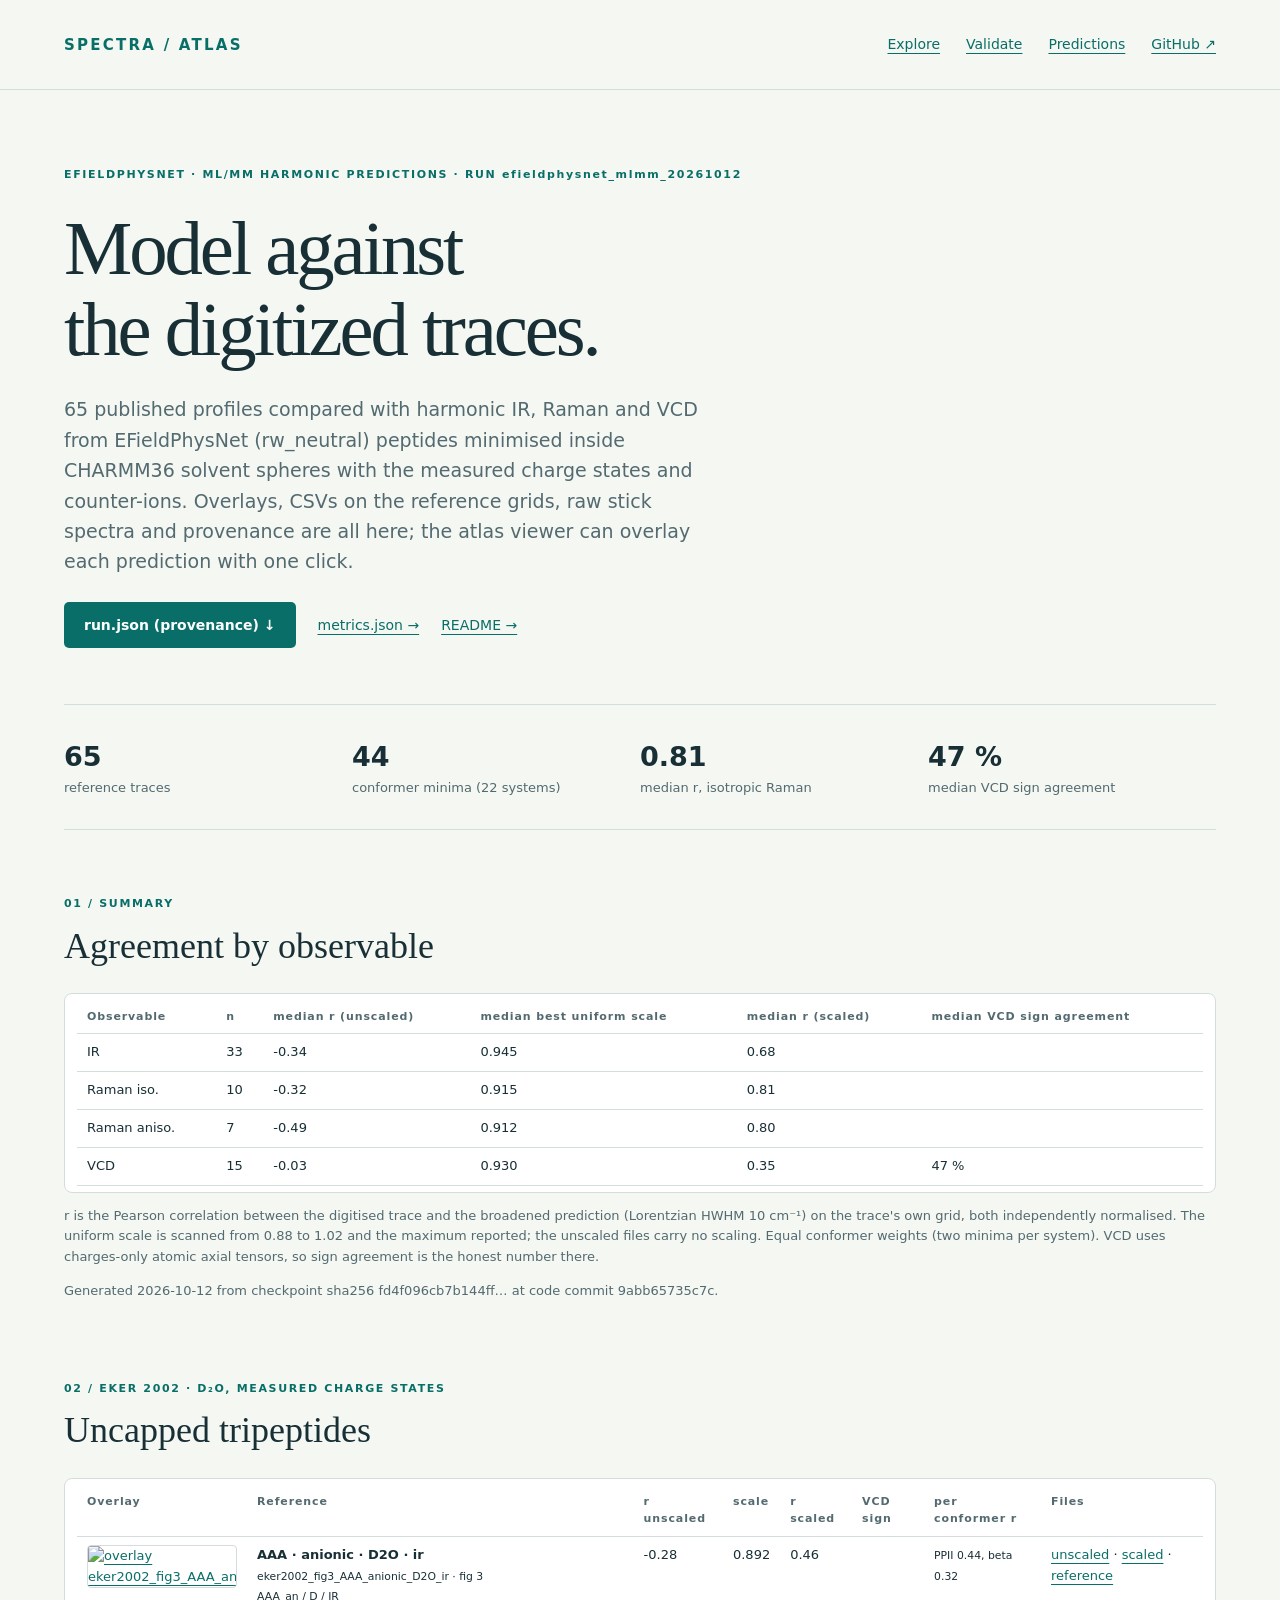
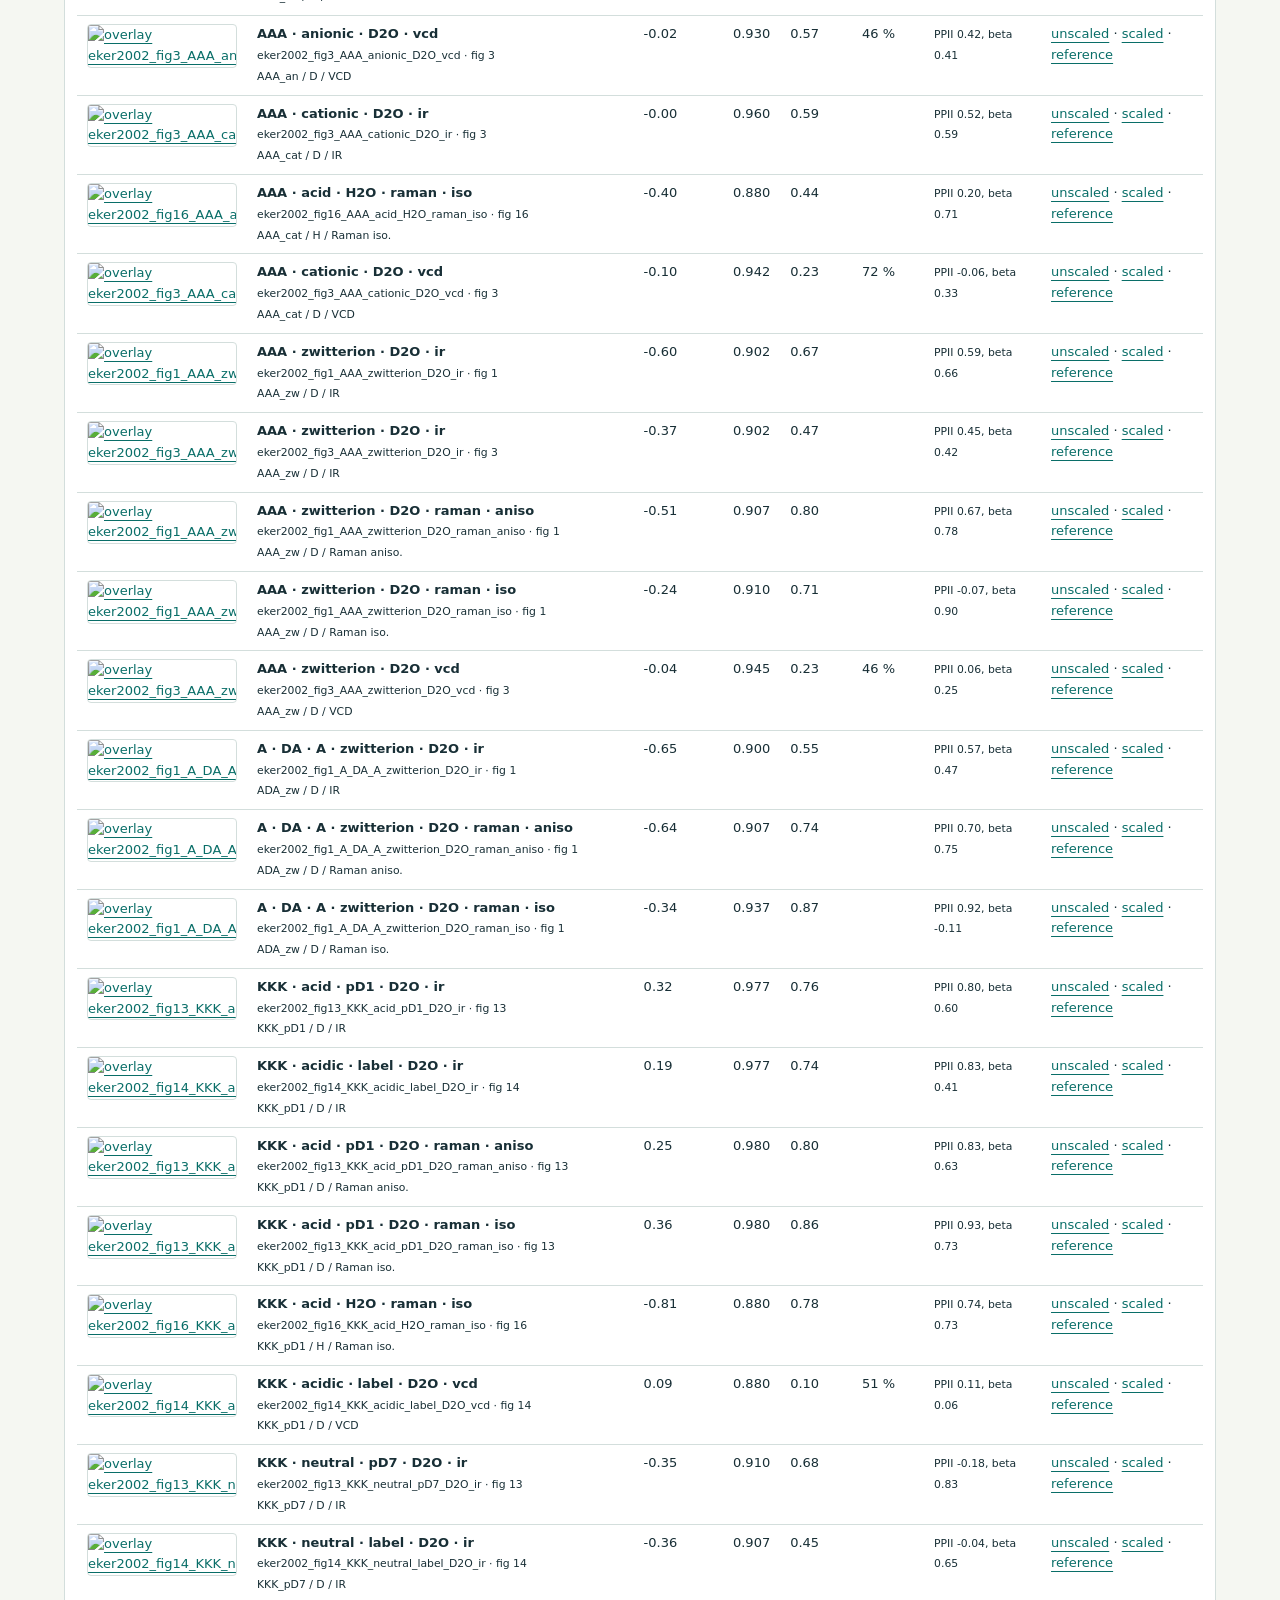
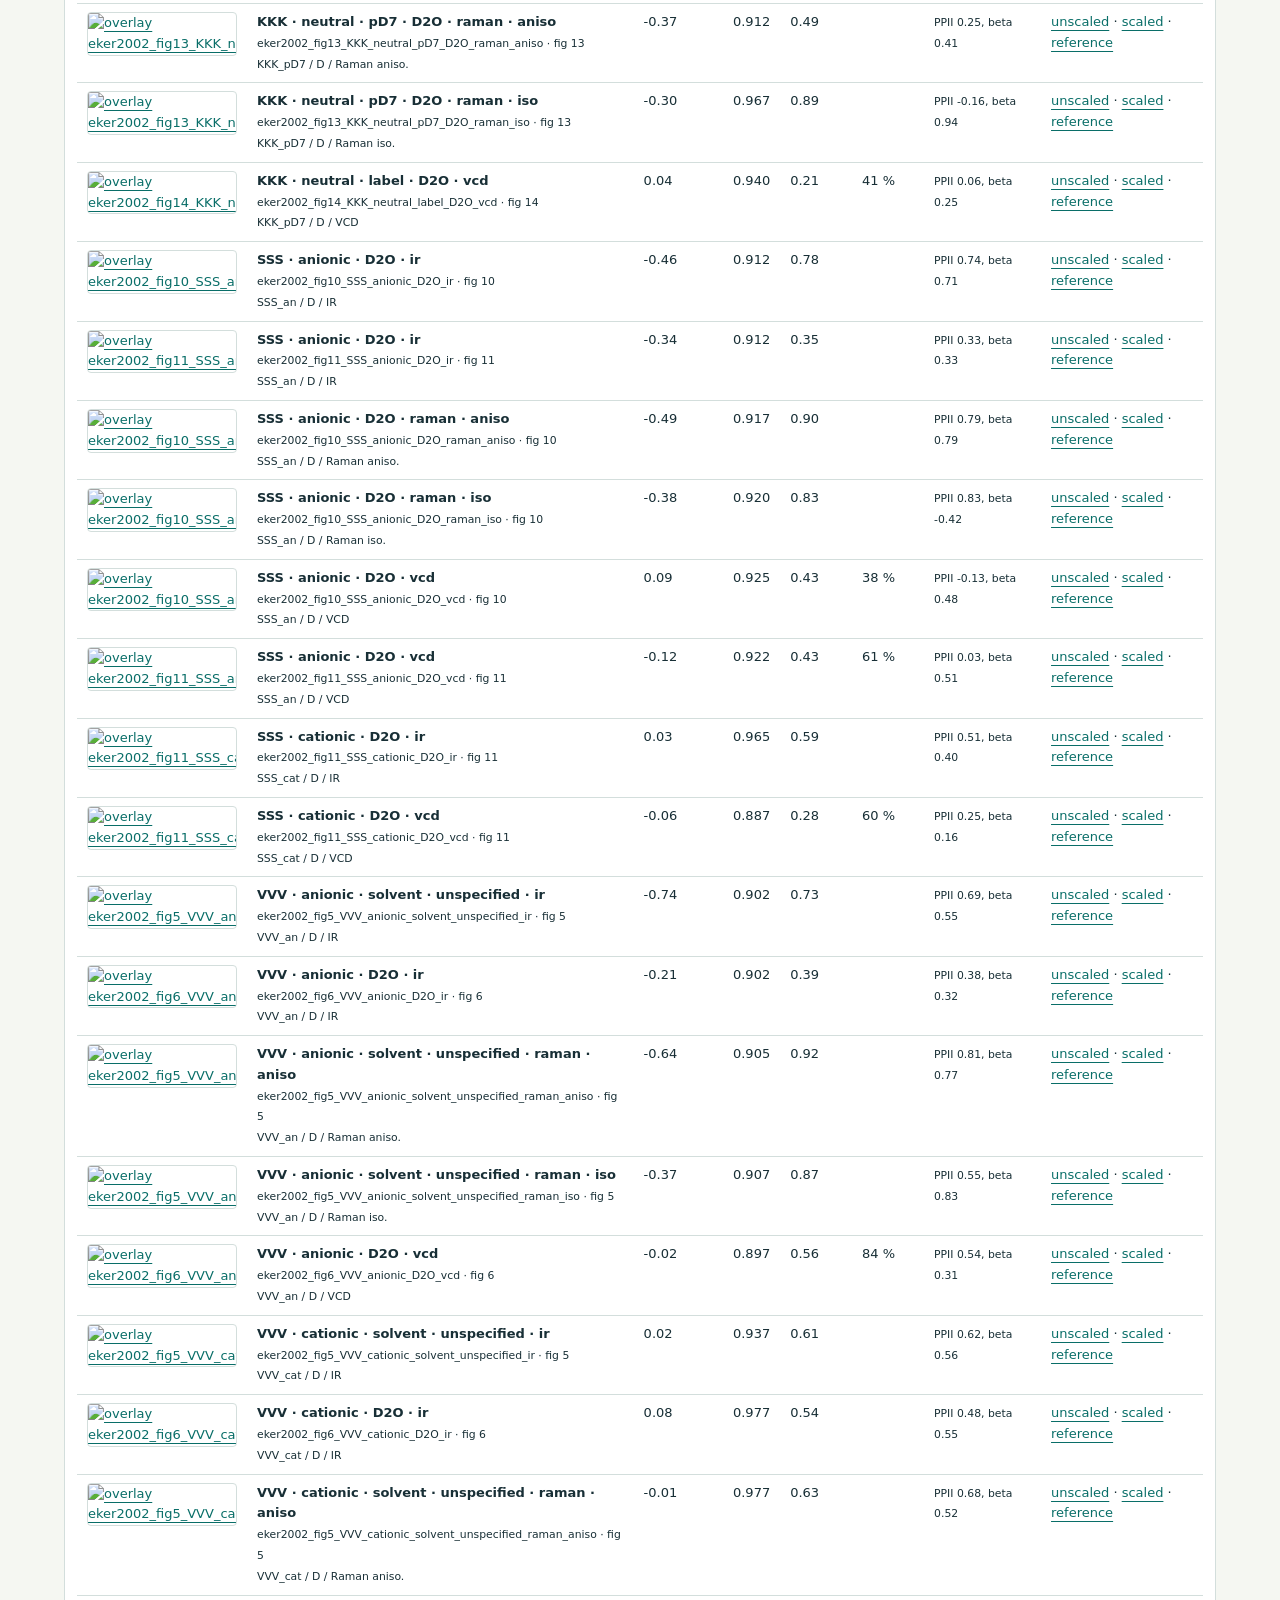
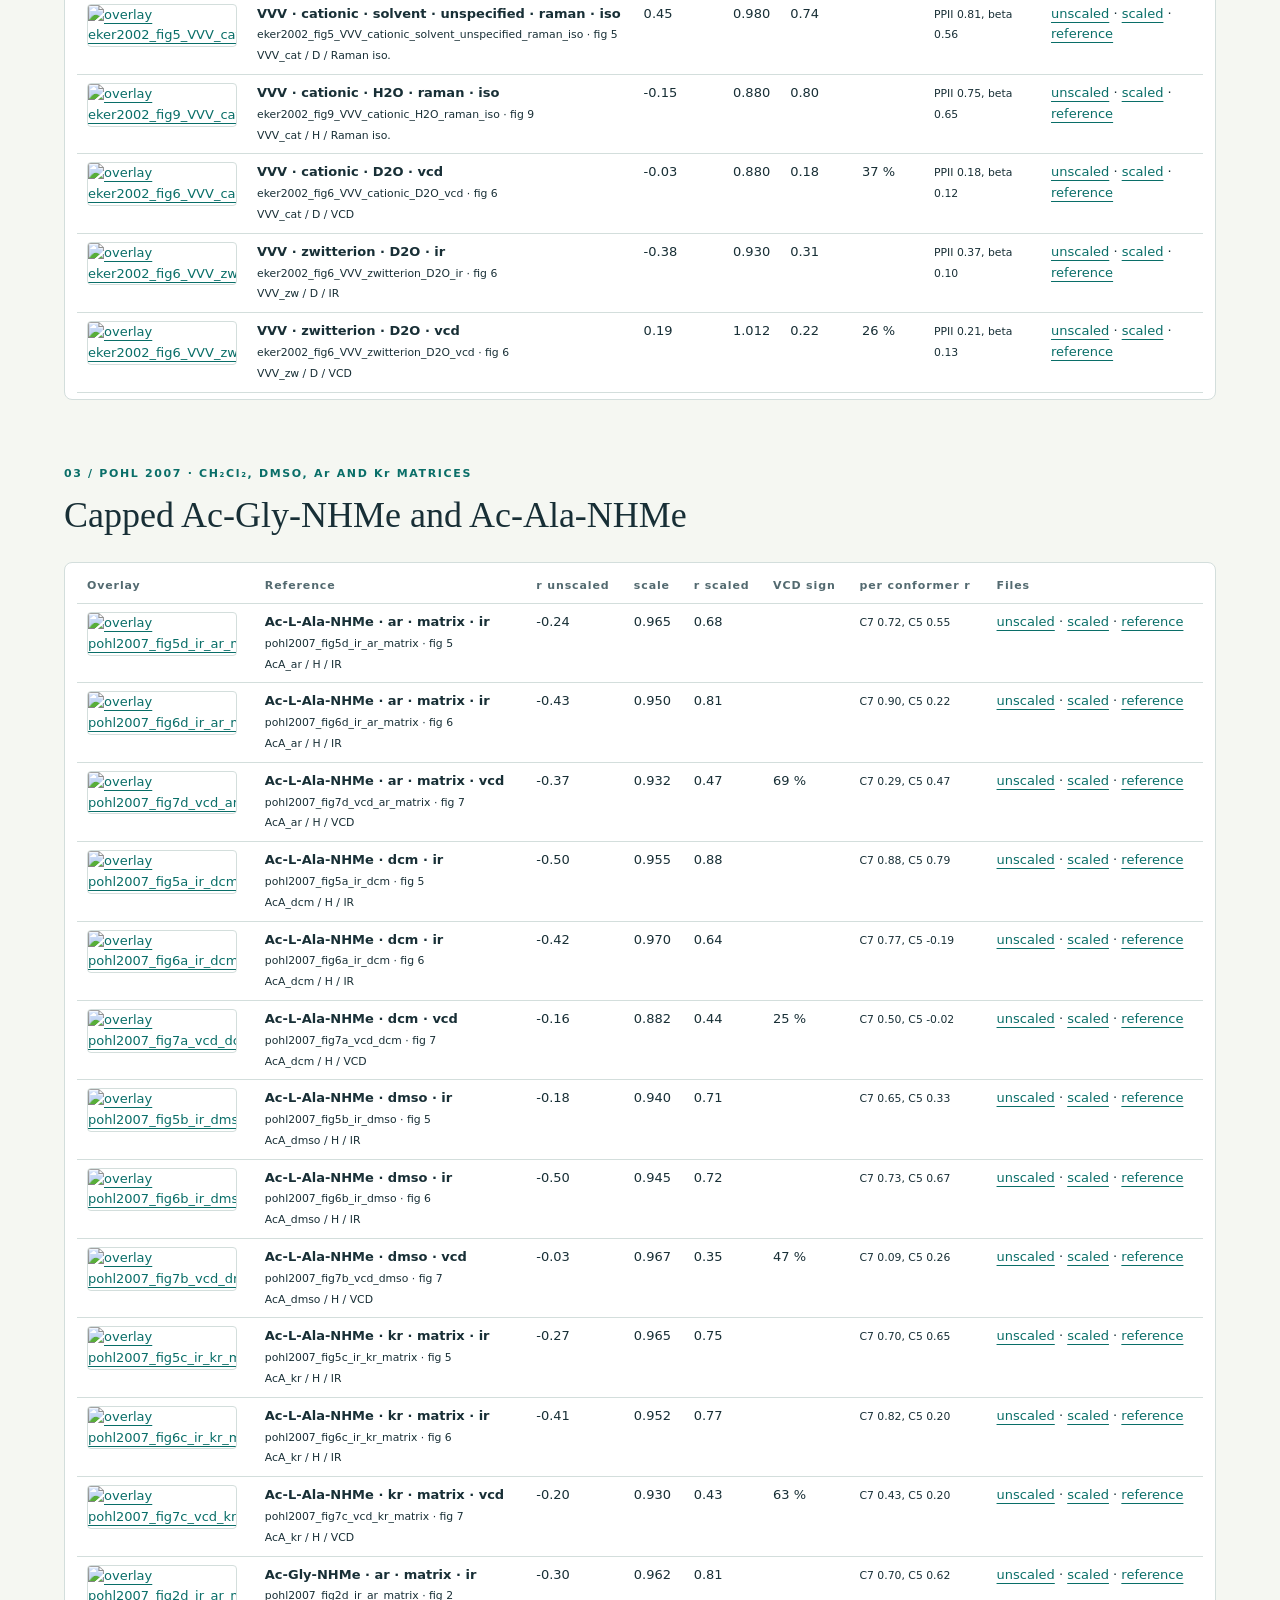
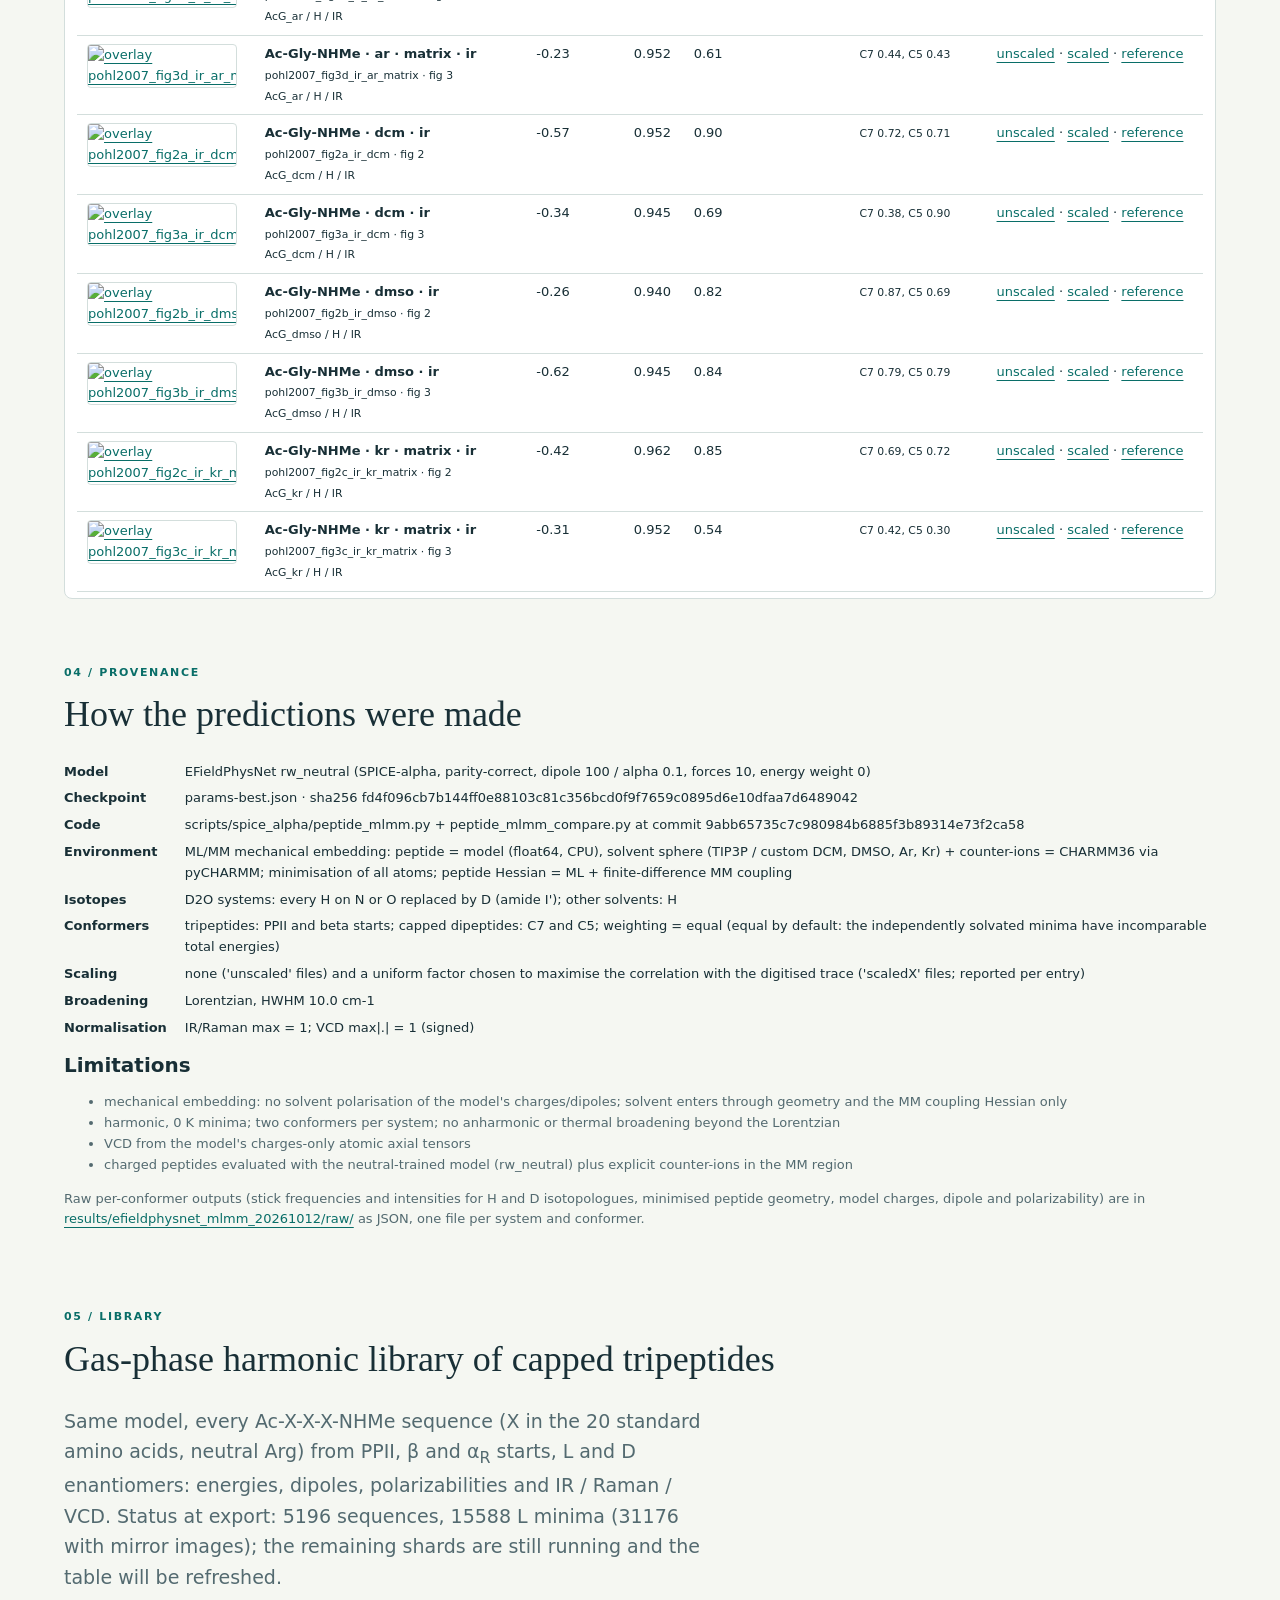
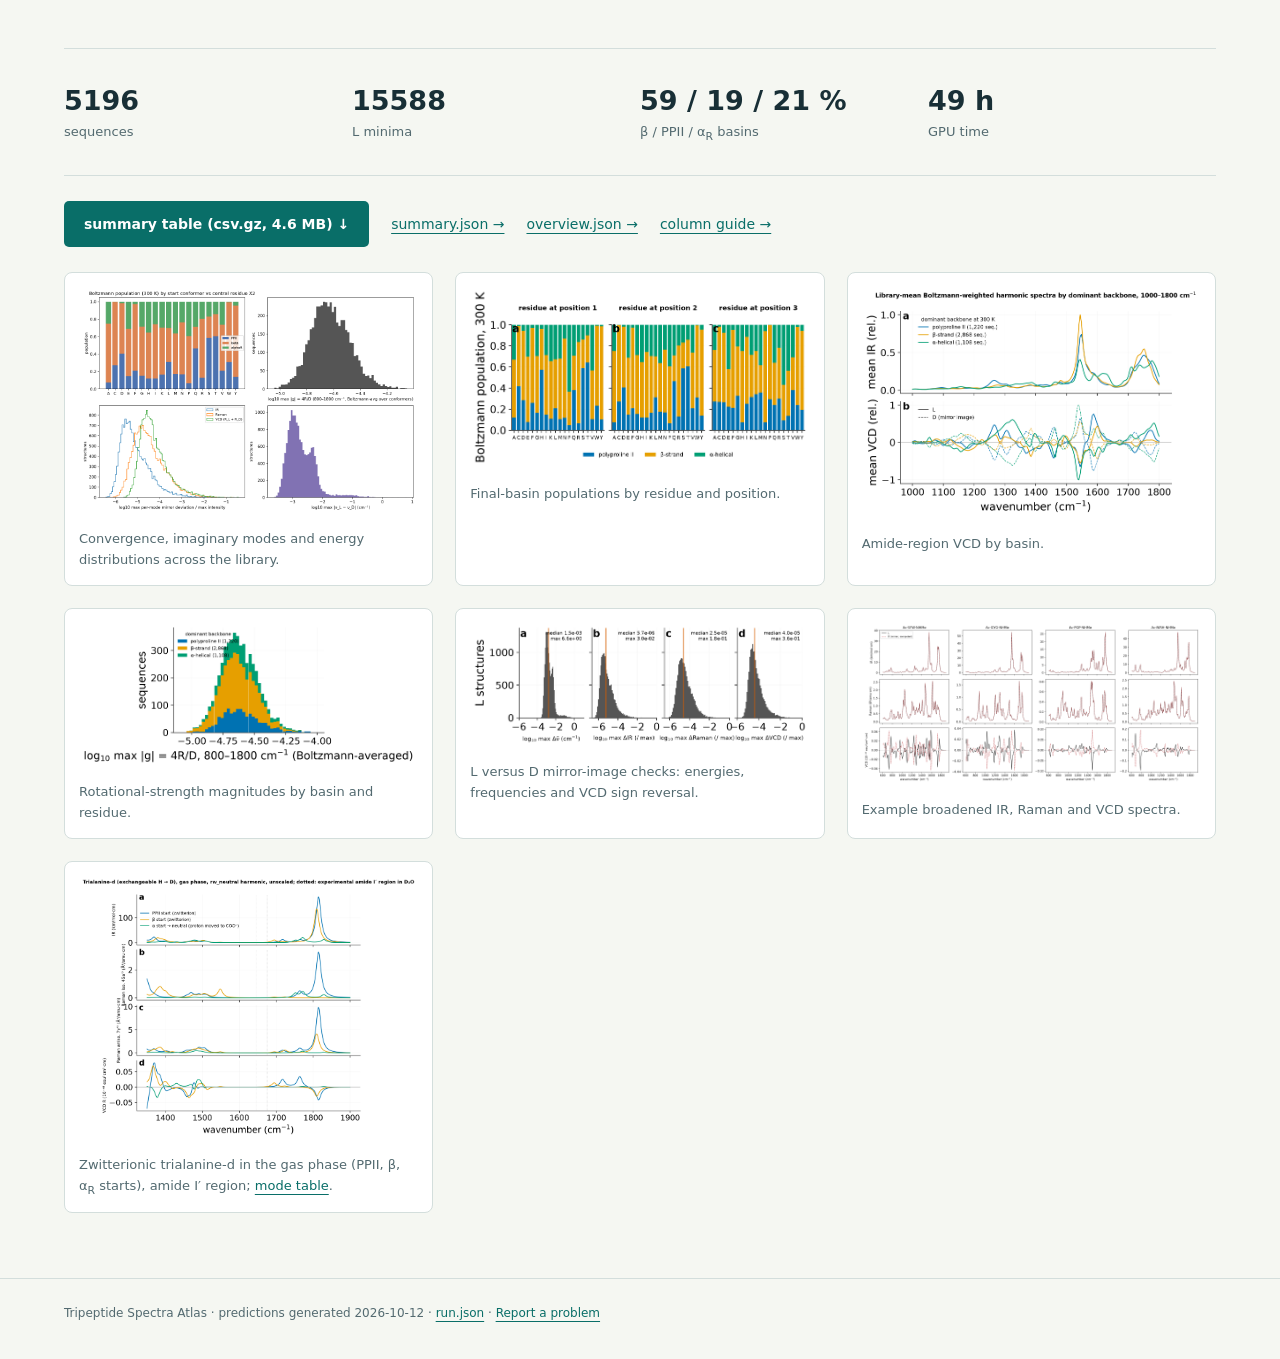
==== docs/results.html @ 660aade0 "Add EFieldPhysNet ML/MM predictions, overlays and library snapshot results/efieldphysnet_mlmm_202610" ====
<!doctype html><html lang="en"><head><meta charset="utf-8"><meta name="viewport" content="width=device-width,initial-scale=1"><title>EFieldPhysNet predictions · Tripeptide Spectra Atlas</title><link rel="stylesheet" href="style.css">
<style>table{border-collapse:collapse;width:100%;font-size:13px}th,td{padding:8px 10px;border-bottom:1px solid var(--line);text-align:left;vertical-align:top}th{font-size:11px;letter-spacing:.08em;color:var(--muted)}td img{width:150px;height:auto;display:block;border:1px solid var(--line);border-radius:4px}.tablewrap{overflow-x:auto;background:white;border:1px solid var(--line);border-radius:8px;padding:6px 12px}td:nth-child(n+3):nth-child(-n+6){font-variant-numeric:tabular-nums;white-space:nowrap}.gallery{display:grid;grid-template-columns:repeat(auto-fit,minmax(300px,1fr));gap:22px}.gallery figure{margin:0;background:white;border:1px solid var(--line);border-radius:8px;padding:14px}.gallery img{width:100%;height:auto}figcaption{font-size:13px;color:var(--muted);margin-top:8px}.small{font-size:13px;color:var(--muted)}dl{display:grid;grid-template-columns:max-content 1fr;gap:6px 18px;font-size:13px}dt{font-weight:650}dd{margin:0;overflow-wrap:anywhere}@media(max-width:700px){dl{grid-template-columns:1fr}}</style></head>
<body><header><a class="brand" href="./">SPECTRA / ATLAS</a><nav><a href="./#explore">Explore</a><a href="./#review">Validate</a><a href="results.html">Predictions</a><a href="https://github.com/EricBoittier/tripeptide-spectra-atlas">GitHub ↗</a></nav></header>
<main>
<section class="hero"><div class="eyebrow">EFIELDPHYSNET · ML/MM HARMONIC PREDICTIONS · RUN efieldphysnet_mlmm_20261012</div><h1>Model against<br>the digitized traces.</h1>
<p class="intro">65 published profiles compared with harmonic IR, Raman and VCD from EFieldPhysNet (rw_neutral) peptides minimised inside CHARMM36 solvent spheres with the measured charge states and counter-ions. Overlays, CSVs on the reference grids, raw stick spectra and provenance are all here; the atlas viewer can overlay each prediction with one click.</p>
<div class="actions"><a class="button" href="results/efieldphysnet_mlmm_20261012/run.json">run.json (provenance) ↓</a><a class="secondary" href="results/efieldphysnet_mlmm_20261012/metrics.json">metrics.json →</a><a class="secondary" href="results/efieldphysnet_mlmm_20261012/README.md">README →</a></div>
<div class="stats"><div><strong>65</strong>reference traces</div><div><strong>44</strong>conformer minima (22 systems)</div><div><strong>0.81</strong>median r, isotropic Raman</div><div><strong>47 %</strong>median VCD sign agreement</div></div></section>

<section><div class="eyebrow">01 / SUMMARY</div><h2>Agreement by observable</h2>
<div class="tablewrap"><table><thead><tr><th>Observable</th><th>n</th><th>median r (unscaled)</th><th>median best uniform scale</th><th>median r (scaled)</th><th>median VCD sign agreement</th></tr></thead><tbody><tr><td>IR</td><td>33</td><td>-0.34</td><td>0.945</td><td>0.68</td><td></td></tr>
<tr><td>Raman iso.</td><td>10</td><td>-0.32</td><td>0.915</td><td>0.81</td><td></td></tr>
<tr><td>Raman aniso.</td><td>7</td><td>-0.49</td><td>0.912</td><td>0.80</td><td></td></tr>
<tr><td>VCD</td><td>15</td><td>-0.03</td><td>0.930</td><td>0.35</td><td>47 %</td></tr></tbody></table></div>
<p class="small">r is the Pearson correlation between the digitised trace and the broadened prediction (Lorentzian HWHM 10 cm⁻¹) on the trace's own grid, both independently normalised. The uniform scale is scanned from 0.88 to 1.02 and the maximum reported; the unscaled files carry no scaling. Equal conformer weights (two minima per system). VCD uses charges-only atomic axial tensors, so sign agreement is the honest number there.</p>
<p class="small">Generated 2026-10-12 from checkpoint sha256 fd4f096cb7b144ff… at code commit 9abb65735c7c.</p></section>

<section><div class="eyebrow">02 / EKER 2002 · D₂O, MEASURED CHARGE STATES</div><h2>Uncapped tripeptides</h2>
<div class="tablewrap"><table><thead><tr><th>Overlay</th><th>Reference</th><th>r unscaled</th><th>scale</th><th>r scaled</th><th>VCD sign</th><th>per conformer r</th><th>Files</th></tr></thead><tbody><tr><td><a href="overlays/eker2002_fig3_AAA_anionic_D2O_ir.png"><img loading="lazy" src="overlays/eker2002_fig3_AAA_anionic_D2O_ir.png" alt="overlay eker2002_fig3_AAA_anionic_D2O_ir"></a></td>
<td><strong>AAA · anionic · D2O · ir</strong><br><small>eker2002_fig3_AAA_anionic_D2O_ir · fig 3</small><br><small>AAA_an / D / IR</small></td>
<td>-0.28</td><td>0.892</td><td>0.46</td><td></td><td><small>PPII 0.44, beta 0.32</small></td>
<td><a href="predictions/eker2002_fig3_AAA_anionic_D2O_ir__efieldphysnet_unscaled.csv">unscaled</a> · <a href="predictions/eker2002_fig3_AAA_anionic_D2O_ir__efieldphysnet_scaled0.8950.csv">scaled</a> · <a href="data/eker2002/csv/eker2002_fig3_AAA_anionic_D2O_ir.csv">reference</a></td></tr>
<tr><td><a href="overlays/eker2002_fig3_AAA_anionic_D2O_vcd.png"><img loading="lazy" src="overlays/eker2002_fig3_AAA_anionic_D2O_vcd.png" alt="overlay eker2002_fig3_AAA_anionic_D2O_vcd"></a></td>
<td><strong>AAA · anionic · D2O · vcd</strong><br><small>eker2002_fig3_AAA_anionic_D2O_vcd · fig 3</small><br><small>AAA_an / D / VCD</small></td>
<td>-0.02</td><td>0.930</td><td>0.57</td><td>46 %</td><td><small>PPII 0.42, beta 0.41</small></td>
<td><a href="predictions/eker2002_fig3_AAA_anionic_D2O_vcd__efieldphysnet_unscaled.csv">unscaled</a> · <a href="predictions/eker2002_fig3_AAA_anionic_D2O_vcd__efieldphysnet_scaled0.9325.csv">scaled</a> · <a href="data/eker2002/csv/eker2002_fig3_AAA_anionic_D2O_vcd.csv">reference</a></td></tr>
<tr><td><a href="overlays/eker2002_fig3_AAA_cationic_D2O_ir.png"><img loading="lazy" src="overlays/eker2002_fig3_AAA_cationic_D2O_ir.png" alt="overlay eker2002_fig3_AAA_cationic_D2O_ir"></a></td>
<td><strong>AAA · cationic · D2O · ir</strong><br><small>eker2002_fig3_AAA_cationic_D2O_ir · fig 3</small><br><small>AAA_cat / D / IR</small></td>
<td>-0.00</td><td>0.960</td><td>0.59</td><td></td><td><small>PPII 0.52, beta 0.59</small></td>
<td><a href="predictions/eker2002_fig3_AAA_cationic_D2O_ir__efieldphysnet_unscaled.csv">unscaled</a> · <a href="predictions/eker2002_fig3_AAA_cationic_D2O_ir__efieldphysnet_scaled0.9600.csv">scaled</a> · <a href="data/eker2002/csv/eker2002_fig3_AAA_cationic_D2O_ir.csv">reference</a></td></tr>
<tr><td><a href="overlays/eker2002_fig16_AAA_acid_H2O_raman_iso.png"><img loading="lazy" src="overlays/eker2002_fig16_AAA_acid_H2O_raman_iso.png" alt="overlay eker2002_fig16_AAA_acid_H2O_raman_iso"></a></td>
<td><strong>AAA · acid · H2O · raman · iso</strong><br><small>eker2002_fig16_AAA_acid_H2O_raman_iso · fig 16</small><br><small>AAA_cat / H / Raman iso.</small></td>
<td>-0.40</td><td>0.880</td><td>0.44</td><td></td><td><small>PPII 0.20, beta 0.71</small></td>
<td><a href="predictions/eker2002_fig16_AAA_acid_H2O_raman_iso__efieldphysnet_unscaled.csv">unscaled</a> · <a href="predictions/eker2002_fig16_AAA_acid_H2O_raman_iso__efieldphysnet_scaled0.9150.csv">scaled</a> · <a href="data/eker2002/csv/eker2002_fig16_AAA_acid_H2O_raman_iso.csv">reference</a></td></tr>
<tr><td><a href="overlays/eker2002_fig3_AAA_cationic_D2O_vcd.png"><img loading="lazy" src="overlays/eker2002_fig3_AAA_cationic_D2O_vcd.png" alt="overlay eker2002_fig3_AAA_cationic_D2O_vcd"></a></td>
<td><strong>AAA · cationic · D2O · vcd</strong><br><small>eker2002_fig3_AAA_cationic_D2O_vcd · fig 3</small><br><small>AAA_cat / D / VCD</small></td>
<td>-0.10</td><td>0.942</td><td>0.23</td><td>72 %</td><td><small>PPII -0.06, beta 0.33</small></td>
<td><a href="predictions/eker2002_fig3_AAA_cationic_D2O_vcd__efieldphysnet_unscaled.csv">unscaled</a> · <a href="predictions/eker2002_fig3_AAA_cationic_D2O_vcd__efieldphysnet_scaled0.9425.csv">scaled</a> · <a href="data/eker2002/csv/eker2002_fig3_AAA_cationic_D2O_vcd.csv">reference</a></td></tr>
<tr><td><a href="overlays/eker2002_fig1_AAA_zwitterion_D2O_ir.png"><img loading="lazy" src="overlays/eker2002_fig1_AAA_zwitterion_D2O_ir.png" alt="overlay eker2002_fig1_AAA_zwitterion_D2O_ir"></a></td>
<td><strong>AAA · zwitterion · D2O · ir</strong><br><small>eker2002_fig1_AAA_zwitterion_D2O_ir · fig 1</small><br><small>AAA_zw / D / IR</small></td>
<td>-0.60</td><td>0.902</td><td>0.67</td><td></td><td><small>PPII 0.59, beta 0.66</small></td>
<td><a href="predictions/eker2002_fig1_AAA_zwitterion_D2O_ir__efieldphysnet_unscaled.csv">unscaled</a> · <a href="predictions/eker2002_fig1_AAA_zwitterion_D2O_ir__efieldphysnet_scaled0.9300.csv">scaled</a> · <a href="data/eker2002/csv/eker2002_fig1_AAA_zwitterion_D2O_ir.csv">reference</a></td></tr>
<tr><td><a href="overlays/eker2002_fig3_AAA_zwitterion_D2O_ir.png"><img loading="lazy" src="overlays/eker2002_fig3_AAA_zwitterion_D2O_ir.png" alt="overlay eker2002_fig3_AAA_zwitterion_D2O_ir"></a></td>
<td><strong>AAA · zwitterion · D2O · ir</strong><br><small>eker2002_fig3_AAA_zwitterion_D2O_ir · fig 3</small><br><small>AAA_zw / D / IR</small></td>
<td>-0.37</td><td>0.902</td><td>0.47</td><td></td><td><small>PPII 0.45, beta 0.42</small></td>
<td><a href="predictions/eker2002_fig3_AAA_zwitterion_D2O_ir__efieldphysnet_unscaled.csv">unscaled</a> · <a href="predictions/eker2002_fig3_AAA_zwitterion_D2O_ir__efieldphysnet_scaled0.9300.csv">scaled</a> · <a href="data/eker2002/csv/eker2002_fig3_AAA_zwitterion_D2O_ir.csv">reference</a></td></tr>
<tr><td><a href="overlays/eker2002_fig1_AAA_zwitterion_D2O_raman_aniso.png"><img loading="lazy" src="overlays/eker2002_fig1_AAA_zwitterion_D2O_raman_aniso.png" alt="overlay eker2002_fig1_AAA_zwitterion_D2O_raman_aniso"></a></td>
<td><strong>AAA · zwitterion · D2O · raman · aniso</strong><br><small>eker2002_fig1_AAA_zwitterion_D2O_raman_aniso · fig 1</small><br><small>AAA_zw / D / Raman aniso.</small></td>
<td>-0.51</td><td>0.907</td><td>0.80</td><td></td><td><small>PPII 0.67, beta 0.78</small></td>
<td><a href="predictions/eker2002_fig1_AAA_zwitterion_D2O_raman_aniso__efieldphysnet_unscaled.csv">unscaled</a> · <a href="predictions/eker2002_fig1_AAA_zwitterion_D2O_raman_aniso__efieldphysnet_scaled0.9725.csv">scaled</a> · <a href="data/eker2002/csv/eker2002_fig1_AAA_zwitterion_D2O_raman_aniso.csv">reference</a></td></tr>
<tr><td><a href="overlays/eker2002_fig1_AAA_zwitterion_D2O_raman_iso.png"><img loading="lazy" src="overlays/eker2002_fig1_AAA_zwitterion_D2O_raman_iso.png" alt="overlay eker2002_fig1_AAA_zwitterion_D2O_raman_iso"></a></td>
<td><strong>AAA · zwitterion · D2O · raman · iso</strong><br><small>eker2002_fig1_AAA_zwitterion_D2O_raman_iso · fig 1</small><br><small>AAA_zw / D / Raman iso.</small></td>
<td>-0.24</td><td>0.910</td><td>0.71</td><td></td><td><small>PPII -0.07, beta 0.90</small></td>
<td><a href="predictions/eker2002_fig1_AAA_zwitterion_D2O_raman_iso__efieldphysnet_unscaled.csv">unscaled</a> · <a href="predictions/eker2002_fig1_AAA_zwitterion_D2O_raman_iso__efieldphysnet_scaled0.9350.csv">scaled</a> · <a href="data/eker2002/csv/eker2002_fig1_AAA_zwitterion_D2O_raman_iso.csv">reference</a></td></tr>
<tr><td><a href="overlays/eker2002_fig3_AAA_zwitterion_D2O_vcd.png"><img loading="lazy" src="overlays/eker2002_fig3_AAA_zwitterion_D2O_vcd.png" alt="overlay eker2002_fig3_AAA_zwitterion_D2O_vcd"></a></td>
<td><strong>AAA · zwitterion · D2O · vcd</strong><br><small>eker2002_fig3_AAA_zwitterion_D2O_vcd · fig 3</small><br><small>AAA_zw / D / VCD</small></td>
<td>-0.04</td><td>0.945</td><td>0.23</td><td>46 %</td><td><small>PPII 0.06, beta 0.25</small></td>
<td><a href="predictions/eker2002_fig3_AAA_zwitterion_D2O_vcd__efieldphysnet_unscaled.csv">unscaled</a> · <a href="predictions/eker2002_fig3_AAA_zwitterion_D2O_vcd__efieldphysnet_scaled0.9475.csv">scaled</a> · <a href="data/eker2002/csv/eker2002_fig3_AAA_zwitterion_D2O_vcd.csv">reference</a></td></tr>
<tr><td><a href="overlays/eker2002_fig1_A_DA_A_zwitterion_D2O_ir.png"><img loading="lazy" src="overlays/eker2002_fig1_A_DA_A_zwitterion_D2O_ir.png" alt="overlay eker2002_fig1_A_DA_A_zwitterion_D2O_ir"></a></td>
<td><strong>A · DA · A · zwitterion · D2O · ir</strong><br><small>eker2002_fig1_A_DA_A_zwitterion_D2O_ir · fig 1</small><br><small>ADA_zw / D / IR</small></td>
<td>-0.65</td><td>0.900</td><td>0.55</td><td></td><td><small>PPII 0.57, beta 0.47</small></td>
<td><a href="predictions/eker2002_fig1_A_DA_A_zwitterion_D2O_ir__efieldphysnet_unscaled.csv">unscaled</a> · <a href="predictions/eker2002_fig1_A_DA_A_zwitterion_D2O_ir__efieldphysnet_scaled0.9000.csv">scaled</a> · <a href="data/eker2002/csv/eker2002_fig1_A_DA_A_zwitterion_D2O_ir.csv">reference</a></td></tr>
<tr><td><a href="overlays/eker2002_fig1_A_DA_A_zwitterion_D2O_raman_aniso.png"><img loading="lazy" src="overlays/eker2002_fig1_A_DA_A_zwitterion_D2O_raman_aniso.png" alt="overlay eker2002_fig1_A_DA_A_zwitterion_D2O_raman_aniso"></a></td>
<td><strong>A · DA · A · zwitterion · D2O · raman · aniso</strong><br><small>eker2002_fig1_A_DA_A_zwitterion_D2O_raman_aniso · fig 1</small><br><small>ADA_zw / D / Raman aniso.</small></td>
<td>-0.64</td><td>0.907</td><td>0.74</td><td></td><td><small>PPII 0.70, beta 0.75</small></td>
<td><a href="predictions/eker2002_fig1_A_DA_A_zwitterion_D2O_raman_aniso__efieldphysnet_unscaled.csv">unscaled</a> · <a href="predictions/eker2002_fig1_A_DA_A_zwitterion_D2O_raman_aniso__efieldphysnet_scaled0.9075.csv">scaled</a> · <a href="data/eker2002/csv/eker2002_fig1_A_DA_A_zwitterion_D2O_raman_aniso.csv">reference</a></td></tr>
<tr><td><a href="overlays/eker2002_fig1_A_DA_A_zwitterion_D2O_raman_iso.png"><img loading="lazy" src="overlays/eker2002_fig1_A_DA_A_zwitterion_D2O_raman_iso.png" alt="overlay eker2002_fig1_A_DA_A_zwitterion_D2O_raman_iso"></a></td>
<td><strong>A · DA · A · zwitterion · D2O · raman · iso</strong><br><small>eker2002_fig1_A_DA_A_zwitterion_D2O_raman_iso · fig 1</small><br><small>ADA_zw / D / Raman iso.</small></td>
<td>-0.34</td><td>0.937</td><td>0.87</td><td></td><td><small>PPII 0.92, beta -0.11</small></td>
<td><a href="predictions/eker2002_fig1_A_DA_A_zwitterion_D2O_raman_iso__efieldphysnet_unscaled.csv">unscaled</a> · <a href="predictions/eker2002_fig1_A_DA_A_zwitterion_D2O_raman_iso__efieldphysnet_scaled0.9375.csv">scaled</a> · <a href="data/eker2002/csv/eker2002_fig1_A_DA_A_zwitterion_D2O_raman_iso.csv">reference</a></td></tr>
<tr><td><a href="overlays/eker2002_fig13_KKK_acid_pD1_D2O_ir.png"><img loading="lazy" src="overlays/eker2002_fig13_KKK_acid_pD1_D2O_ir.png" alt="overlay eker2002_fig13_KKK_acid_pD1_D2O_ir"></a></td>
<td><strong>KKK · acid · pD1 · D2O · ir</strong><br><small>eker2002_fig13_KKK_acid_pD1_D2O_ir · fig 13</small><br><small>KKK_pD1 / D / IR</small></td>
<td>0.32</td><td>0.977</td><td>0.76</td><td></td><td><small>PPII 0.80, beta 0.60</small></td>
<td><a href="predictions/eker2002_fig13_KKK_acid_pD1_D2O_ir__efieldphysnet_unscaled.csv">unscaled</a> · <a href="predictions/eker2002_fig13_KKK_acid_pD1_D2O_ir__efieldphysnet_scaled0.9775.csv">scaled</a> · <a href="data/eker2002/csv/eker2002_fig13_KKK_acid_pD1_D2O_ir.csv">reference</a></td></tr>
<tr><td><a href="overlays/eker2002_fig14_KKK_acidic_label_D2O_ir.png"><img loading="lazy" src="overlays/eker2002_fig14_KKK_acidic_label_D2O_ir.png" alt="overlay eker2002_fig14_KKK_acidic_label_D2O_ir"></a></td>
<td><strong>KKK · acidic · label · D2O · ir</strong><br><small>eker2002_fig14_KKK_acidic_label_D2O_ir · fig 14</small><br><small>KKK_pD1 / D / IR</small></td>
<td>0.19</td><td>0.977</td><td>0.74</td><td></td><td><small>PPII 0.83, beta 0.41</small></td>
<td><a href="predictions/eker2002_fig14_KKK_acidic_label_D2O_ir__efieldphysnet_unscaled.csv">unscaled</a> · <a href="predictions/eker2002_fig14_KKK_acidic_label_D2O_ir__efieldphysnet_scaled0.9775.csv">scaled</a> · <a href="data/eker2002/csv/eker2002_fig14_KKK_acidic_label_D2O_ir.csv">reference</a></td></tr>
<tr><td><a href="overlays/eker2002_fig13_KKK_acid_pD1_D2O_raman_aniso.png"><img loading="lazy" src="overlays/eker2002_fig13_KKK_acid_pD1_D2O_raman_aniso.png" alt="overlay eker2002_fig13_KKK_acid_pD1_D2O_raman_aniso"></a></td>
<td><strong>KKK · acid · pD1 · D2O · raman · aniso</strong><br><small>eker2002_fig13_KKK_acid_pD1_D2O_raman_aniso · fig 13</small><br><small>KKK_pD1 / D / Raman aniso.</small></td>
<td>0.25</td><td>0.980</td><td>0.80</td><td></td><td><small>PPII 0.83, beta 0.63</small></td>
<td><a href="predictions/eker2002_fig13_KKK_acid_pD1_D2O_raman_aniso__efieldphysnet_unscaled.csv">unscaled</a> · <a href="predictions/eker2002_fig13_KKK_acid_pD1_D2O_raman_aniso__efieldphysnet_scaled0.9800.csv">scaled</a> · <a href="data/eker2002/csv/eker2002_fig13_KKK_acid_pD1_D2O_raman_aniso.csv">reference</a></td></tr>
<tr><td><a href="overlays/eker2002_fig13_KKK_acid_pD1_D2O_raman_iso.png"><img loading="lazy" src="overlays/eker2002_fig13_KKK_acid_pD1_D2O_raman_iso.png" alt="overlay eker2002_fig13_KKK_acid_pD1_D2O_raman_iso"></a></td>
<td><strong>KKK · acid · pD1 · D2O · raman · iso</strong><br><small>eker2002_fig13_KKK_acid_pD1_D2O_raman_iso · fig 13</small><br><small>KKK_pD1 / D / Raman iso.</small></td>
<td>0.36</td><td>0.980</td><td>0.86</td><td></td><td><small>PPII 0.93, beta 0.73</small></td>
<td><a href="predictions/eker2002_fig13_KKK_acid_pD1_D2O_raman_iso__efieldphysnet_unscaled.csv">unscaled</a> · <a href="predictions/eker2002_fig13_KKK_acid_pD1_D2O_raman_iso__efieldphysnet_scaled0.9800.csv">scaled</a> · <a href="data/eker2002/csv/eker2002_fig13_KKK_acid_pD1_D2O_raman_iso.csv">reference</a></td></tr>
<tr><td><a href="overlays/eker2002_fig16_KKK_acid_H2O_raman_iso.png"><img loading="lazy" src="overlays/eker2002_fig16_KKK_acid_H2O_raman_iso.png" alt="overlay eker2002_fig16_KKK_acid_H2O_raman_iso"></a></td>
<td><strong>KKK · acid · H2O · raman · iso</strong><br><small>eker2002_fig16_KKK_acid_H2O_raman_iso · fig 16</small><br><small>KKK_pD1 / H / Raman iso.</small></td>
<td>-0.81</td><td>0.880</td><td>0.78</td><td></td><td><small>PPII 0.74, beta 0.73</small></td>
<td><a href="predictions/eker2002_fig16_KKK_acid_H2O_raman_iso__efieldphysnet_unscaled.csv">unscaled</a> · <a href="predictions/eker2002_fig16_KKK_acid_H2O_raman_iso__efieldphysnet_scaled0.8800.csv">scaled</a> · <a href="data/eker2002/csv/eker2002_fig16_KKK_acid_H2O_raman_iso.csv">reference</a></td></tr>
<tr><td><a href="overlays/eker2002_fig14_KKK_acidic_label_D2O_vcd.png"><img loading="lazy" src="overlays/eker2002_fig14_KKK_acidic_label_D2O_vcd.png" alt="overlay eker2002_fig14_KKK_acidic_label_D2O_vcd"></a></td>
<td><strong>KKK · acidic · label · D2O · vcd</strong><br><small>eker2002_fig14_KKK_acidic_label_D2O_vcd · fig 14</small><br><small>KKK_pD1 / D / VCD</small></td>
<td>0.09</td><td>0.880</td><td>0.10</td><td>51 %</td><td><small>PPII 0.11, beta 0.06</small></td>
<td><a href="predictions/eker2002_fig14_KKK_acidic_label_D2O_vcd__efieldphysnet_unscaled.csv">unscaled</a> · <a href="predictions/eker2002_fig14_KKK_acidic_label_D2O_vcd__efieldphysnet_scaled0.8800.csv">scaled</a> · <a href="data/eker2002/csv/eker2002_fig14_KKK_acidic_label_D2O_vcd.csv">reference</a></td></tr>
<tr><td><a href="overlays/eker2002_fig13_KKK_neutral_pD7_D2O_ir.png"><img loading="lazy" src="overlays/eker2002_fig13_KKK_neutral_pD7_D2O_ir.png" alt="overlay eker2002_fig13_KKK_neutral_pD7_D2O_ir"></a></td>
<td><strong>KKK · neutral · pD7 · D2O · ir</strong><br><small>eker2002_fig13_KKK_neutral_pD7_D2O_ir · fig 13</small><br><small>KKK_pD7 / D / IR</small></td>
<td>-0.35</td><td>0.910</td><td>0.68</td><td></td><td><small>PPII -0.18, beta 0.83</small></td>
<td><a href="predictions/eker2002_fig13_KKK_neutral_pD7_D2O_ir__efieldphysnet_unscaled.csv">unscaled</a> · <a href="predictions/eker2002_fig13_KKK_neutral_pD7_D2O_ir__efieldphysnet_scaled0.9100.csv">scaled</a> · <a href="data/eker2002/csv/eker2002_fig13_KKK_neutral_pD7_D2O_ir.csv">reference</a></td></tr>
<tr><td><a href="overlays/eker2002_fig14_KKK_neutral_label_D2O_ir.png"><img loading="lazy" src="overlays/eker2002_fig14_KKK_neutral_label_D2O_ir.png" alt="overlay eker2002_fig14_KKK_neutral_label_D2O_ir"></a></td>
<td><strong>KKK · neutral · label · D2O · ir</strong><br><small>eker2002_fig14_KKK_neutral_label_D2O_ir · fig 14</small><br><small>KKK_pD7 / D / IR</small></td>
<td>-0.36</td><td>0.907</td><td>0.45</td><td></td><td><small>PPII -0.04, beta 0.65</small></td>
<td><a href="predictions/eker2002_fig14_KKK_neutral_label_D2O_ir__efieldphysnet_unscaled.csv">unscaled</a> · <a href="predictions/eker2002_fig14_KKK_neutral_label_D2O_ir__efieldphysnet_scaled0.9075.csv">scaled</a> · <a href="data/eker2002/csv/eker2002_fig14_KKK_neutral_label_D2O_ir.csv">reference</a></td></tr>
<tr><td><a href="overlays/eker2002_fig13_KKK_neutral_pD7_D2O_raman_aniso.png"><img loading="lazy" src="overlays/eker2002_fig13_KKK_neutral_pD7_D2O_raman_aniso.png" alt="overlay eker2002_fig13_KKK_neutral_pD7_D2O_raman_aniso"></a></td>
<td><strong>KKK · neutral · pD7 · D2O · raman · aniso</strong><br><small>eker2002_fig13_KKK_neutral_pD7_D2O_raman_aniso · fig 13</small><br><small>KKK_pD7 / D / Raman aniso.</small></td>
<td>-0.37</td><td>0.912</td><td>0.49</td><td></td><td><small>PPII 0.25, beta 0.41</small></td>
<td><a href="predictions/eker2002_fig13_KKK_neutral_pD7_D2O_raman_aniso__efieldphysnet_unscaled.csv">unscaled</a> · <a href="predictions/eker2002_fig13_KKK_neutral_pD7_D2O_raman_aniso__efieldphysnet_scaled0.9125.csv">scaled</a> · <a href="data/eker2002/csv/eker2002_fig13_KKK_neutral_pD7_D2O_raman_aniso.csv">reference</a></td></tr>
<tr><td><a href="overlays/eker2002_fig13_KKK_neutral_pD7_D2O_raman_iso.png"><img loading="lazy" src="overlays/eker2002_fig13_KKK_neutral_pD7_D2O_raman_iso.png" alt="overlay eker2002_fig13_KKK_neutral_pD7_D2O_raman_iso"></a></td>
<td><strong>KKK · neutral · pD7 · D2O · raman · iso</strong><br><small>eker2002_fig13_KKK_neutral_pD7_D2O_raman_iso · fig 13</small><br><small>KKK_pD7 / D / Raman iso.</small></td>
<td>-0.30</td><td>0.967</td><td>0.89</td><td></td><td><small>PPII -0.16, beta 0.94</small></td>
<td><a href="predictions/eker2002_fig13_KKK_neutral_pD7_D2O_raman_iso__efieldphysnet_unscaled.csv">unscaled</a> · <a href="predictions/eker2002_fig13_KKK_neutral_pD7_D2O_raman_iso__efieldphysnet_scaled0.9675.csv">scaled</a> · <a href="data/eker2002/csv/eker2002_fig13_KKK_neutral_pD7_D2O_raman_iso.csv">reference</a></td></tr>
<tr><td><a href="overlays/eker2002_fig14_KKK_neutral_label_D2O_vcd.png"><img loading="lazy" src="overlays/eker2002_fig14_KKK_neutral_label_D2O_vcd.png" alt="overlay eker2002_fig14_KKK_neutral_label_D2O_vcd"></a></td>
<td><strong>KKK · neutral · label · D2O · vcd</strong><br><small>eker2002_fig14_KKK_neutral_label_D2O_vcd · fig 14</small><br><small>KKK_pD7 / D / VCD</small></td>
<td>0.04</td><td>0.940</td><td>0.21</td><td>41 %</td><td><small>PPII 0.06, beta 0.25</small></td>
<td><a href="predictions/eker2002_fig14_KKK_neutral_label_D2O_vcd__efieldphysnet_unscaled.csv">unscaled</a> · <a href="predictions/eker2002_fig14_KKK_neutral_label_D2O_vcd__efieldphysnet_scaled0.9400.csv">scaled</a> · <a href="data/eker2002/csv/eker2002_fig14_KKK_neutral_label_D2O_vcd.csv">reference</a></td></tr>
<tr><td><a href="overlays/eker2002_fig10_SSS_anionic_D2O_ir.png"><img loading="lazy" src="overlays/eker2002_fig10_SSS_anionic_D2O_ir.png" alt="overlay eker2002_fig10_SSS_anionic_D2O_ir"></a></td>
<td><strong>SSS · anionic · D2O · ir</strong><br><small>eker2002_fig10_SSS_anionic_D2O_ir · fig 10</small><br><small>SSS_an / D / IR</small></td>
<td>-0.46</td><td>0.912</td><td>0.78</td><td></td><td><small>PPII 0.74, beta 0.71</small></td>
<td><a href="predictions/eker2002_fig10_SSS_anionic_D2O_ir__efieldphysnet_unscaled.csv">unscaled</a> · <a href="predictions/eker2002_fig10_SSS_anionic_D2O_ir__efieldphysnet_scaled0.9125.csv">scaled</a> · <a href="data/eker2002/csv/eker2002_fig10_SSS_anionic_D2O_ir.csv">reference</a></td></tr>
<tr><td><a href="overlays/eker2002_fig11_SSS_anionic_D2O_ir.png"><img loading="lazy" src="overlays/eker2002_fig11_SSS_anionic_D2O_ir.png" alt="overlay eker2002_fig11_SSS_anionic_D2O_ir"></a></td>
<td><strong>SSS · anionic · D2O · ir</strong><br><small>eker2002_fig11_SSS_anionic_D2O_ir · fig 11</small><br><small>SSS_an / D / IR</small></td>
<td>-0.34</td><td>0.912</td><td>0.35</td><td></td><td><small>PPII 0.33, beta 0.33</small></td>
<td><a href="predictions/eker2002_fig11_SSS_anionic_D2O_ir__efieldphysnet_unscaled.csv">unscaled</a> · <a href="predictions/eker2002_fig11_SSS_anionic_D2O_ir__efieldphysnet_scaled0.9125.csv">scaled</a> · <a href="data/eker2002/csv/eker2002_fig11_SSS_anionic_D2O_ir.csv">reference</a></td></tr>
<tr><td><a href="overlays/eker2002_fig10_SSS_anionic_D2O_raman_aniso.png"><img loading="lazy" src="overlays/eker2002_fig10_SSS_anionic_D2O_raman_aniso.png" alt="overlay eker2002_fig10_SSS_anionic_D2O_raman_aniso"></a></td>
<td><strong>SSS · anionic · D2O · raman · aniso</strong><br><small>eker2002_fig10_SSS_anionic_D2O_raman_aniso · fig 10</small><br><small>SSS_an / D / Raman aniso.</small></td>
<td>-0.49</td><td>0.917</td><td>0.90</td><td></td><td><small>PPII 0.79, beta 0.79</small></td>
<td><a href="predictions/eker2002_fig10_SSS_anionic_D2O_raman_aniso__efieldphysnet_unscaled.csv">unscaled</a> · <a href="predictions/eker2002_fig10_SSS_anionic_D2O_raman_aniso__efieldphysnet_scaled0.9175.csv">scaled</a> · <a href="data/eker2002/csv/eker2002_fig10_SSS_anionic_D2O_raman_aniso.csv">reference</a></td></tr>
<tr><td><a href="overlays/eker2002_fig10_SSS_anionic_D2O_raman_iso.png"><img loading="lazy" src="overlays/eker2002_fig10_SSS_anionic_D2O_raman_iso.png" alt="overlay eker2002_fig10_SSS_anionic_D2O_raman_iso"></a></td>
<td><strong>SSS · anionic · D2O · raman · iso</strong><br><small>eker2002_fig10_SSS_anionic_D2O_raman_iso · fig 10</small><br><small>SSS_an / D / Raman iso.</small></td>
<td>-0.38</td><td>0.920</td><td>0.83</td><td></td><td><small>PPII 0.83, beta -0.42</small></td>
<td><a href="predictions/eker2002_fig10_SSS_anionic_D2O_raman_iso__efieldphysnet_unscaled.csv">unscaled</a> · <a href="predictions/eker2002_fig10_SSS_anionic_D2O_raman_iso__efieldphysnet_scaled0.9200.csv">scaled</a> · <a href="data/eker2002/csv/eker2002_fig10_SSS_anionic_D2O_raman_iso.csv">reference</a></td></tr>
<tr><td><a href="overlays/eker2002_fig10_SSS_anionic_D2O_vcd.png"><img loading="lazy" src="overlays/eker2002_fig10_SSS_anionic_D2O_vcd.png" alt="overlay eker2002_fig10_SSS_anionic_D2O_vcd"></a></td>
<td><strong>SSS · anionic · D2O · vcd</strong><br><small>eker2002_fig10_SSS_anionic_D2O_vcd · fig 10</small><br><small>SSS_an / D / VCD</small></td>
<td>0.09</td><td>0.925</td><td>0.43</td><td>38 %</td><td><small>PPII -0.13, beta 0.48</small></td>
<td><a href="predictions/eker2002_fig10_SSS_anionic_D2O_vcd__efieldphysnet_unscaled.csv">unscaled</a> · <a href="predictions/eker2002_fig10_SSS_anionic_D2O_vcd__efieldphysnet_scaled0.9250.csv">scaled</a> · <a href="data/eker2002/csv/eker2002_fig10_SSS_anionic_D2O_vcd.csv">reference</a></td></tr>
<tr><td><a href="overlays/eker2002_fig11_SSS_anionic_D2O_vcd.png"><img loading="lazy" src="overlays/eker2002_fig11_SSS_anionic_D2O_vcd.png" alt="overlay eker2002_fig11_SSS_anionic_D2O_vcd"></a></td>
<td><strong>SSS · anionic · D2O · vcd</strong><br><small>eker2002_fig11_SSS_anionic_D2O_vcd · fig 11</small><br><small>SSS_an / D / VCD</small></td>
<td>-0.12</td><td>0.922</td><td>0.43</td><td>61 %</td><td><small>PPII 0.03, beta 0.51</small></td>
<td><a href="predictions/eker2002_fig11_SSS_anionic_D2O_vcd__efieldphysnet_unscaled.csv">unscaled</a> · <a href="predictions/eker2002_fig11_SSS_anionic_D2O_vcd__efieldphysnet_scaled0.9750.csv">scaled</a> · <a href="data/eker2002/csv/eker2002_fig11_SSS_anionic_D2O_vcd.csv">reference</a></td></tr>
<tr><td><a href="overlays/eker2002_fig11_SSS_cationic_D2O_ir.png"><img loading="lazy" src="overlays/eker2002_fig11_SSS_cationic_D2O_ir.png" alt="overlay eker2002_fig11_SSS_cationic_D2O_ir"></a></td>
<td><strong>SSS · cationic · D2O · ir</strong><br><small>eker2002_fig11_SSS_cationic_D2O_ir · fig 11</small><br><small>SSS_cat / D / IR</small></td>
<td>0.03</td><td>0.965</td><td>0.59</td><td></td><td><small>PPII 0.51, beta 0.40</small></td>
<td><a href="predictions/eker2002_fig11_SSS_cationic_D2O_ir__efieldphysnet_unscaled.csv">unscaled</a> · <a href="predictions/eker2002_fig11_SSS_cationic_D2O_ir__efieldphysnet_scaled0.9650.csv">scaled</a> · <a href="data/eker2002/csv/eker2002_fig11_SSS_cationic_D2O_ir.csv">reference</a></td></tr>
<tr><td><a href="overlays/eker2002_fig11_SSS_cationic_D2O_vcd.png"><img loading="lazy" src="overlays/eker2002_fig11_SSS_cationic_D2O_vcd.png" alt="overlay eker2002_fig11_SSS_cationic_D2O_vcd"></a></td>
<td><strong>SSS · cationic · D2O · vcd</strong><br><small>eker2002_fig11_SSS_cationic_D2O_vcd · fig 11</small><br><small>SSS_cat / D / VCD</small></td>
<td>-0.06</td><td>0.887</td><td>0.28</td><td>60 %</td><td><small>PPII 0.25, beta 0.16</small></td>
<td><a href="predictions/eker2002_fig11_SSS_cationic_D2O_vcd__efieldphysnet_unscaled.csv">unscaled</a> · <a href="predictions/eker2002_fig11_SSS_cationic_D2O_vcd__efieldphysnet_scaled0.9075.csv">scaled</a> · <a href="data/eker2002/csv/eker2002_fig11_SSS_cationic_D2O_vcd.csv">reference</a></td></tr>
<tr><td><a href="overlays/eker2002_fig5_VVV_anionic_solvent_unspecified_ir.png"><img loading="lazy" src="overlays/eker2002_fig5_VVV_anionic_solvent_unspecified_ir.png" alt="overlay eker2002_fig5_VVV_anionic_solvent_unspecified_ir"></a></td>
<td><strong>VVV · anionic · solvent · unspecified · ir</strong><br><small>eker2002_fig5_VVV_anionic_solvent_unspecified_ir · fig 5</small><br><small>VVV_an / D / IR</small></td>
<td>-0.74</td><td>0.902</td><td>0.73</td><td></td><td><small>PPII 0.69, beta 0.55</small></td>
<td><a href="predictions/eker2002_fig5_VVV_anionic_solvent_unspecified_ir__efieldphysnet_unscaled.csv">unscaled</a> · <a href="predictions/eker2002_fig5_VVV_anionic_solvent_unspecified_ir__efieldphysnet_scaled0.9025.csv">scaled</a> · <a href="data/eker2002/csv/eker2002_fig5_VVV_anionic_solvent_unspecified_ir.csv">reference</a></td></tr>
<tr><td><a href="overlays/eker2002_fig6_VVV_anionic_D2O_ir.png"><img loading="lazy" src="overlays/eker2002_fig6_VVV_anionic_D2O_ir.png" alt="overlay eker2002_fig6_VVV_anionic_D2O_ir"></a></td>
<td><strong>VVV · anionic · D2O · ir</strong><br><small>eker2002_fig6_VVV_anionic_D2O_ir · fig 6</small><br><small>VVV_an / D / IR</small></td>
<td>-0.21</td><td>0.902</td><td>0.39</td><td></td><td><small>PPII 0.38, beta 0.32</small></td>
<td><a href="predictions/eker2002_fig6_VVV_anionic_D2O_ir__efieldphysnet_unscaled.csv">unscaled</a> · <a href="predictions/eker2002_fig6_VVV_anionic_D2O_ir__efieldphysnet_scaled0.9025.csv">scaled</a> · <a href="data/eker2002/csv/eker2002_fig6_VVV_anionic_D2O_ir.csv">reference</a></td></tr>
<tr><td><a href="overlays/eker2002_fig5_VVV_anionic_solvent_unspecified_raman_aniso.png"><img loading="lazy" src="overlays/eker2002_fig5_VVV_anionic_solvent_unspecified_raman_aniso.png" alt="overlay eker2002_fig5_VVV_anionic_solvent_unspecified_raman_aniso"></a></td>
<td><strong>VVV · anionic · solvent · unspecified · raman · aniso</strong><br><small>eker2002_fig5_VVV_anionic_solvent_unspecified_raman_aniso · fig 5</small><br><small>VVV_an / D / Raman aniso.</small></td>
<td>-0.64</td><td>0.905</td><td>0.92</td><td></td><td><small>PPII 0.81, beta 0.77</small></td>
<td><a href="predictions/eker2002_fig5_VVV_anionic_solvent_unspecified_raman_aniso__efieldphysnet_unscaled.csv">unscaled</a> · <a href="predictions/eker2002_fig5_VVV_anionic_solvent_unspecified_raman_aniso__efieldphysnet_scaled0.9050.csv">scaled</a> · <a href="data/eker2002/csv/eker2002_fig5_VVV_anionic_solvent_unspecified_raman_aniso.csv">reference</a></td></tr>
<tr><td><a href="overlays/eker2002_fig5_VVV_anionic_solvent_unspecified_raman_iso.png"><img loading="lazy" src="overlays/eker2002_fig5_VVV_anionic_solvent_unspecified_raman_iso.png" alt="overlay eker2002_fig5_VVV_anionic_solvent_unspecified_raman_iso"></a></td>
<td><strong>VVV · anionic · solvent · unspecified · raman · iso</strong><br><small>eker2002_fig5_VVV_anionic_solvent_unspecified_raman_iso · fig 5</small><br><small>VVV_an / D / Raman iso.</small></td>
<td>-0.37</td><td>0.907</td><td>0.87</td><td></td><td><small>PPII 0.55, beta 0.83</small></td>
<td><a href="predictions/eker2002_fig5_VVV_anionic_solvent_unspecified_raman_iso__efieldphysnet_unscaled.csv">unscaled</a> · <a href="predictions/eker2002_fig5_VVV_anionic_solvent_unspecified_raman_iso__efieldphysnet_scaled0.9075.csv">scaled</a> · <a href="data/eker2002/csv/eker2002_fig5_VVV_anionic_solvent_unspecified_raman_iso.csv">reference</a></td></tr>
<tr><td><a href="overlays/eker2002_fig6_VVV_anionic_D2O_vcd.png"><img loading="lazy" src="overlays/eker2002_fig6_VVV_anionic_D2O_vcd.png" alt="overlay eker2002_fig6_VVV_anionic_D2O_vcd"></a></td>
<td><strong>VVV · anionic · D2O · vcd</strong><br><small>eker2002_fig6_VVV_anionic_D2O_vcd · fig 6</small><br><small>VVV_an / D / VCD</small></td>
<td>-0.02</td><td>0.897</td><td>0.56</td><td>84 %</td><td><small>PPII 0.54, beta 0.31</small></td>
<td><a href="predictions/eker2002_fig6_VVV_anionic_D2O_vcd__efieldphysnet_unscaled.csv">unscaled</a> · <a href="predictions/eker2002_fig6_VVV_anionic_D2O_vcd__efieldphysnet_scaled0.8975.csv">scaled</a> · <a href="data/eker2002/csv/eker2002_fig6_VVV_anionic_D2O_vcd.csv">reference</a></td></tr>
<tr><td><a href="overlays/eker2002_fig5_VVV_cationic_solvent_unspecified_ir.png"><img loading="lazy" src="overlays/eker2002_fig5_VVV_cationic_solvent_unspecified_ir.png" alt="overlay eker2002_fig5_VVV_cationic_solvent_unspecified_ir"></a></td>
<td><strong>VVV · cationic · solvent · unspecified · ir</strong><br><small>eker2002_fig5_VVV_cationic_solvent_unspecified_ir · fig 5</small><br><small>VVV_cat / D / IR</small></td>
<td>0.02</td><td>0.937</td><td>0.61</td><td></td><td><small>PPII 0.62, beta 0.56</small></td>
<td><a href="predictions/eker2002_fig5_VVV_cationic_solvent_unspecified_ir__efieldphysnet_unscaled.csv">unscaled</a> · <a href="predictions/eker2002_fig5_VVV_cationic_solvent_unspecified_ir__efieldphysnet_scaled0.9375.csv">scaled</a> · <a href="data/eker2002/csv/eker2002_fig5_VVV_cationic_solvent_unspecified_ir.csv">reference</a></td></tr>
<tr><td><a href="overlays/eker2002_fig6_VVV_cationic_D2O_ir.png"><img loading="lazy" src="overlays/eker2002_fig6_VVV_cationic_D2O_ir.png" alt="overlay eker2002_fig6_VVV_cationic_D2O_ir"></a></td>
<td><strong>VVV · cationic · D2O · ir</strong><br><small>eker2002_fig6_VVV_cationic_D2O_ir · fig 6</small><br><small>VVV_cat / D / IR</small></td>
<td>0.08</td><td>0.977</td><td>0.54</td><td></td><td><small>PPII 0.48, beta 0.55</small></td>
<td><a href="predictions/eker2002_fig6_VVV_cationic_D2O_ir__efieldphysnet_unscaled.csv">unscaled</a> · <a href="predictions/eker2002_fig6_VVV_cationic_D2O_ir__efieldphysnet_scaled0.9775.csv">scaled</a> · <a href="data/eker2002/csv/eker2002_fig6_VVV_cationic_D2O_ir.csv">reference</a></td></tr>
<tr><td><a href="overlays/eker2002_fig5_VVV_cationic_solvent_unspecified_raman_aniso.png"><img loading="lazy" src="overlays/eker2002_fig5_VVV_cationic_solvent_unspecified_raman_aniso.png" alt="overlay eker2002_fig5_VVV_cationic_solvent_unspecified_raman_aniso"></a></td>
<td><strong>VVV · cationic · solvent · unspecified · raman · aniso</strong><br><small>eker2002_fig5_VVV_cationic_solvent_unspecified_raman_aniso · fig 5</small><br><small>VVV_cat / D / Raman aniso.</small></td>
<td>-0.01</td><td>0.977</td><td>0.63</td><td></td><td><small>PPII 0.68, beta 0.52</small></td>
<td><a href="predictions/eker2002_fig5_VVV_cationic_solvent_unspecified_raman_aniso__efieldphysnet_unscaled.csv">unscaled</a> · <a href="predictions/eker2002_fig5_VVV_cationic_solvent_unspecified_raman_aniso__efieldphysnet_scaled0.9775.csv">scaled</a> · <a href="data/eker2002/csv/eker2002_fig5_VVV_cationic_solvent_unspecified_raman_aniso.csv">reference</a></td></tr>
<tr><td><a href="overlays/eker2002_fig5_VVV_cationic_solvent_unspecified_raman_iso.png"><img loading="lazy" src="overlays/eker2002_fig5_VVV_cationic_solvent_unspecified_raman_iso.png" alt="overlay eker2002_fig5_VVV_cationic_solvent_unspecified_raman_iso"></a></td>
<td><strong>VVV · cationic · solvent · unspecified · raman · iso</strong><br><small>eker2002_fig5_VVV_cationic_solvent_unspecified_raman_iso · fig 5</small><br><small>VVV_cat / D / Raman iso.</small></td>
<td>0.45</td><td>0.980</td><td>0.74</td><td></td><td><small>PPII 0.81, beta 0.56</small></td>
<td><a href="predictions/eker2002_fig5_VVV_cationic_solvent_unspecified_raman_iso__efieldphysnet_unscaled.csv">unscaled</a> · <a href="predictions/eker2002_fig5_VVV_cationic_solvent_unspecified_raman_iso__efieldphysnet_scaled0.9800.csv">scaled</a> · <a href="data/eker2002/csv/eker2002_fig5_VVV_cationic_solvent_unspecified_raman_iso.csv">reference</a></td></tr>
<tr><td><a href="overlays/eker2002_fig9_VVV_cationic_H2O_raman_iso.png"><img loading="lazy" src="overlays/eker2002_fig9_VVV_cationic_H2O_raman_iso.png" alt="overlay eker2002_fig9_VVV_cationic_H2O_raman_iso"></a></td>
<td><strong>VVV · cationic · H2O · raman · iso</strong><br><small>eker2002_fig9_VVV_cationic_H2O_raman_iso · fig 9</small><br><small>VVV_cat / H / Raman iso.</small></td>
<td>-0.15</td><td>0.880</td><td>0.80</td><td></td><td><small>PPII 0.75, beta 0.65</small></td>
<td><a href="predictions/eker2002_fig9_VVV_cationic_H2O_raman_iso__efieldphysnet_unscaled.csv">unscaled</a> · <a href="predictions/eker2002_fig9_VVV_cationic_H2O_raman_iso__efieldphysnet_scaled0.8800.csv">scaled</a> · <a href="data/eker2002/csv/eker2002_fig9_VVV_cationic_H2O_raman_iso.csv">reference</a></td></tr>
<tr><td><a href="overlays/eker2002_fig6_VVV_cationic_D2O_vcd.png"><img loading="lazy" src="overlays/eker2002_fig6_VVV_cationic_D2O_vcd.png" alt="overlay eker2002_fig6_VVV_cationic_D2O_vcd"></a></td>
<td><strong>VVV · cationic · D2O · vcd</strong><br><small>eker2002_fig6_VVV_cationic_D2O_vcd · fig 6</small><br><small>VVV_cat / D / VCD</small></td>
<td>-0.03</td><td>0.880</td><td>0.18</td><td>37 %</td><td><small>PPII 0.18, beta 0.12</small></td>
<td><a href="predictions/eker2002_fig6_VVV_cationic_D2O_vcd__efieldphysnet_unscaled.csv">unscaled</a> · <a href="predictions/eker2002_fig6_VVV_cationic_D2O_vcd__efieldphysnet_scaled0.8850.csv">scaled</a> · <a href="data/eker2002/csv/eker2002_fig6_VVV_cationic_D2O_vcd.csv">reference</a></td></tr>
<tr><td><a href="overlays/eker2002_fig6_VVV_zwitterion_D2O_ir.png"><img loading="lazy" src="overlays/eker2002_fig6_VVV_zwitterion_D2O_ir.png" alt="overlay eker2002_fig6_VVV_zwitterion_D2O_ir"></a></td>
<td><strong>VVV · zwitterion · D2O · ir</strong><br><small>eker2002_fig6_VVV_zwitterion_D2O_ir · fig 6</small><br><small>VVV_zw / D / IR</small></td>
<td>-0.38</td><td>0.930</td><td>0.31</td><td></td><td><small>PPII 0.37, beta 0.10</small></td>
<td><a href="predictions/eker2002_fig6_VVV_zwitterion_D2O_ir__efieldphysnet_unscaled.csv">unscaled</a> · <a href="predictions/eker2002_fig6_VVV_zwitterion_D2O_ir__efieldphysnet_scaled0.9325.csv">scaled</a> · <a href="data/eker2002/csv/eker2002_fig6_VVV_zwitterion_D2O_ir.csv">reference</a></td></tr>
<tr><td><a href="overlays/eker2002_fig6_VVV_zwitterion_D2O_vcd.png"><img loading="lazy" src="overlays/eker2002_fig6_VVV_zwitterion_D2O_vcd.png" alt="overlay eker2002_fig6_VVV_zwitterion_D2O_vcd"></a></td>
<td><strong>VVV · zwitterion · D2O · vcd</strong><br><small>eker2002_fig6_VVV_zwitterion_D2O_vcd · fig 6</small><br><small>VVV_zw / D / VCD</small></td>
<td>0.19</td><td>1.012</td><td>0.22</td><td>26 %</td><td><small>PPII 0.21, beta 0.13</small></td>
<td><a href="predictions/eker2002_fig6_VVV_zwitterion_D2O_vcd__efieldphysnet_unscaled.csv">unscaled</a> · <a href="predictions/eker2002_fig6_VVV_zwitterion_D2O_vcd__efieldphysnet_scaled1.0125.csv">scaled</a> · <a href="data/eker2002/csv/eker2002_fig6_VVV_zwitterion_D2O_vcd.csv">reference</a></td></tr></tbody></table></div></section>

<section><div class="eyebrow">03 / POHL 2007 · CH₂Cl₂, DMSO, Ar AND Kr MATRICES</div><h2>Capped Ac-Gly-NHMe and Ac-Ala-NHMe</h2>
<div class="tablewrap"><table><thead><tr><th>Overlay</th><th>Reference</th><th>r unscaled</th><th>scale</th><th>r scaled</th><th>VCD sign</th><th>per conformer r</th><th>Files</th></tr></thead><tbody><tr><td><a href="overlays/pohl2007_fig5d_ir_ar_matrix.png"><img loading="lazy" src="overlays/pohl2007_fig5d_ir_ar_matrix.png" alt="overlay pohl2007_fig5d_ir_ar_matrix"></a></td>
<td><strong>Ac-L-Ala-NHMe · ar · matrix · ir</strong><br><small>pohl2007_fig5d_ir_ar_matrix · fig 5</small><br><small>AcA_ar / H / IR</small></td>
<td>-0.24</td><td>0.965</td><td>0.68</td><td></td><td><small>C7 0.72, C5 0.55</small></td>
<td><a href="predictions/pohl2007_fig5d_ir_ar_matrix__efieldphysnet_unscaled.csv">unscaled</a> · <a href="predictions/pohl2007_fig5d_ir_ar_matrix__efieldphysnet_scaled0.9650.csv">scaled</a> · <a href="data/pohl2007/csv/pohl2007_fig5d_ir_ar_matrix.csv">reference</a></td></tr>
<tr><td><a href="overlays/pohl2007_fig6d_ir_ar_matrix.png"><img loading="lazy" src="overlays/pohl2007_fig6d_ir_ar_matrix.png" alt="overlay pohl2007_fig6d_ir_ar_matrix"></a></td>
<td><strong>Ac-L-Ala-NHMe · ar · matrix · ir</strong><br><small>pohl2007_fig6d_ir_ar_matrix · fig 6</small><br><small>AcA_ar / H / IR</small></td>
<td>-0.43</td><td>0.950</td><td>0.81</td><td></td><td><small>C7 0.90, C5 0.22</small></td>
<td><a href="predictions/pohl2007_fig6d_ir_ar_matrix__efieldphysnet_unscaled.csv">unscaled</a> · <a href="predictions/pohl2007_fig6d_ir_ar_matrix__efieldphysnet_scaled0.9500.csv">scaled</a> · <a href="data/pohl2007/csv/pohl2007_fig6d_ir_ar_matrix.csv">reference</a></td></tr>
<tr><td><a href="overlays/pohl2007_fig7d_vcd_ar_matrix.png"><img loading="lazy" src="overlays/pohl2007_fig7d_vcd_ar_matrix.png" alt="overlay pohl2007_fig7d_vcd_ar_matrix"></a></td>
<td><strong>Ac-L-Ala-NHMe · ar · matrix · vcd</strong><br><small>pohl2007_fig7d_vcd_ar_matrix · fig 7</small><br><small>AcA_ar / H / VCD</small></td>
<td>-0.37</td><td>0.932</td><td>0.47</td><td>69 %</td><td><small>C7 0.29, C5 0.47</small></td>
<td><a href="predictions/pohl2007_fig7d_vcd_ar_matrix__efieldphysnet_unscaled.csv">unscaled</a> · <a href="predictions/pohl2007_fig7d_vcd_ar_matrix__efieldphysnet_scaled0.9325.csv">scaled</a> · <a href="data/pohl2007/csv/pohl2007_fig7d_vcd_ar_matrix.csv">reference</a></td></tr>
<tr><td><a href="overlays/pohl2007_fig5a_ir_dcm.png"><img loading="lazy" src="overlays/pohl2007_fig5a_ir_dcm.png" alt="overlay pohl2007_fig5a_ir_dcm"></a></td>
<td><strong>Ac-L-Ala-NHMe · dcm · ir</strong><br><small>pohl2007_fig5a_ir_dcm · fig 5</small><br><small>AcA_dcm / H / IR</small></td>
<td>-0.50</td><td>0.955</td><td>0.88</td><td></td><td><small>C7 0.88, C5 0.79</small></td>
<td><a href="predictions/pohl2007_fig5a_ir_dcm__efieldphysnet_unscaled.csv">unscaled</a> · <a href="predictions/pohl2007_fig5a_ir_dcm__efieldphysnet_scaled0.9550.csv">scaled</a> · <a href="data/pohl2007/csv/pohl2007_fig5a_ir_dcm.csv">reference</a></td></tr>
<tr><td><a href="overlays/pohl2007_fig6a_ir_dcm.png"><img loading="lazy" src="overlays/pohl2007_fig6a_ir_dcm.png" alt="overlay pohl2007_fig6a_ir_dcm"></a></td>
<td><strong>Ac-L-Ala-NHMe · dcm · ir</strong><br><small>pohl2007_fig6a_ir_dcm · fig 6</small><br><small>AcA_dcm / H / IR</small></td>
<td>-0.42</td><td>0.970</td><td>0.64</td><td></td><td><small>C7 0.77, C5 -0.19</small></td>
<td><a href="predictions/pohl2007_fig6a_ir_dcm__efieldphysnet_unscaled.csv">unscaled</a> · <a href="predictions/pohl2007_fig6a_ir_dcm__efieldphysnet_scaled0.9700.csv">scaled</a> · <a href="data/pohl2007/csv/pohl2007_fig6a_ir_dcm.csv">reference</a></td></tr>
<tr><td><a href="overlays/pohl2007_fig7a_vcd_dcm.png"><img loading="lazy" src="overlays/pohl2007_fig7a_vcd_dcm.png" alt="overlay pohl2007_fig7a_vcd_dcm"></a></td>
<td><strong>Ac-L-Ala-NHMe · dcm · vcd</strong><br><small>pohl2007_fig7a_vcd_dcm · fig 7</small><br><small>AcA_dcm / H / VCD</small></td>
<td>-0.16</td><td>0.882</td><td>0.44</td><td>25 %</td><td><small>C7 0.50, C5 -0.02</small></td>
<td><a href="predictions/pohl2007_fig7a_vcd_dcm__efieldphysnet_unscaled.csv">unscaled</a> · <a href="predictions/pohl2007_fig7a_vcd_dcm__efieldphysnet_scaled0.8825.csv">scaled</a> · <a href="data/pohl2007/csv/pohl2007_fig7a_vcd_dcm.csv">reference</a></td></tr>
<tr><td><a href="overlays/pohl2007_fig5b_ir_dmso.png"><img loading="lazy" src="overlays/pohl2007_fig5b_ir_dmso.png" alt="overlay pohl2007_fig5b_ir_dmso"></a></td>
<td><strong>Ac-L-Ala-NHMe · dmso · ir</strong><br><small>pohl2007_fig5b_ir_dmso · fig 5</small><br><small>AcA_dmso / H / IR</small></td>
<td>-0.18</td><td>0.940</td><td>0.71</td><td></td><td><small>C7 0.65, C5 0.33</small></td>
<td><a href="predictions/pohl2007_fig5b_ir_dmso__efieldphysnet_unscaled.csv">unscaled</a> · <a href="predictions/pohl2007_fig5b_ir_dmso__efieldphysnet_scaled0.9450.csv">scaled</a> · <a href="data/pohl2007/csv/pohl2007_fig5b_ir_dmso.csv">reference</a></td></tr>
<tr><td><a href="overlays/pohl2007_fig6b_ir_dmso.png"><img loading="lazy" src="overlays/pohl2007_fig6b_ir_dmso.png" alt="overlay pohl2007_fig6b_ir_dmso"></a></td>
<td><strong>Ac-L-Ala-NHMe · dmso · ir</strong><br><small>pohl2007_fig6b_ir_dmso · fig 6</small><br><small>AcA_dmso / H / IR</small></td>
<td>-0.50</td><td>0.945</td><td>0.72</td><td></td><td><small>C7 0.73, C5 0.67</small></td>
<td><a href="predictions/pohl2007_fig6b_ir_dmso__efieldphysnet_unscaled.csv">unscaled</a> · <a href="predictions/pohl2007_fig6b_ir_dmso__efieldphysnet_scaled0.9450.csv">scaled</a> · <a href="data/pohl2007/csv/pohl2007_fig6b_ir_dmso.csv">reference</a></td></tr>
<tr><td><a href="overlays/pohl2007_fig7b_vcd_dmso.png"><img loading="lazy" src="overlays/pohl2007_fig7b_vcd_dmso.png" alt="overlay pohl2007_fig7b_vcd_dmso"></a></td>
<td><strong>Ac-L-Ala-NHMe · dmso · vcd</strong><br><small>pohl2007_fig7b_vcd_dmso · fig 7</small><br><small>AcA_dmso / H / VCD</small></td>
<td>-0.03</td><td>0.967</td><td>0.35</td><td>47 %</td><td><small>C7 0.09, C5 0.26</small></td>
<td><a href="predictions/pohl2007_fig7b_vcd_dmso__efieldphysnet_unscaled.csv">unscaled</a> · <a href="predictions/pohl2007_fig7b_vcd_dmso__efieldphysnet_scaled0.9675.csv">scaled</a> · <a href="data/pohl2007/csv/pohl2007_fig7b_vcd_dmso.csv">reference</a></td></tr>
<tr><td><a href="overlays/pohl2007_fig5c_ir_kr_matrix.png"><img loading="lazy" src="overlays/pohl2007_fig5c_ir_kr_matrix.png" alt="overlay pohl2007_fig5c_ir_kr_matrix"></a></td>
<td><strong>Ac-L-Ala-NHMe · kr · matrix · ir</strong><br><small>pohl2007_fig5c_ir_kr_matrix · fig 5</small><br><small>AcA_kr / H / IR</small></td>
<td>-0.27</td><td>0.965</td><td>0.75</td><td></td><td><small>C7 0.70, C5 0.65</small></td>
<td><a href="predictions/pohl2007_fig5c_ir_kr_matrix__efieldphysnet_unscaled.csv">unscaled</a> · <a href="predictions/pohl2007_fig5c_ir_kr_matrix__efieldphysnet_scaled0.9650.csv">scaled</a> · <a href="data/pohl2007/csv/pohl2007_fig5c_ir_kr_matrix.csv">reference</a></td></tr>
<tr><td><a href="overlays/pohl2007_fig6c_ir_kr_matrix.png"><img loading="lazy" src="overlays/pohl2007_fig6c_ir_kr_matrix.png" alt="overlay pohl2007_fig6c_ir_kr_matrix"></a></td>
<td><strong>Ac-L-Ala-NHMe · kr · matrix · ir</strong><br><small>pohl2007_fig6c_ir_kr_matrix · fig 6</small><br><small>AcA_kr / H / IR</small></td>
<td>-0.41</td><td>0.952</td><td>0.77</td><td></td><td><small>C7 0.82, C5 0.20</small></td>
<td><a href="predictions/pohl2007_fig6c_ir_kr_matrix__efieldphysnet_unscaled.csv">unscaled</a> · <a href="predictions/pohl2007_fig6c_ir_kr_matrix__efieldphysnet_scaled0.9525.csv">scaled</a> · <a href="data/pohl2007/csv/pohl2007_fig6c_ir_kr_matrix.csv">reference</a></td></tr>
<tr><td><a href="overlays/pohl2007_fig7c_vcd_kr_matrix.png"><img loading="lazy" src="overlays/pohl2007_fig7c_vcd_kr_matrix.png" alt="overlay pohl2007_fig7c_vcd_kr_matrix"></a></td>
<td><strong>Ac-L-Ala-NHMe · kr · matrix · vcd</strong><br><small>pohl2007_fig7c_vcd_kr_matrix · fig 7</small><br><small>AcA_kr / H / VCD</small></td>
<td>-0.20</td><td>0.930</td><td>0.43</td><td>63 %</td><td><small>C7 0.43, C5 0.20</small></td>
<td><a href="predictions/pohl2007_fig7c_vcd_kr_matrix__efieldphysnet_unscaled.csv">unscaled</a> · <a href="predictions/pohl2007_fig7c_vcd_kr_matrix__efieldphysnet_scaled0.9300.csv">scaled</a> · <a href="data/pohl2007/csv/pohl2007_fig7c_vcd_kr_matrix.csv">reference</a></td></tr>
<tr><td><a href="overlays/pohl2007_fig2d_ir_ar_matrix.png"><img loading="lazy" src="overlays/pohl2007_fig2d_ir_ar_matrix.png" alt="overlay pohl2007_fig2d_ir_ar_matrix"></a></td>
<td><strong>Ac-Gly-NHMe · ar · matrix · ir</strong><br><small>pohl2007_fig2d_ir_ar_matrix · fig 2</small><br><small>AcG_ar / H / IR</small></td>
<td>-0.30</td><td>0.962</td><td>0.81</td><td></td><td><small>C7 0.70, C5 0.62</small></td>
<td><a href="predictions/pohl2007_fig2d_ir_ar_matrix__efieldphysnet_unscaled.csv">unscaled</a> · <a href="predictions/pohl2007_fig2d_ir_ar_matrix__efieldphysnet_scaled0.9625.csv">scaled</a> · <a href="data/pohl2007/csv/pohl2007_fig2d_ir_ar_matrix.csv">reference</a></td></tr>
<tr><td><a href="overlays/pohl2007_fig3d_ir_ar_matrix.png"><img loading="lazy" src="overlays/pohl2007_fig3d_ir_ar_matrix.png" alt="overlay pohl2007_fig3d_ir_ar_matrix"></a></td>
<td><strong>Ac-Gly-NHMe · ar · matrix · ir</strong><br><small>pohl2007_fig3d_ir_ar_matrix · fig 3</small><br><small>AcG_ar / H / IR</small></td>
<td>-0.23</td><td>0.952</td><td>0.61</td><td></td><td><small>C7 0.44, C5 0.43</small></td>
<td><a href="predictions/pohl2007_fig3d_ir_ar_matrix__efieldphysnet_unscaled.csv">unscaled</a> · <a href="predictions/pohl2007_fig3d_ir_ar_matrix__efieldphysnet_scaled0.9525.csv">scaled</a> · <a href="data/pohl2007/csv/pohl2007_fig3d_ir_ar_matrix.csv">reference</a></td></tr>
<tr><td><a href="overlays/pohl2007_fig2a_ir_dcm.png"><img loading="lazy" src="overlays/pohl2007_fig2a_ir_dcm.png" alt="overlay pohl2007_fig2a_ir_dcm"></a></td>
<td><strong>Ac-Gly-NHMe · dcm · ir</strong><br><small>pohl2007_fig2a_ir_dcm · fig 2</small><br><small>AcG_dcm / H / IR</small></td>
<td>-0.57</td><td>0.952</td><td>0.90</td><td></td><td><small>C7 0.72, C5 0.71</small></td>
<td><a href="predictions/pohl2007_fig2a_ir_dcm__efieldphysnet_unscaled.csv">unscaled</a> · <a href="predictions/pohl2007_fig2a_ir_dcm__efieldphysnet_scaled0.9525.csv">scaled</a> · <a href="data/pohl2007/csv/pohl2007_fig2a_ir_dcm.csv">reference</a></td></tr>
<tr><td><a href="overlays/pohl2007_fig3a_ir_dcm.png"><img loading="lazy" src="overlays/pohl2007_fig3a_ir_dcm.png" alt="overlay pohl2007_fig3a_ir_dcm"></a></td>
<td><strong>Ac-Gly-NHMe · dcm · ir</strong><br><small>pohl2007_fig3a_ir_dcm · fig 3</small><br><small>AcG_dcm / H / IR</small></td>
<td>-0.34</td><td>0.945</td><td>0.69</td><td></td><td><small>C7 0.38, C5 0.90</small></td>
<td><a href="predictions/pohl2007_fig3a_ir_dcm__efieldphysnet_unscaled.csv">unscaled</a> · <a href="predictions/pohl2007_fig3a_ir_dcm__efieldphysnet_scaled0.9600.csv">scaled</a> · <a href="data/pohl2007/csv/pohl2007_fig3a_ir_dcm.csv">reference</a></td></tr>
<tr><td><a href="overlays/pohl2007_fig2b_ir_dmso.png"><img loading="lazy" src="overlays/pohl2007_fig2b_ir_dmso.png" alt="overlay pohl2007_fig2b_ir_dmso"></a></td>
<td><strong>Ac-Gly-NHMe · dmso · ir</strong><br><small>pohl2007_fig2b_ir_dmso · fig 2</small><br><small>AcG_dmso / H / IR</small></td>
<td>-0.26</td><td>0.940</td><td>0.82</td><td></td><td><small>C7 0.87, C5 0.69</small></td>
<td><a href="predictions/pohl2007_fig2b_ir_dmso__efieldphysnet_unscaled.csv">unscaled</a> · <a href="predictions/pohl2007_fig2b_ir_dmso__efieldphysnet_scaled0.9400.csv">scaled</a> · <a href="data/pohl2007/csv/pohl2007_fig2b_ir_dmso.csv">reference</a></td></tr>
<tr><td><a href="overlays/pohl2007_fig3b_ir_dmso.png"><img loading="lazy" src="overlays/pohl2007_fig3b_ir_dmso.png" alt="overlay pohl2007_fig3b_ir_dmso"></a></td>
<td><strong>Ac-Gly-NHMe · dmso · ir</strong><br><small>pohl2007_fig3b_ir_dmso · fig 3</small><br><small>AcG_dmso / H / IR</small></td>
<td>-0.62</td><td>0.945</td><td>0.84</td><td></td><td><small>C7 0.79, C5 0.79</small></td>
<td><a href="predictions/pohl2007_fig3b_ir_dmso__efieldphysnet_unscaled.csv">unscaled</a> · <a href="predictions/pohl2007_fig3b_ir_dmso__efieldphysnet_scaled0.9450.csv">scaled</a> · <a href="data/pohl2007/csv/pohl2007_fig3b_ir_dmso.csv">reference</a></td></tr>
<tr><td><a href="overlays/pohl2007_fig2c_ir_kr_matrix.png"><img loading="lazy" src="overlays/pohl2007_fig2c_ir_kr_matrix.png" alt="overlay pohl2007_fig2c_ir_kr_matrix"></a></td>
<td><strong>Ac-Gly-NHMe · kr · matrix · ir</strong><br><small>pohl2007_fig2c_ir_kr_matrix · fig 2</small><br><small>AcG_kr / H / IR</small></td>
<td>-0.42</td><td>0.962</td><td>0.85</td><td></td><td><small>C7 0.69, C5 0.72</small></td>
<td><a href="predictions/pohl2007_fig2c_ir_kr_matrix__efieldphysnet_unscaled.csv">unscaled</a> · <a href="predictions/pohl2007_fig2c_ir_kr_matrix__efieldphysnet_scaled0.9625.csv">scaled</a> · <a href="data/pohl2007/csv/pohl2007_fig2c_ir_kr_matrix.csv">reference</a></td></tr>
<tr><td><a href="overlays/pohl2007_fig3c_ir_kr_matrix.png"><img loading="lazy" src="overlays/pohl2007_fig3c_ir_kr_matrix.png" alt="overlay pohl2007_fig3c_ir_kr_matrix"></a></td>
<td><strong>Ac-Gly-NHMe · kr · matrix · ir</strong><br><small>pohl2007_fig3c_ir_kr_matrix · fig 3</small><br><small>AcG_kr / H / IR</small></td>
<td>-0.31</td><td>0.952</td><td>0.54</td><td></td><td><small>C7 0.42, C5 0.30</small></td>
<td><a href="predictions/pohl2007_fig3c_ir_kr_matrix__efieldphysnet_unscaled.csv">unscaled</a> · <a href="predictions/pohl2007_fig3c_ir_kr_matrix__efieldphysnet_scaled0.9825.csv">scaled</a> · <a href="data/pohl2007/csv/pohl2007_fig3c_ir_kr_matrix.csv">reference</a></td></tr></tbody></table></div></section>

<section><div class="eyebrow">04 / PROVENANCE</div><h2>How the predictions were made</h2>
<dl><dt>Model</dt><dd>EFieldPhysNet rw_neutral (SPICE-alpha, parity-correct, dipole 100 / alpha 0.1, forces 10, energy weight 0)</dd><dt>Checkpoint</dt><dd>params-best.json · sha256 fd4f096cb7b144ff0e88103c81c356bcd0f9f7659c0895d6e10dfaa7d6489042</dd><dt>Code</dt><dd>scripts/spice_alpha/peptide_mlmm.py + peptide_mlmm_compare.py at commit 9abb65735c7c980984b6885f3b89314e73f2ca58</dd><dt>Environment</dt><dd>ML/MM mechanical embedding: peptide = model (float64, CPU), solvent sphere (TIP3P / custom DCM, DMSO, Ar, Kr) + counter-ions = CHARMM36 via pyCHARMM; minimisation of all atoms; peptide Hessian = ML + finite-difference MM coupling</dd><dt>Isotopes</dt><dd>D2O systems: every H on N or O replaced by D (amide I'); other solvents: H</dd><dt>Conformers</dt><dd>tripeptides: PPII and beta starts; capped dipeptides: C7 and C5; weighting = equal (equal by default: the independently solvated minima have incomparable total energies)</dd><dt>Scaling</dt><dd>none ('unscaled' files) and a uniform factor chosen to maximise the correlation with the digitised trace ('scaledX' files; reported per entry)</dd><dt>Broadening</dt><dd>Lorentzian, HWHM 10.0 cm-1</dd><dt>Normalisation</dt><dd>IR/Raman max = 1; VCD max|.| = 1 (signed)</dd></dl>
<h3>Limitations</h3><ul class="small"><li>mechanical embedding: no solvent polarisation of the model's charges/dipoles; solvent enters through geometry and the MM coupling Hessian only</li><li>harmonic, 0 K minima; two conformers per system; no anharmonic or thermal broadening beyond the Lorentzian</li><li>VCD from the model's charges-only atomic axial tensors</li><li>charged peptides evaluated with the neutral-trained model (rw_neutral) plus explicit counter-ions in the MM region</li></ul>
<p class="small">Raw per-conformer outputs (stick frequencies and intensities for H and D isotopologues, minimised peptide geometry, model charges, dipole and polarizability) are in <a href="results/efieldphysnet_mlmm_20261012/raw/">results/efieldphysnet_mlmm_20261012/raw/</a> as JSON, one file per system and conformer.</p></section>

<section><div class="eyebrow">05 / LIBRARY</div><h2>Gas-phase harmonic library of capped tripeptides</h2>
<p class="intro">Same model, every Ac-X-X-X-NHMe sequence (X in the 20 standard amino acids, neutral Arg) from PPII, β and α<sub>R</sub> starts, L and D enantiomers: energies, dipoles, polarizabilities and IR / Raman / VCD. Status at export: 5196 sequences, 15588 L minima (31176 with mirror images); the remaining shards are still running and the table will be refreshed.</p>
<div class="stats"><div><strong>5196</strong>sequences</div><div><strong>15588</strong>L minima</div><div><strong>59 / 19 / 21 %</strong>β / PPII / α<sub>R</sub> basins</div><div><strong>49 h</strong>GPU time</div></div>
<div class="actions"><a class="button" href="library/summary_20261012.csv.gz">summary table (csv.gz, 4.6 MB) ↓</a><a class="secondary" href="library/summary.json">summary.json →</a><a class="secondary" href="library/overview.json">overview.json →</a><a class="secondary" href="library/README.md">column guide →</a></div>
<div class="gallery">
<figure><img src="library/fig_library_overview_20261012.png" alt="library overview"><figcaption>Convergence, imaginary modes and energy distributions across the library.</figcaption></figure>
<figure><img src="library/fig_populations_20261012.png" alt="basin populations"><figcaption>Final-basin populations by residue and position.</figcaption></figure>
<figure><img src="library/fig_amide_vcd_20261012.png" alt="amide VCD"><figcaption>Amide-region VCD by basin.</figcaption></figure>
<figure><img src="library/fig_vcd_strength_20261012.png" alt="VCD strength"><figcaption>Rotational-strength magnitudes by basin and residue.</figcaption></figure>
<figure><img src="library/fig_mirror_cov_20261012.png" alt="mirror covariance"><figcaption>L versus D mirror-image checks: energies, frequencies and VCD sign reversal.</figcaption></figure>
<figure><img src="library/fig_example_spectra_20261012.png" alt="example spectra"><figcaption>Example broadened IR, Raman and VCD spectra.</figcaption></figure>
<figure><img src="library/trialanine_zw_amide_20261012.png" alt="trialanine zwitterion"><figcaption>Zwitterionic trialanine-d in the gas phase (PPII, β, α<sub>R</sub> starts), amide I′ region; <a href="library/trialanine_zw_20261012.json">mode table</a>.</figcaption></figure>
</div></section>
</main><footer>Tripeptide Spectra Atlas · predictions generated 2026-10-12 · <a href="results/efieldphysnet_mlmm_20261012/run.json">run.json</a> · <a href="https://github.com/EricBoittier/tripeptide-spectra-atlas/issues">Report a problem</a></footer></body></html>
---- docs/style.css ----
:root{--ink:#182f36;--muted:#536a70;--line:#d3dedc;--paper:#f5f7f2;--teal:#096e68;--orange:#c66138}*{box-sizing:border-box}html{scroll-behavior:smooth}body{margin:0;background:var(--paper);color:var(--ink);font:16px/1.6 system-ui,sans-serif}header,main,footer{max-width:1380px;margin:auto;padding:0 5%}header{display:flex;align-items:center;justify-content:space-between;min-height:90px;border-bottom:1px solid var(--line);gap:20px}a{color:var(--teal);text-underline-offset:4px}.brand{font-size:15px;letter-spacing:.15em;text-decoration:none;font-weight:800}nav{display:flex;gap:26px;font-size:14px}.hero{padding:76px 0 0}.eyebrow{font-size:11px;font-weight:750;letter-spacing:.15em;color:var(--teal)}h1{font:clamp(42px,6vw,78px)/1.06 Georgia,serif;letter-spacing:-.04em;margin:24px 0}h2{font:36px/1.2 Georgia,serif;margin:12px 0 25px}h3{font-size:20px;line-height:1.4;margin:12px 0}.intro{max-width:660px;font-size:19px;color:var(--muted)}.actions{display:flex;align-items:center;gap:22px;flex-wrap:wrap;margin:25px 0}.button{display:inline-block;padding:12px 20px;background:var(--teal);color:white;text-decoration:none;border-radius:5px;font-weight:600;font-size:14px}.secondary{font-size:14px}.stats{display:grid;grid-template-columns:repeat(4,1fr);padding:30px 0;border-block:1px solid var(--line);margin-top:56px}.stats div{font-size:13px;color:var(--muted)}.stats strong{display:block;font-size:27px;color:var(--ink);font-weight:550}section{padding-top:65px}.section-head{display:flex;justify-content:space-between;align-items:center}.filters{display:flex;gap:20px;margin:0 0 24px}.filters label:first-child{flex:1}label{font-size:13px;font-weight:650;display:block}input[type=search],select{display:block;width:100%;padding:12px;background:white;border:1px solid var(--line);border-radius:5px;font:inherit;margin-top:6px}.workspace{display:grid;grid-template-columns:300px minmax(0,1fr);border:1px solid var(--line);background:white;border-radius:8px;overflow:hidden}.results{max-height:900px;overflow:auto;border-right:1px solid var(--line)}.result{display:block;width:100%;text-align:left;padding:17px;border:0;border-bottom:1px solid var(--line);background:white;font:inherit;cursor:pointer}.result small{display:block;color:var(--muted);font-size:11px;margin-bottom:5px}.result strong{display:block;font-size:13px;overflow-wrap:anywhere}.result[aria-current=true]{background:#e4f1ea;box-shadow:inset 4px 0 var(--teal)}.viewer{padding:26px;min-width:0}#plot{width:100%;height:auto;margin-top:15px}.badge{display:inline-block;font-size:10px;letter-spacing:.06em;border:1px solid var(--line);border-radius:3px;padding:4px 8px;color:var(--muted)}.legend{display:flex;gap:25px;justify-content:center;font-size:12px;color:var(--teal)}.prediction{color:var(--orange)}#notes{font-size:13px;color:var(--muted)}pre{font-size:11px;overflow:auto;max-height:220px;white-space:pre-wrap}summary{cursor:pointer;font-size:13px}.upload{border-top:1px solid var(--line);margin-top:20px;padding-top:20px}.upload p{font-size:12px;color:var(--muted)}button{cursor:pointer}#clear{padding:7px 12px;border:1px solid var(--line);background:white;border-radius:4px}.cards{display:grid;grid-template-columns:1fr 1fr;gap:22px}.cards article{padding:28px;border:1px solid var(--line);border-radius:8px}.cards p{color:var(--muted)}.cards a{display:block;font-size:14px;margin-top:8px}aside{margin-top:26px;padding:22px;border-left:3px solid #bd9247;background:#f0eee3;font-size:14px}footer{margin-top:65px;padding-top:25px;padding-bottom:35px;border-top:1px solid var(--line);font-size:12px;color:var(--muted)}:focus-visible{outline:3px solid #d08634;outline-offset:3px}@media(max-width:800px){header{align-items:flex-start;padding-top:20px;padding-bottom:20px;flex-direction:column}nav{gap:14px;flex-wrap:wrap}.workspace,.cards{grid-template-columns:1fr}.results{max-height:240px;border-right:0;border-bottom:1px solid var(--line)}.viewer{padding:18px}.stats{grid-template-columns:1fr 1fr;gap:20px}.filters{flex-direction:column}.hero{padding-top:40px}h2{font-size:29px}input[type=file]{max-width:100%}}

.modelpred{margin-top:14px;display:flex;flex-wrap:wrap;gap:10px;align-items:center}.modelpred p{width:100%;margin:0 0 4px}.modelpred .pred{padding:7px 12px;border:1px solid var(--orange);color:var(--orange);background:white;border-radius:4px;font:inherit;font-size:13px}.modelpred a{font-size:13px}
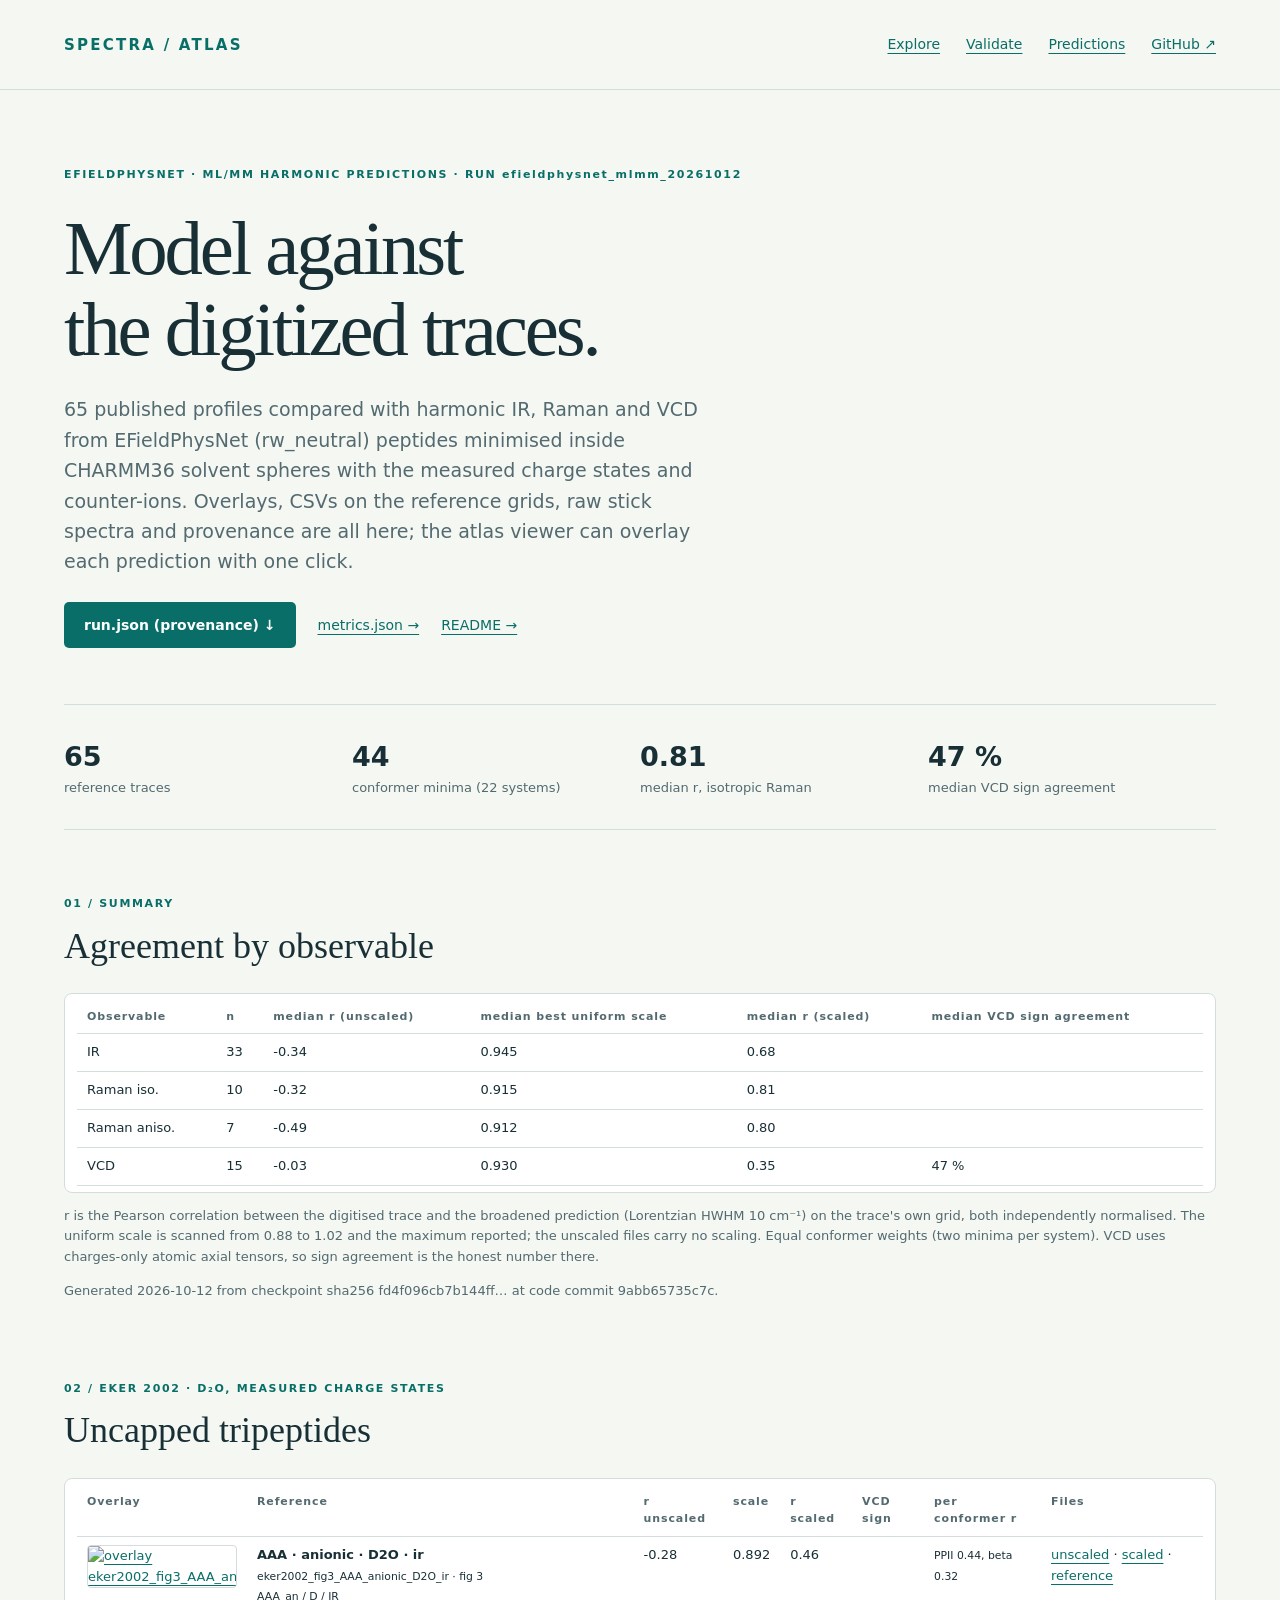
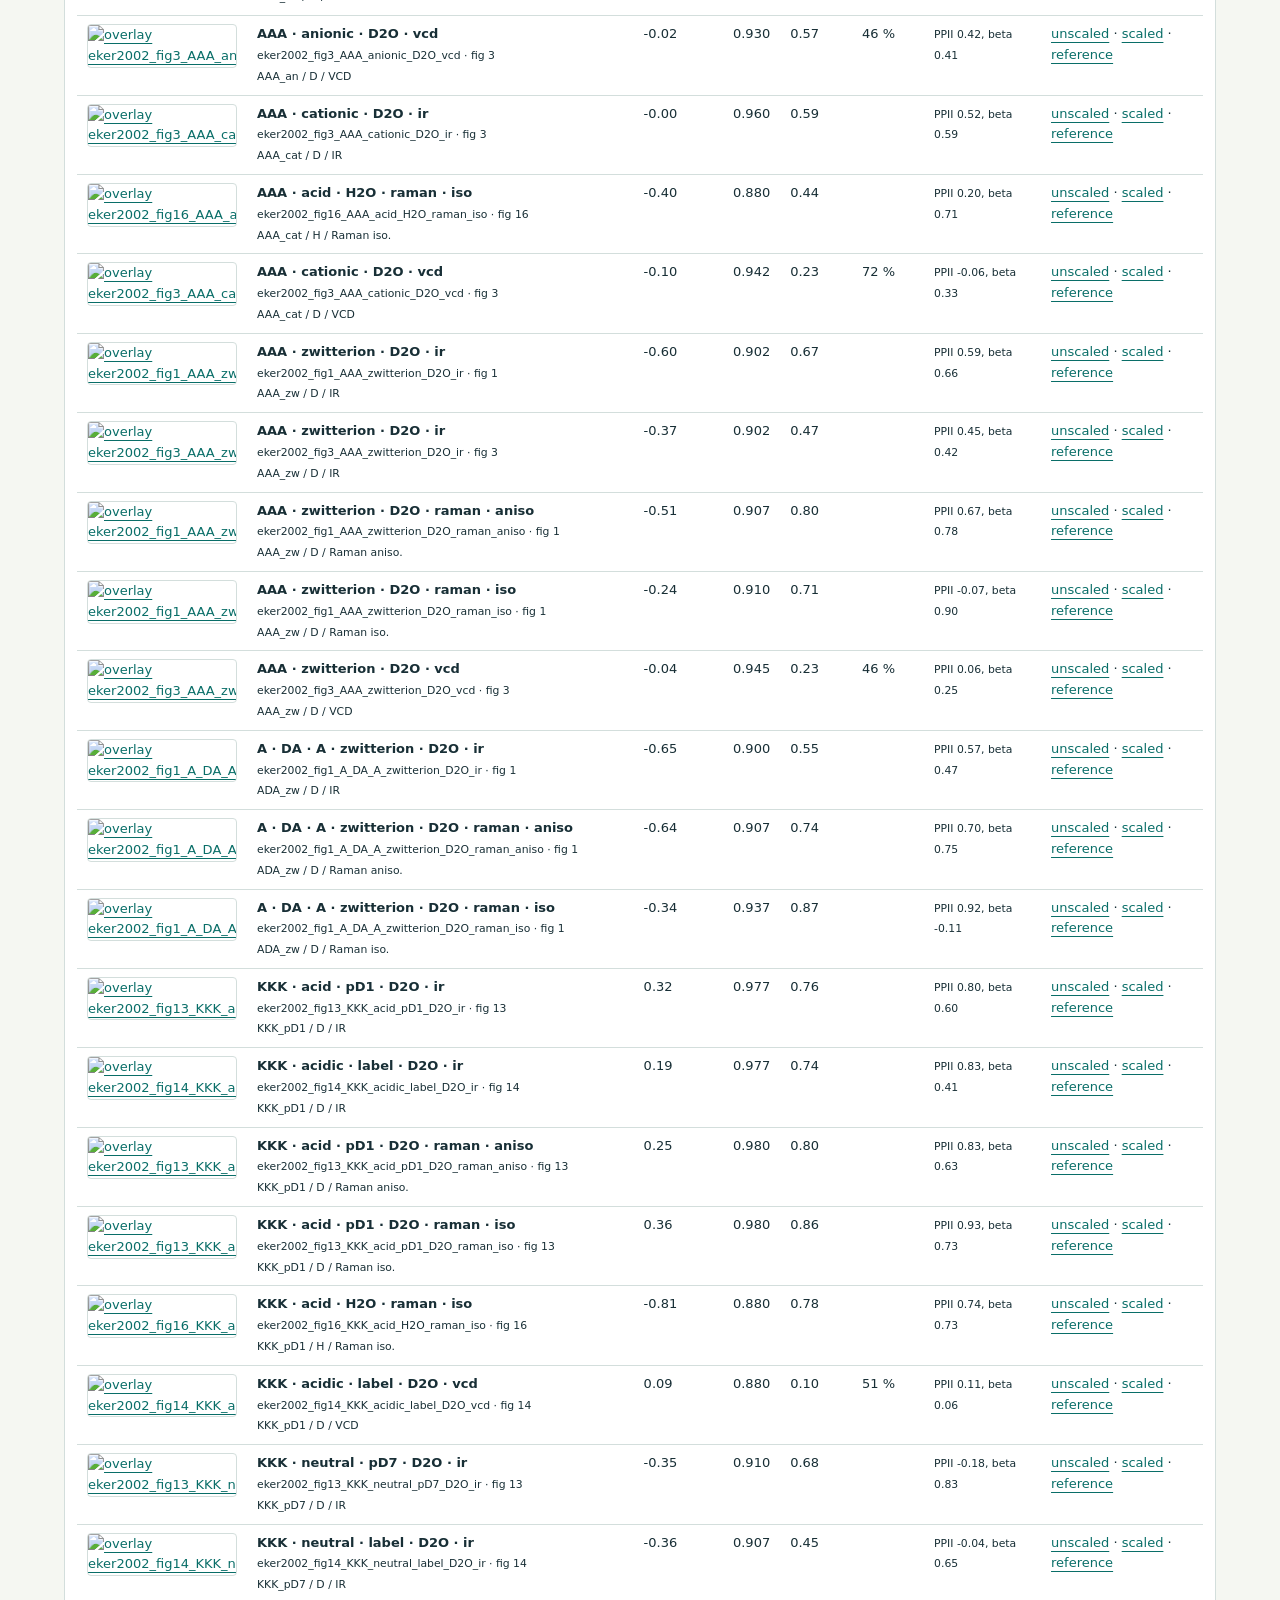
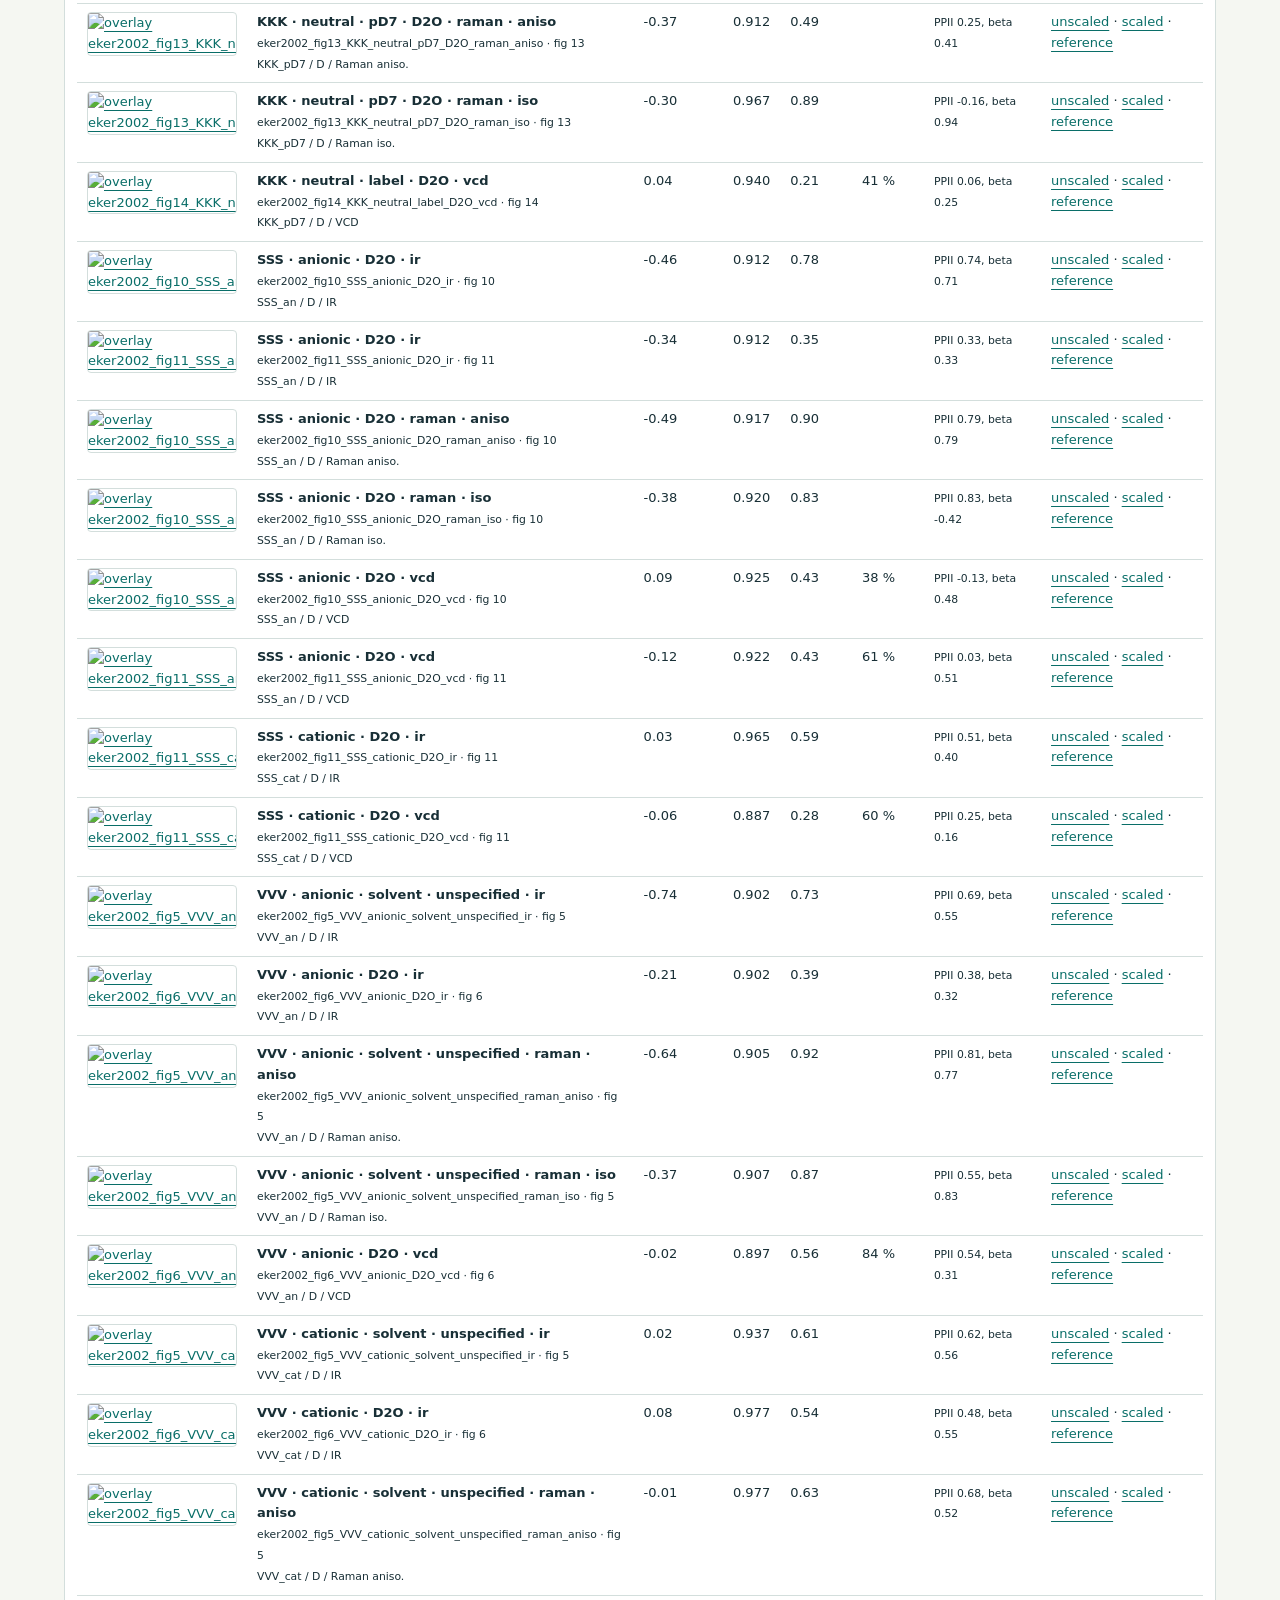
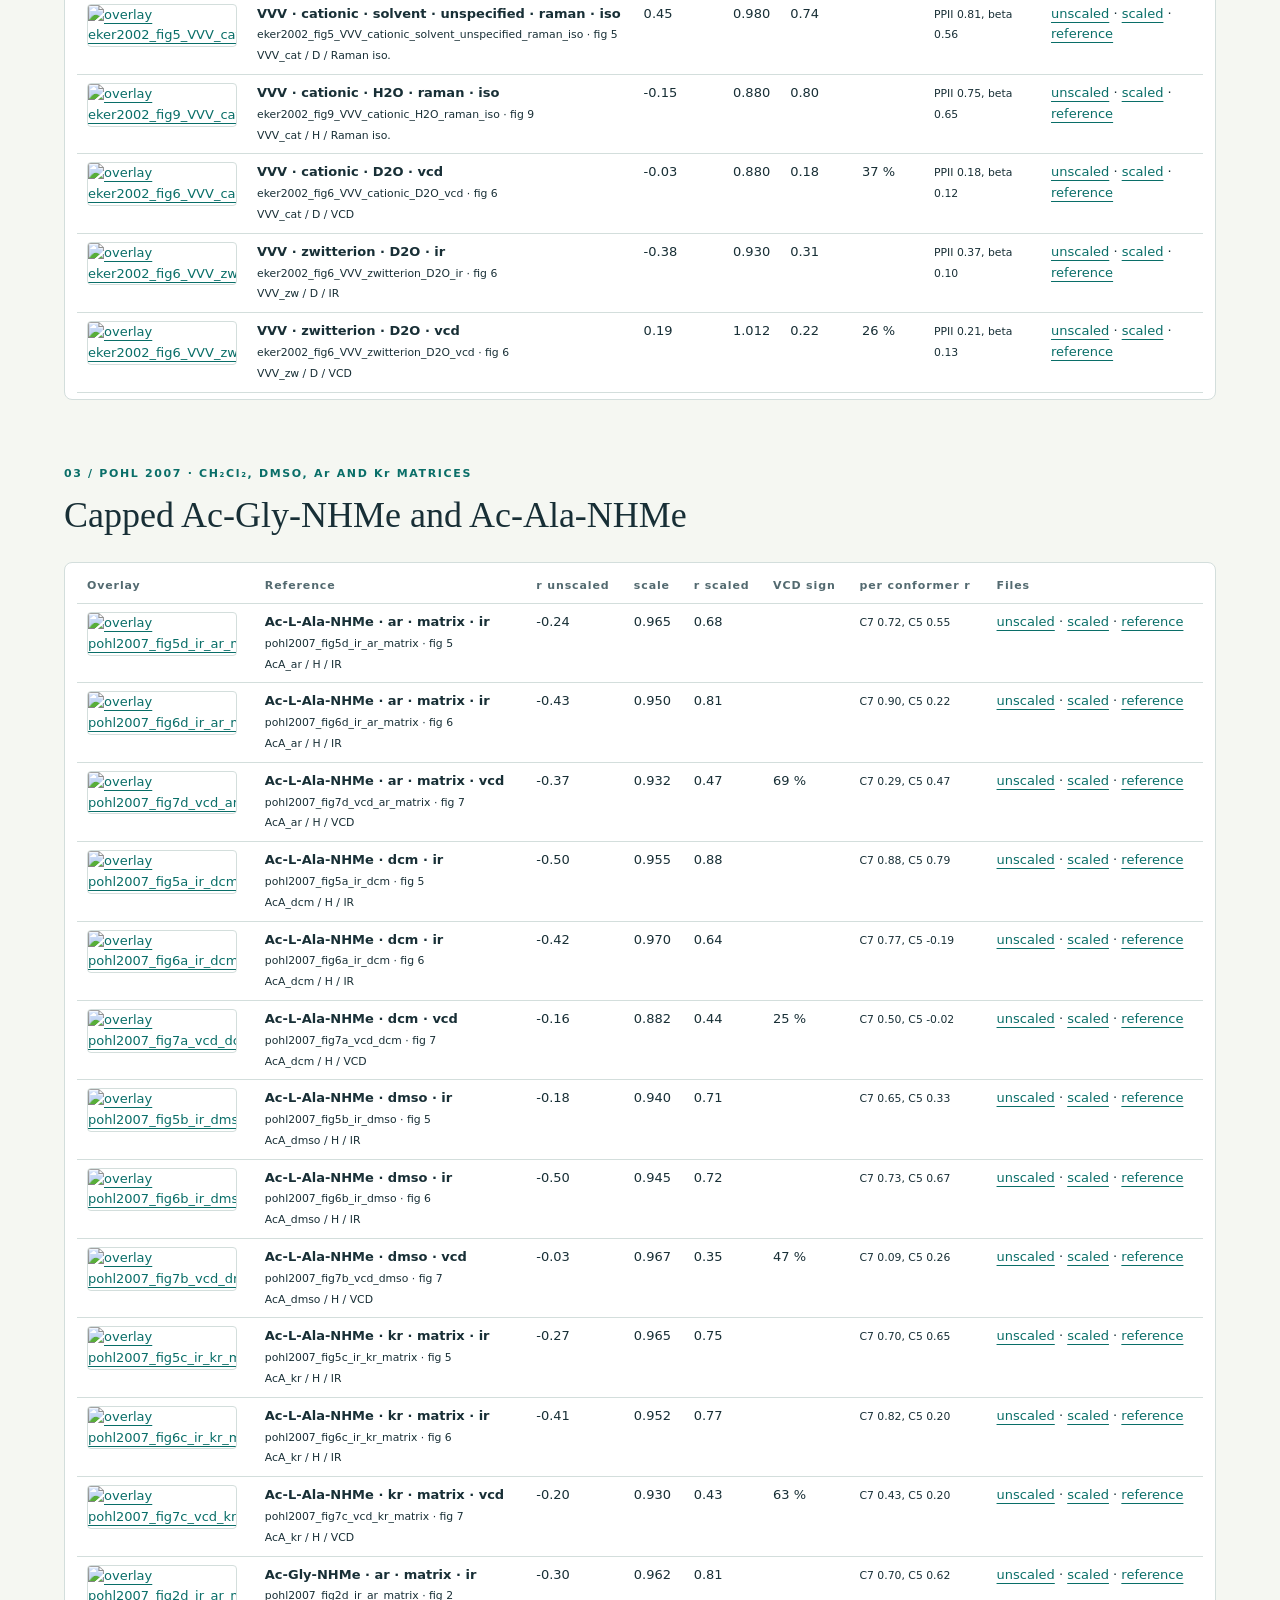
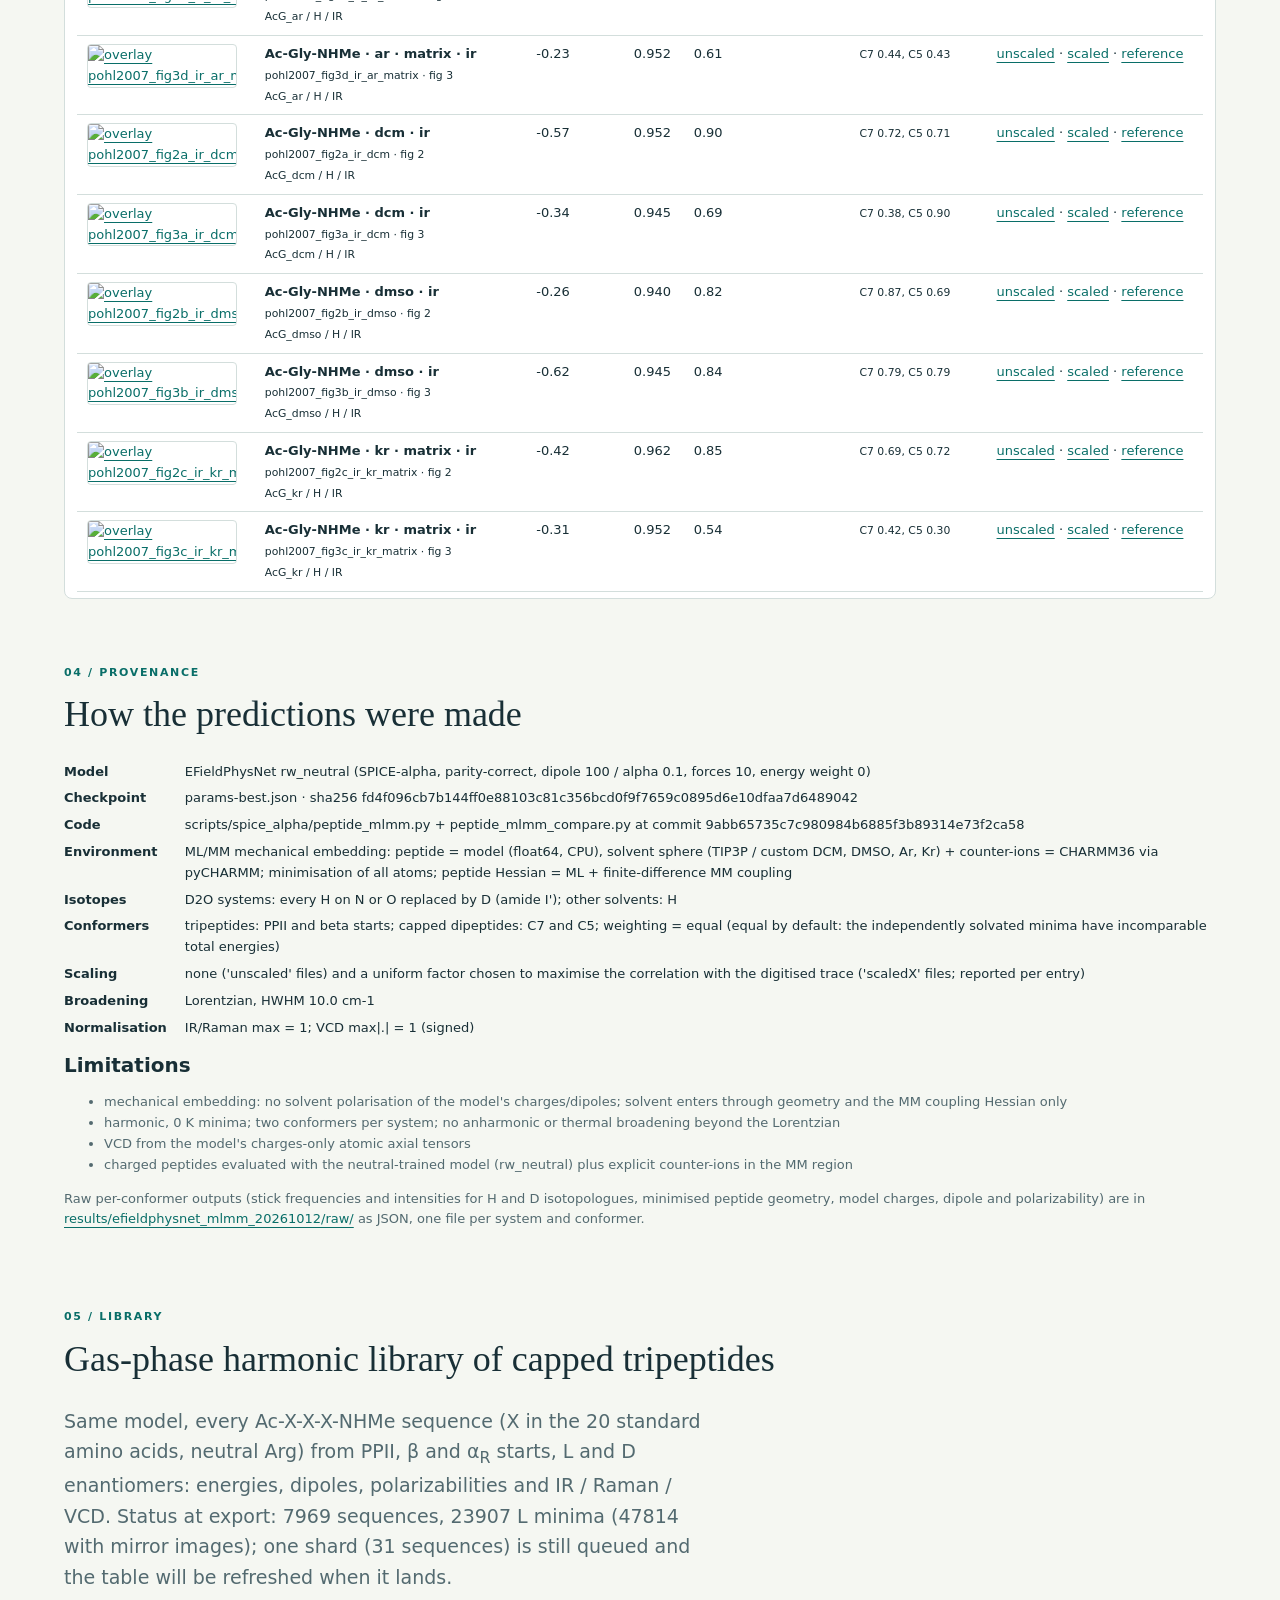
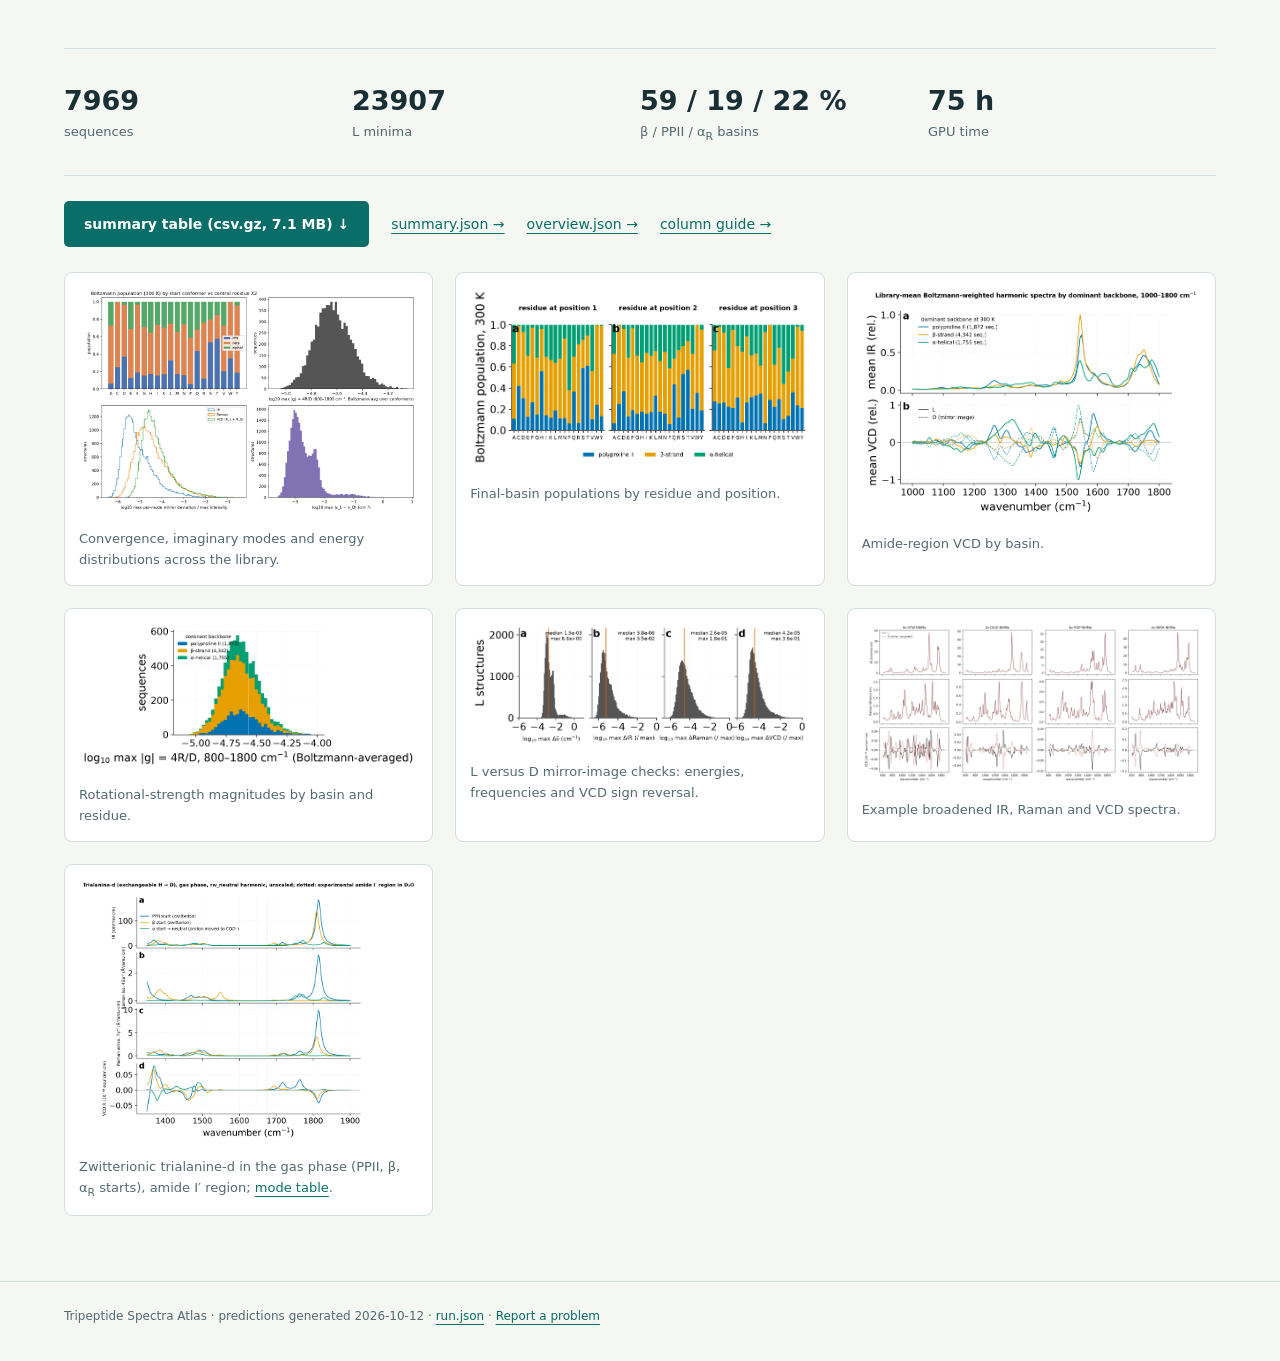
==== commit 35d4d2b0: "Refresh library snapshot: 237 shards, 7,969 sequences (20:48 pooled summary) Co-Authored-By: Claude " ====
--- a/docs/results.html
+++ b/docs/results.html
@@ -285,16 +285,16 @@
 <p class="small">Raw per-conformer outputs (stick frequencies and intensities for H and D isotopologues, minimised peptide geometry, model charges, dipole and polarizability) are in <a href="results/efieldphysnet_mlmm_20261012/raw/">results/efieldphysnet_mlmm_20261012/raw/</a> as JSON, one file per system and conformer.</p></section>
 
 <section><div class="eyebrow">05 / LIBRARY</div><h2>Gas-phase harmonic library of capped tripeptides</h2>
-<p class="intro">Same model, every Ac-X-X-X-NHMe sequence (X in the 20 standard amino acids, neutral Arg) from PPII, β and α<sub>R</sub> starts, L and D enantiomers: energies, dipoles, polarizabilities and IR / Raman / VCD. Status at export: 5196 sequences, 15588 L minima (31176 with mirror images); the remaining shards are still running and the table will be refreshed.</p>
-<div class="stats"><div><strong>5196</strong>sequences</div><div><strong>15588</strong>L minima</div><div><strong>59 / 19 / 21 %</strong>β / PPII / α<sub>R</sub> basins</div><div><strong>49 h</strong>GPU time</div></div>
-<div class="actions"><a class="button" href="library/summary_20261012.csv.gz">summary table (csv.gz, 4.6 MB) ↓</a><a class="secondary" href="library/summary.json">summary.json →</a><a class="secondary" href="library/overview.json">overview.json →</a><a class="secondary" href="library/README.md">column guide →</a></div>
+<p class="intro">Same model, every Ac-X-X-X-NHMe sequence (X in the 20 standard amino acids, neutral Arg) from PPII, β and α<sub>R</sub> starts, L and D enantiomers: energies, dipoles, polarizabilities and IR / Raman / VCD. Status at export: 7969 sequences, 23907 L minima (47814 with mirror images); one shard (31 sequences) is still queued and the table will be refreshed when it lands.</p>
+<div class="stats"><div><strong>7969</strong>sequences</div><div><strong>23907</strong>L minima</div><div><strong>59 / 19 / 22 %</strong>β / PPII / α<sub>R</sub> basins</div><div><strong>75 h</strong>GPU time</div></div>
+<div class="actions"><a class="button" href="library/summary_20261012b.csv.gz">summary table (csv.gz, 7.1 MB) ↓</a><a class="secondary" href="library/summary.json">summary.json →</a><a class="secondary" href="library/overview.json">overview.json →</a><a class="secondary" href="library/README.md">column guide →</a></div>
 <div class="gallery">
-<figure><img src="library/fig_library_overview_20261012.png" alt="library overview"><figcaption>Convergence, imaginary modes and energy distributions across the library.</figcaption></figure>
-<figure><img src="library/fig_populations_20261012.png" alt="basin populations"><figcaption>Final-basin populations by residue and position.</figcaption></figure>
-<figure><img src="library/fig_amide_vcd_20261012.png" alt="amide VCD"><figcaption>Amide-region VCD by basin.</figcaption></figure>
-<figure><img src="library/fig_vcd_strength_20261012.png" alt="VCD strength"><figcaption>Rotational-strength magnitudes by basin and residue.</figcaption></figure>
-<figure><img src="library/fig_mirror_cov_20261012.png" alt="mirror covariance"><figcaption>L versus D mirror-image checks: energies, frequencies and VCD sign reversal.</figcaption></figure>
-<figure><img src="library/fig_example_spectra_20261012.png" alt="example spectra"><figcaption>Example broadened IR, Raman and VCD spectra.</figcaption></figure>
+<figure><img src="library/fig_library_overview_20261012b.png" alt="library overview"><figcaption>Convergence, imaginary modes and energy distributions across the library.</figcaption></figure>
+<figure><img src="library/fig_populations_20261012b.png" alt="basin populations"><figcaption>Final-basin populations by residue and position.</figcaption></figure>
+<figure><img src="library/fig_amide_vcd_20261012b.png" alt="amide VCD"><figcaption>Amide-region VCD by basin.</figcaption></figure>
+<figure><img src="library/fig_vcd_strength_20261012b.png" alt="VCD strength"><figcaption>Rotational-strength magnitudes by basin and residue.</figcaption></figure>
+<figure><img src="library/fig_mirror_cov_20261012b.png" alt="mirror covariance"><figcaption>L versus D mirror-image checks: energies, frequencies and VCD sign reversal.</figcaption></figure>
+<figure><img src="library/fig_example_spectra_20261012b.png" alt="example spectra"><figcaption>Example broadened IR, Raman and VCD spectra.</figcaption></figure>
 <figure><img src="library/trialanine_zw_amide_20261012.png" alt="trialanine zwitterion"><figcaption>Zwitterionic trialanine-d in the gas phase (PPII, β, α<sub>R</sub> starts), amide I′ region; <a href="library/trialanine_zw_20261012.json">mode table</a>.</figcaption></figure>
 </div></section>
 </main><footer>Tripeptide Spectra Atlas · predictions generated 2026-10-12 · <a href="results/efieldphysnet_mlmm_20261012/run.json">run.json</a> · <a href="https://github.com/EricBoittier/tripeptide-spectra-atlas/issues">Report a problem</a></footer></body></html>
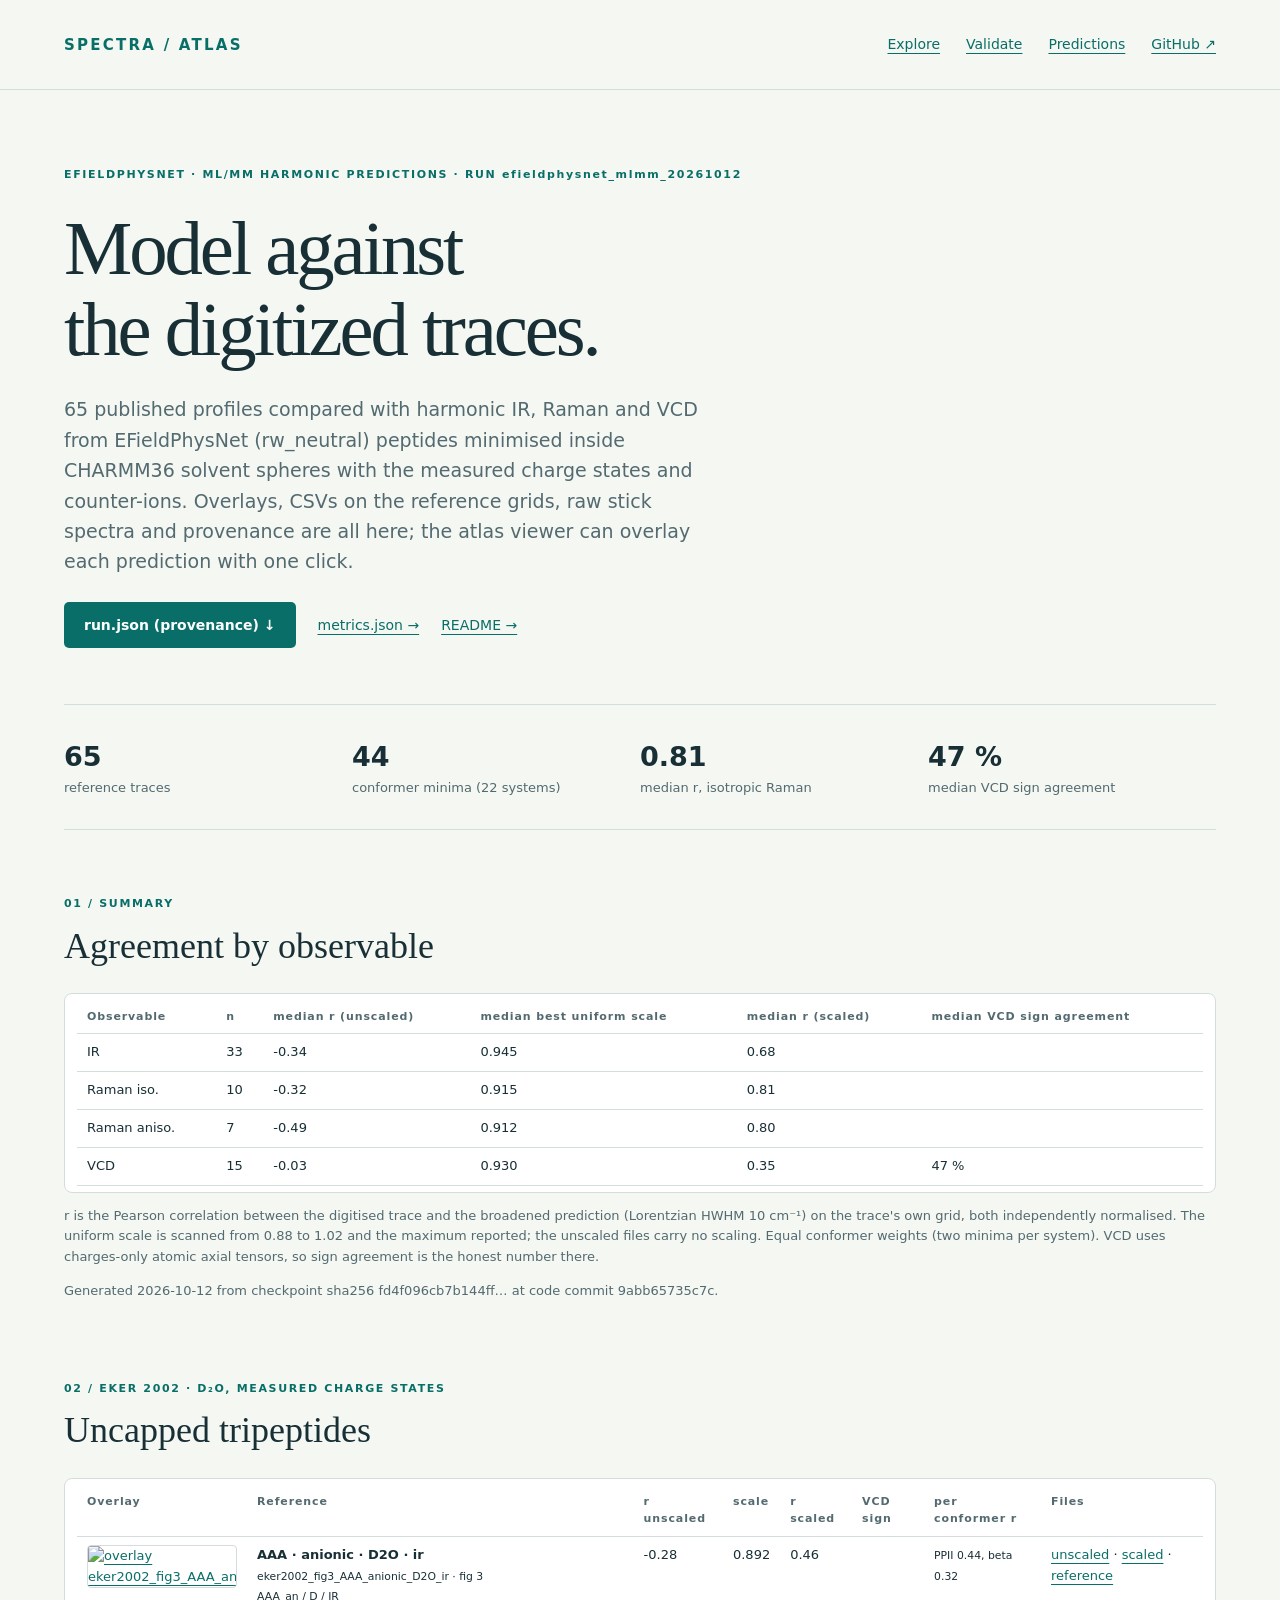
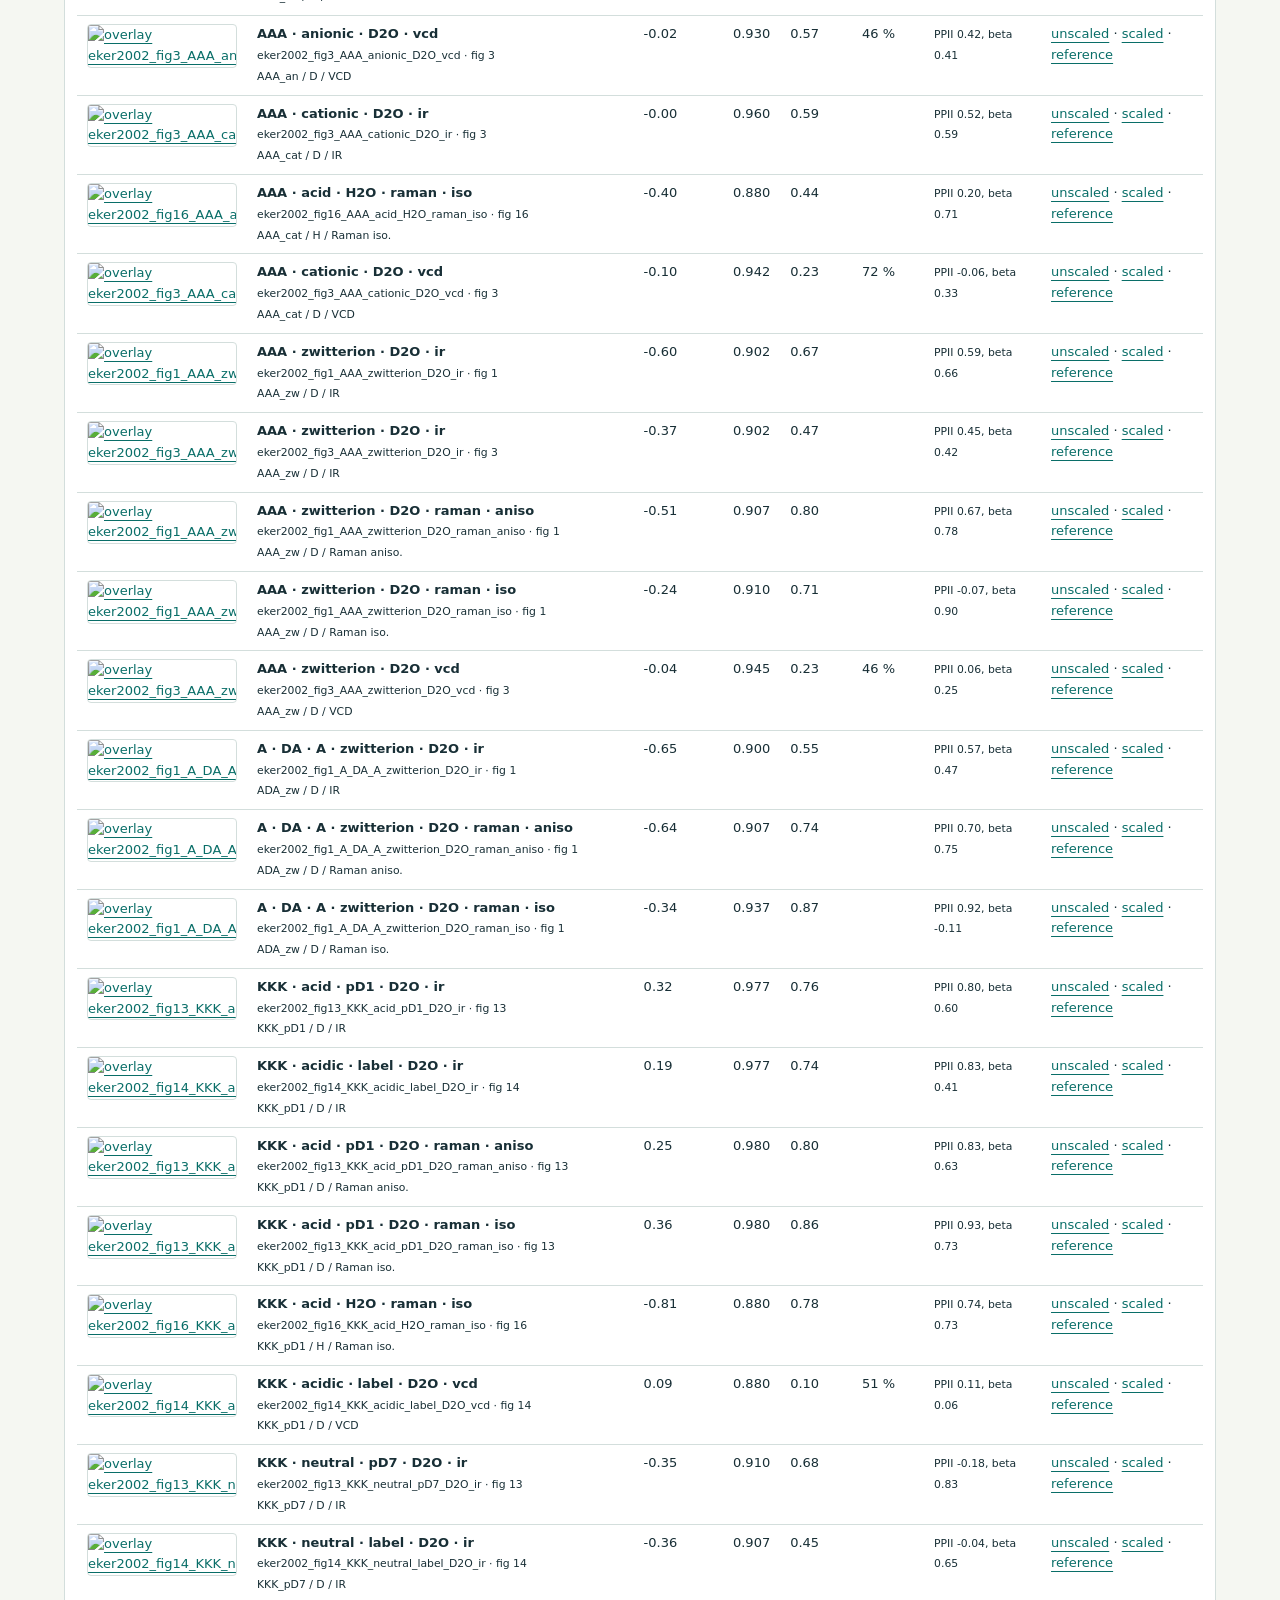
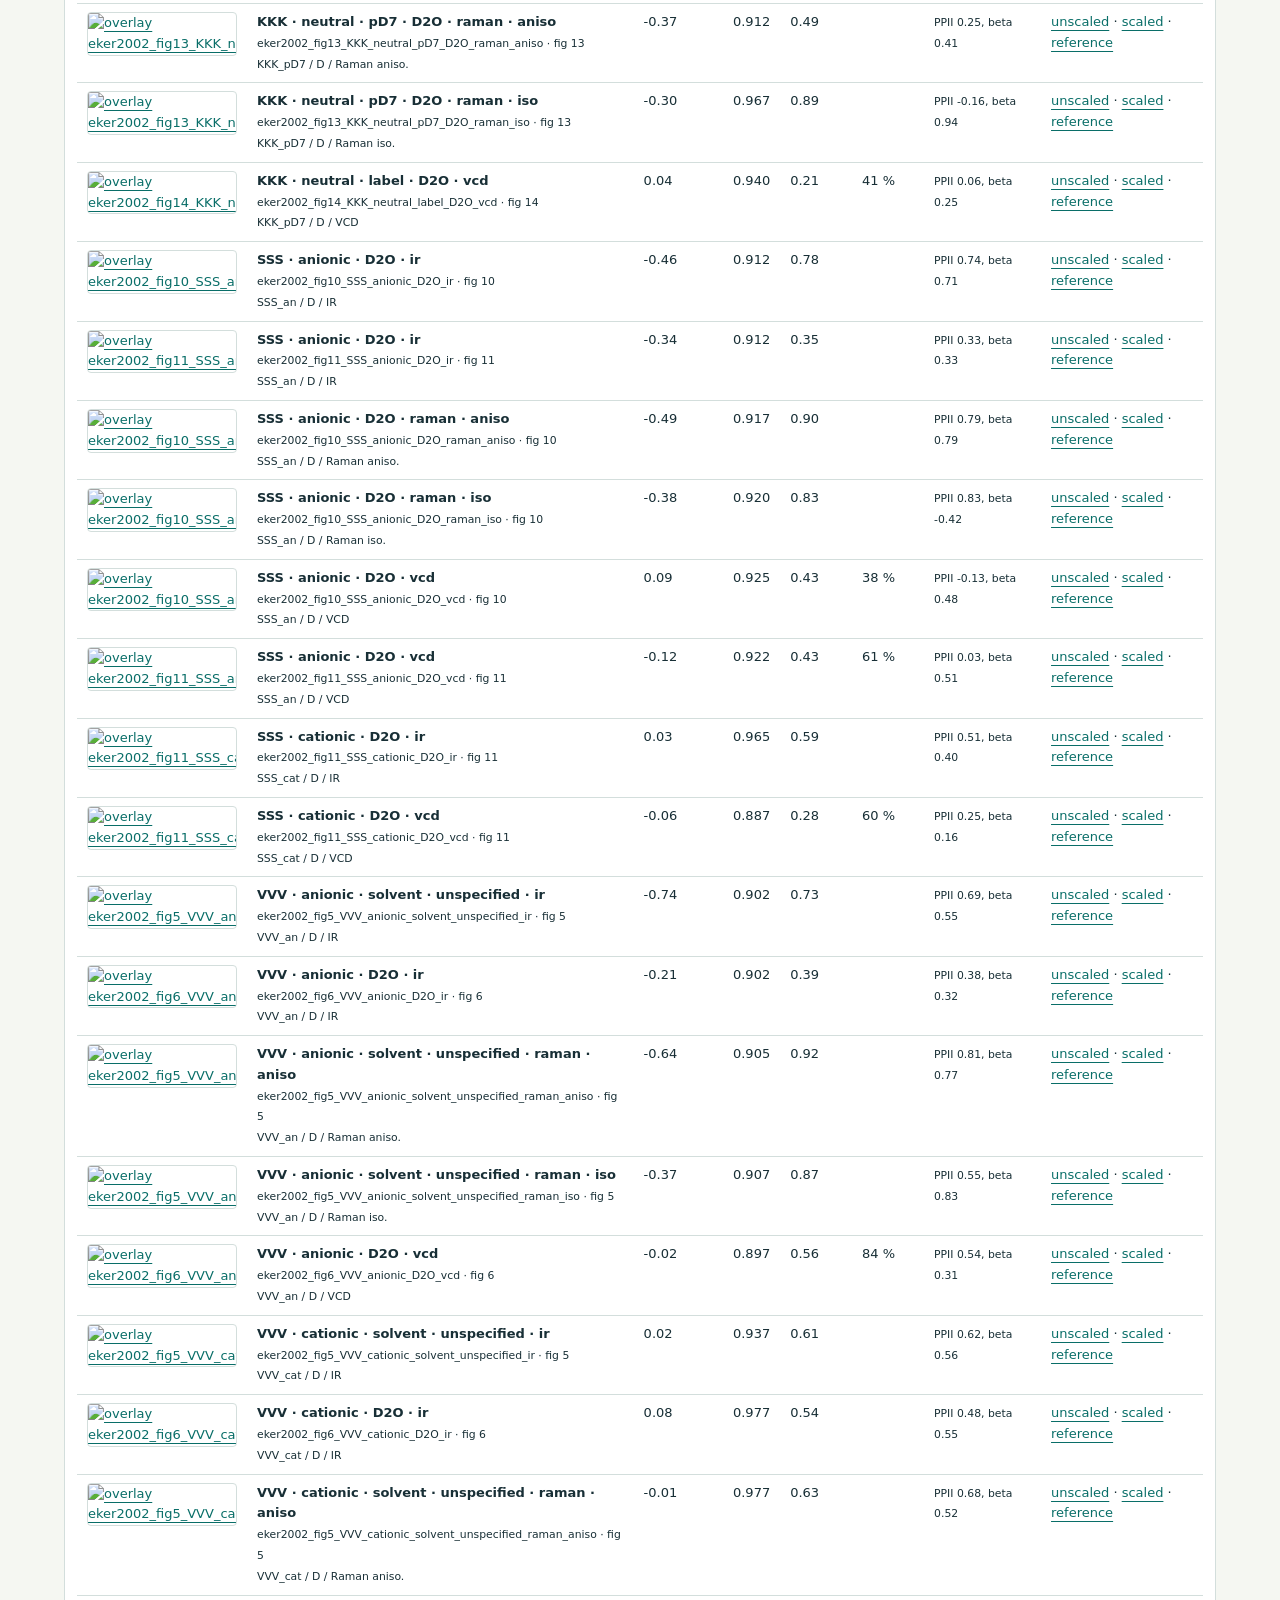
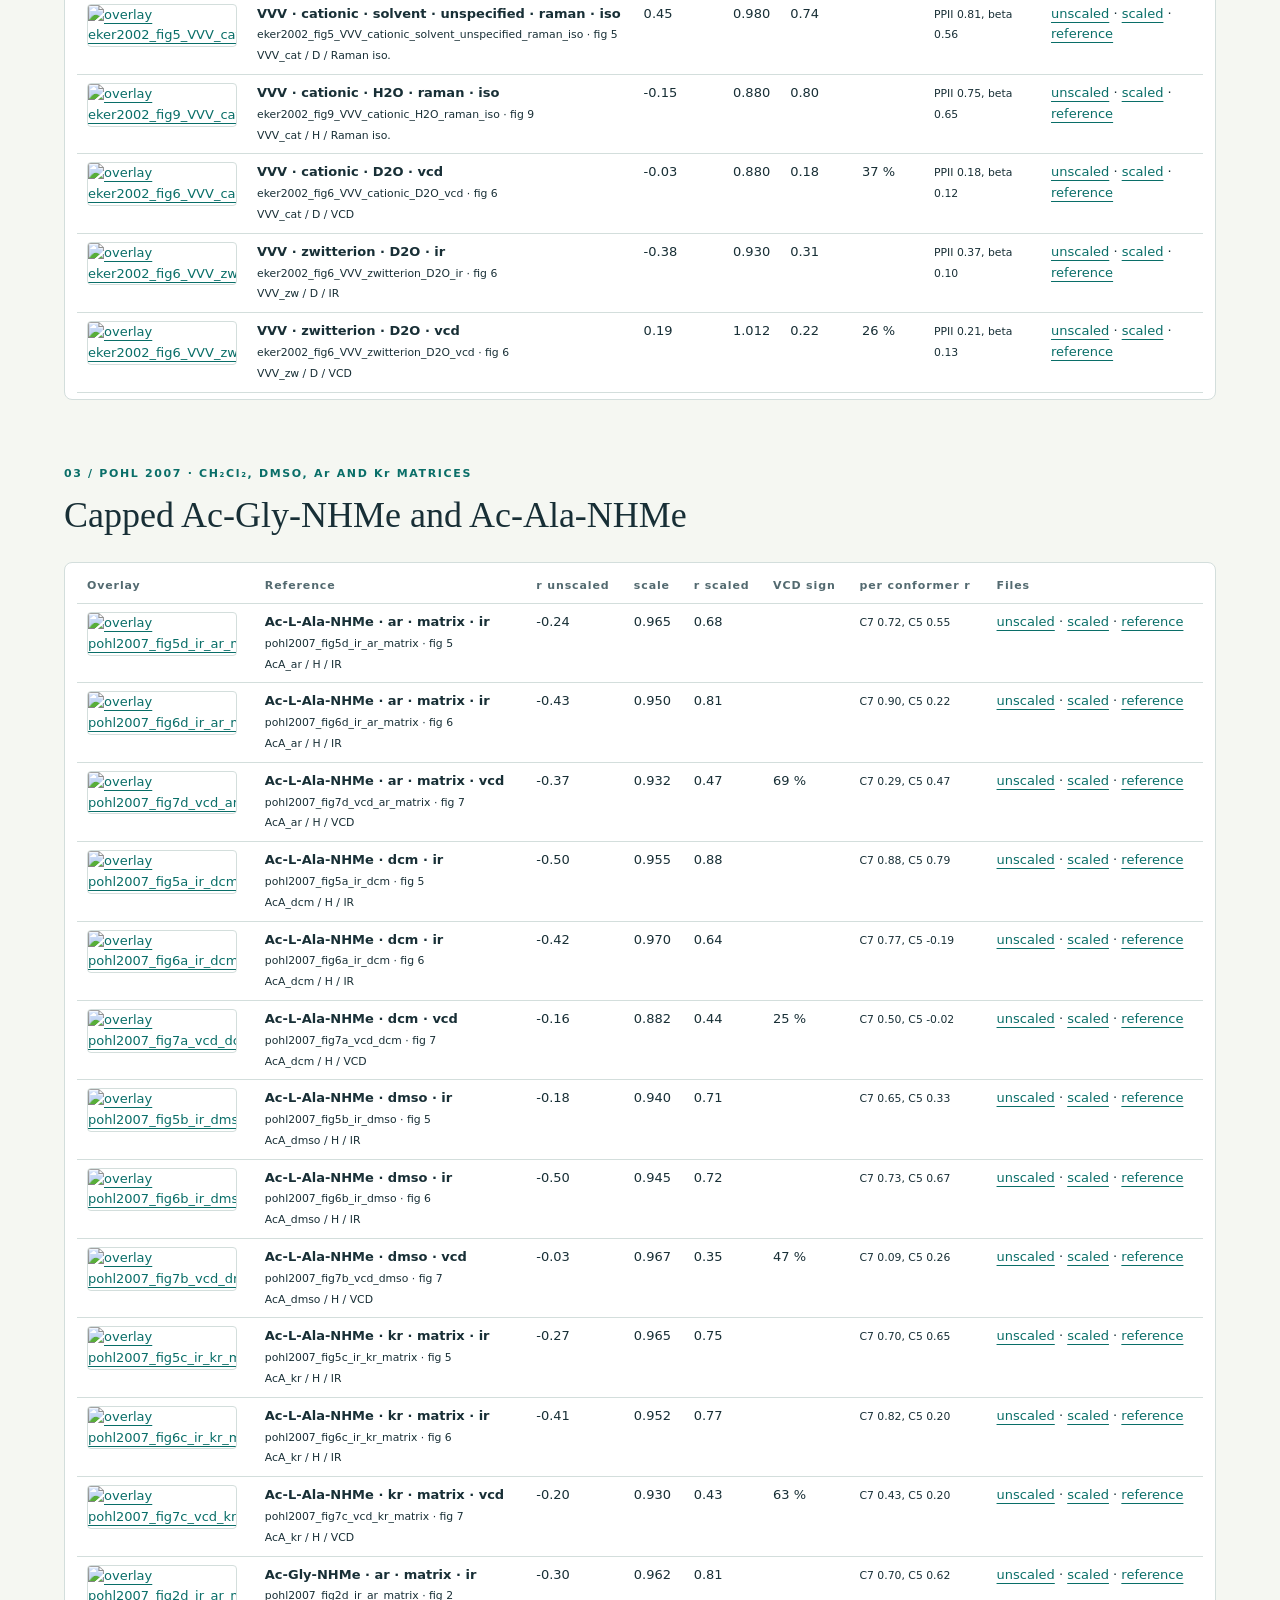
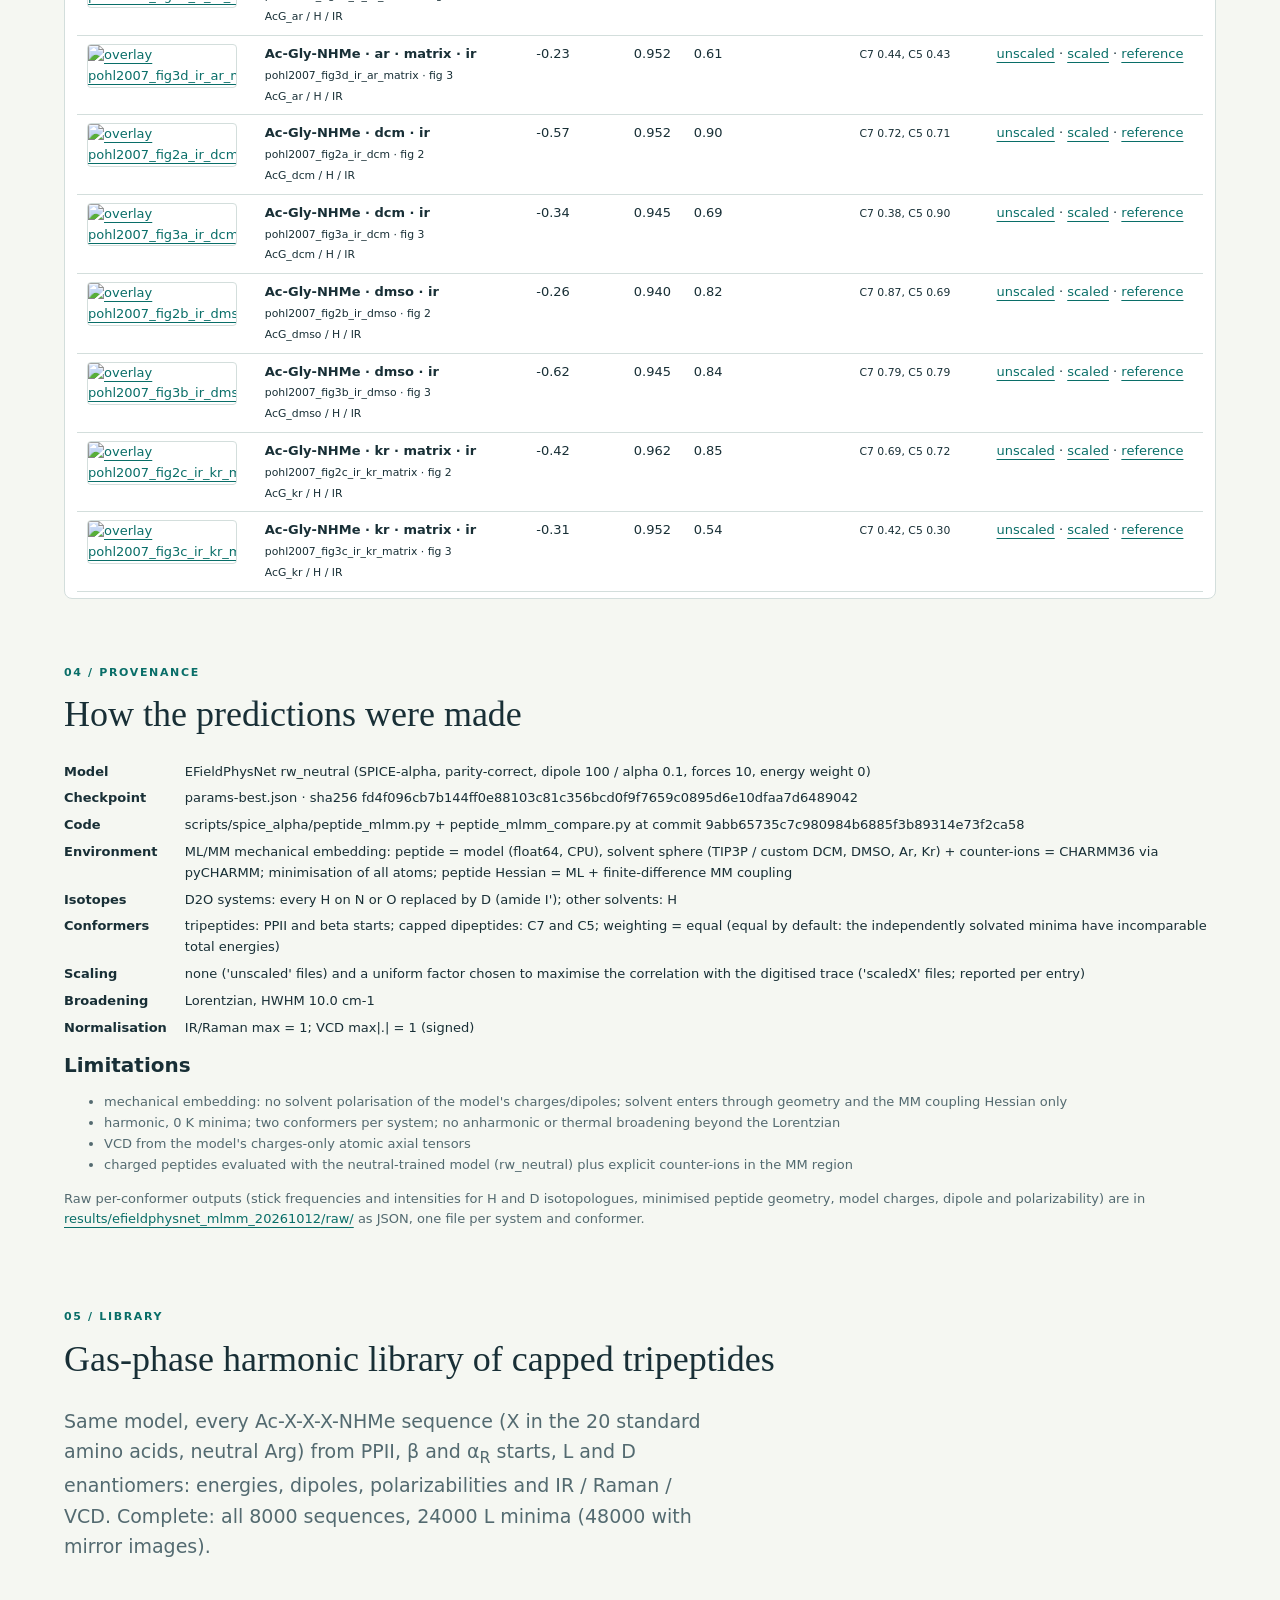
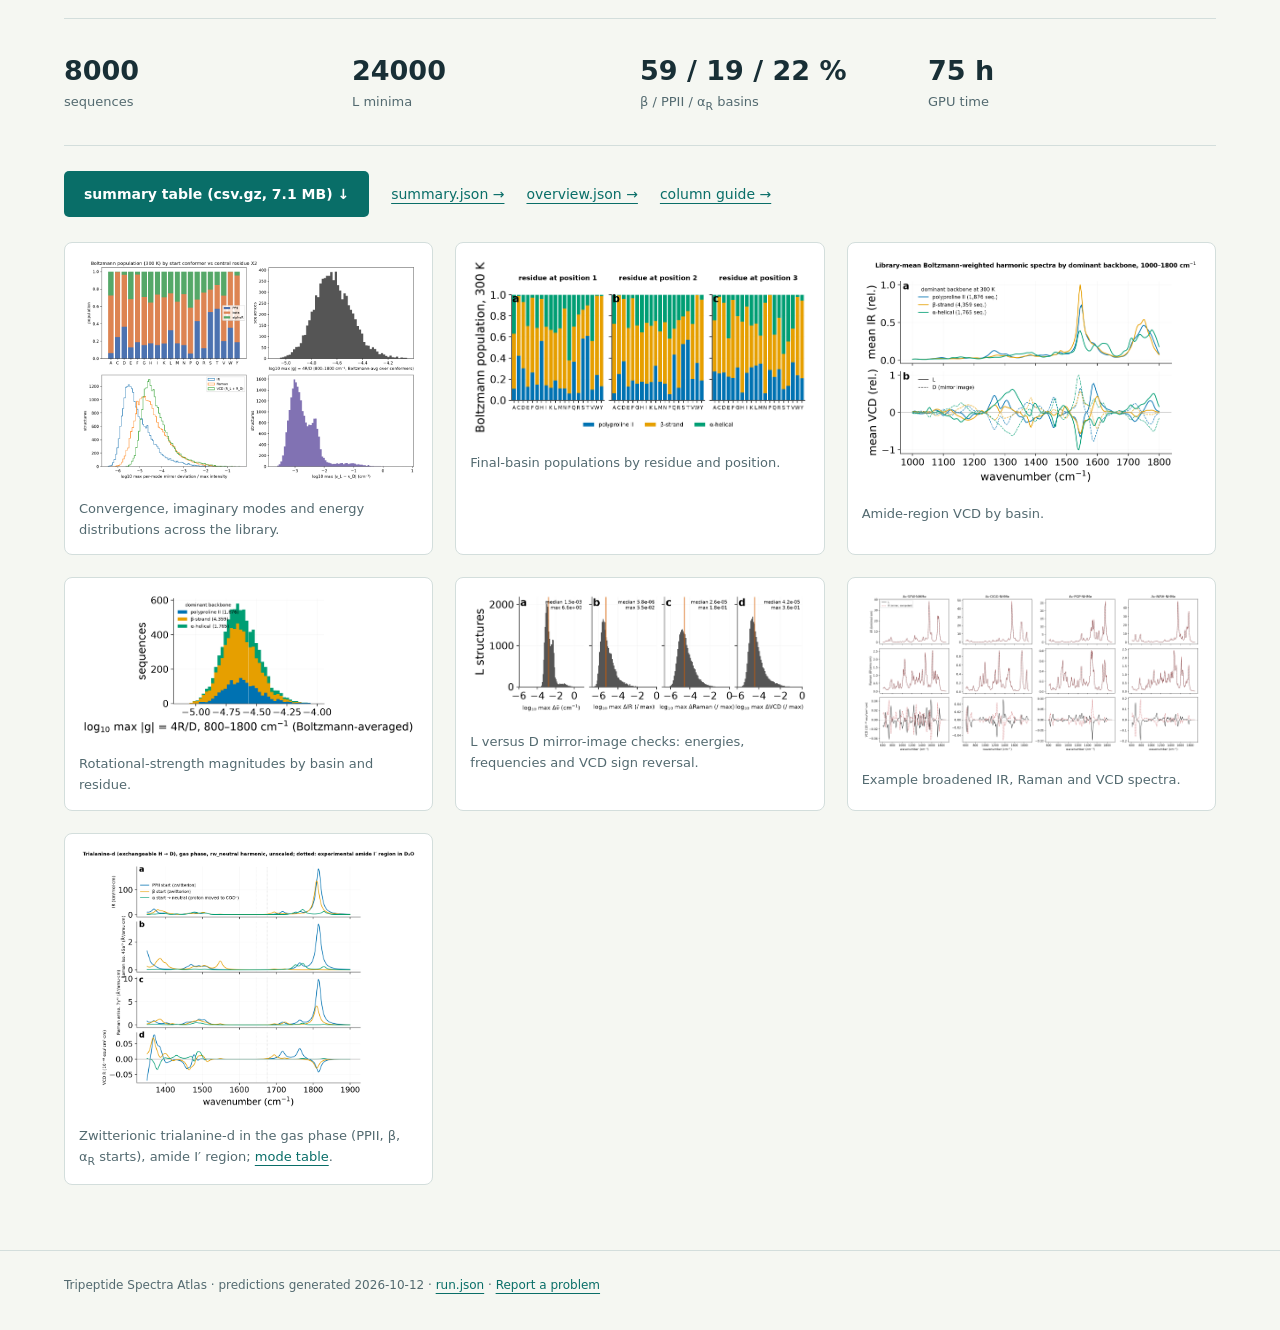
==== commit 7695259b: "Library complete: 8,000 sequences, 24,000 L minima (final pooled summary 22:24) Co-Authored-By: Clau" ====
--- a/docs/results.html
+++ b/docs/results.html
@@ -285,16 +285,16 @@
 <p class="small">Raw per-conformer outputs (stick frequencies and intensities for H and D isotopologues, minimised peptide geometry, model charges, dipole and polarizability) are in <a href="results/efieldphysnet_mlmm_20261012/raw/">results/efieldphysnet_mlmm_20261012/raw/</a> as JSON, one file per system and conformer.</p></section>
 
 <section><div class="eyebrow">05 / LIBRARY</div><h2>Gas-phase harmonic library of capped tripeptides</h2>
-<p class="intro">Same model, every Ac-X-X-X-NHMe sequence (X in the 20 standard amino acids, neutral Arg) from PPII, β and α<sub>R</sub> starts, L and D enantiomers: energies, dipoles, polarizabilities and IR / Raman / VCD. Status at export: 7969 sequences, 23907 L minima (47814 with mirror images); one shard (31 sequences) is still queued and the table will be refreshed when it lands.</p>
-<div class="stats"><div><strong>7969</strong>sequences</div><div><strong>23907</strong>L minima</div><div><strong>59 / 19 / 22 %</strong>β / PPII / α<sub>R</sub> basins</div><div><strong>75 h</strong>GPU time</div></div>
-<div class="actions"><a class="button" href="library/summary_20261012b.csv.gz">summary table (csv.gz, 7.1 MB) ↓</a><a class="secondary" href="library/summary.json">summary.json →</a><a class="secondary" href="library/overview.json">overview.json →</a><a class="secondary" href="library/README.md">column guide →</a></div>
+<p class="intro">Same model, every Ac-X-X-X-NHMe sequence (X in the 20 standard amino acids, neutral Arg) from PPII, β and α<sub>R</sub> starts, L and D enantiomers: energies, dipoles, polarizabilities and IR / Raman / VCD. Complete: all 8000 sequences, 24000 L minima (48000 with mirror images).</p>
+<div class="stats"><div><strong>8000</strong>sequences</div><div><strong>24000</strong>L minima</div><div><strong>59 / 19 / 22 %</strong>β / PPII / α<sub>R</sub> basins</div><div><strong>75 h</strong>GPU time</div></div>
+<div class="actions"><a class="button" href="library/summary_20261012c.csv.gz">summary table (csv.gz, 7.1 MB) ↓</a><a class="secondary" href="library/summary.json">summary.json →</a><a class="secondary" href="library/overview.json">overview.json →</a><a class="secondary" href="library/README.md">column guide →</a></div>
 <div class="gallery">
-<figure><img src="library/fig_library_overview_20261012b.png" alt="library overview"><figcaption>Convergence, imaginary modes and energy distributions across the library.</figcaption></figure>
-<figure><img src="library/fig_populations_20261012b.png" alt="basin populations"><figcaption>Final-basin populations by residue and position.</figcaption></figure>
-<figure><img src="library/fig_amide_vcd_20261012b.png" alt="amide VCD"><figcaption>Amide-region VCD by basin.</figcaption></figure>
-<figure><img src="library/fig_vcd_strength_20261012b.png" alt="VCD strength"><figcaption>Rotational-strength magnitudes by basin and residue.</figcaption></figure>
-<figure><img src="library/fig_mirror_cov_20261012b.png" alt="mirror covariance"><figcaption>L versus D mirror-image checks: energies, frequencies and VCD sign reversal.</figcaption></figure>
-<figure><img src="library/fig_example_spectra_20261012b.png" alt="example spectra"><figcaption>Example broadened IR, Raman and VCD spectra.</figcaption></figure>
+<figure><img src="library/fig_library_overview_20261012c.png" alt="library overview"><figcaption>Convergence, imaginary modes and energy distributions across the library.</figcaption></figure>
+<figure><img src="library/fig_populations_20261012c.png" alt="basin populations"><figcaption>Final-basin populations by residue and position.</figcaption></figure>
+<figure><img src="library/fig_amide_vcd_20261012c.png" alt="amide VCD"><figcaption>Amide-region VCD by basin.</figcaption></figure>
+<figure><img src="library/fig_vcd_strength_20261012c.png" alt="VCD strength"><figcaption>Rotational-strength magnitudes by basin and residue.</figcaption></figure>
+<figure><img src="library/fig_mirror_cov_20261012c.png" alt="mirror covariance"><figcaption>L versus D mirror-image checks: energies, frequencies and VCD sign reversal.</figcaption></figure>
+<figure><img src="library/fig_example_spectra_20261012c.png" alt="example spectra"><figcaption>Example broadened IR, Raman and VCD spectra.</figcaption></figure>
 <figure><img src="library/trialanine_zw_amide_20261012.png" alt="trialanine zwitterion"><figcaption>Zwitterionic trialanine-d in the gas phase (PPII, β, α<sub>R</sub> starts), amide I′ region; <a href="library/trialanine_zw_20261012.json">mode table</a>.</figcaption></figure>
 </div></section>
 </main><footer>Tripeptide Spectra Atlas · predictions generated 2026-10-12 · <a href="results/efieldphysnet_mlmm_20261012/run.json">run.json</a> · <a href="https://github.com/EricBoittier/tripeptide-spectra-atlas/issues">Report a problem</a></footer></body></html>
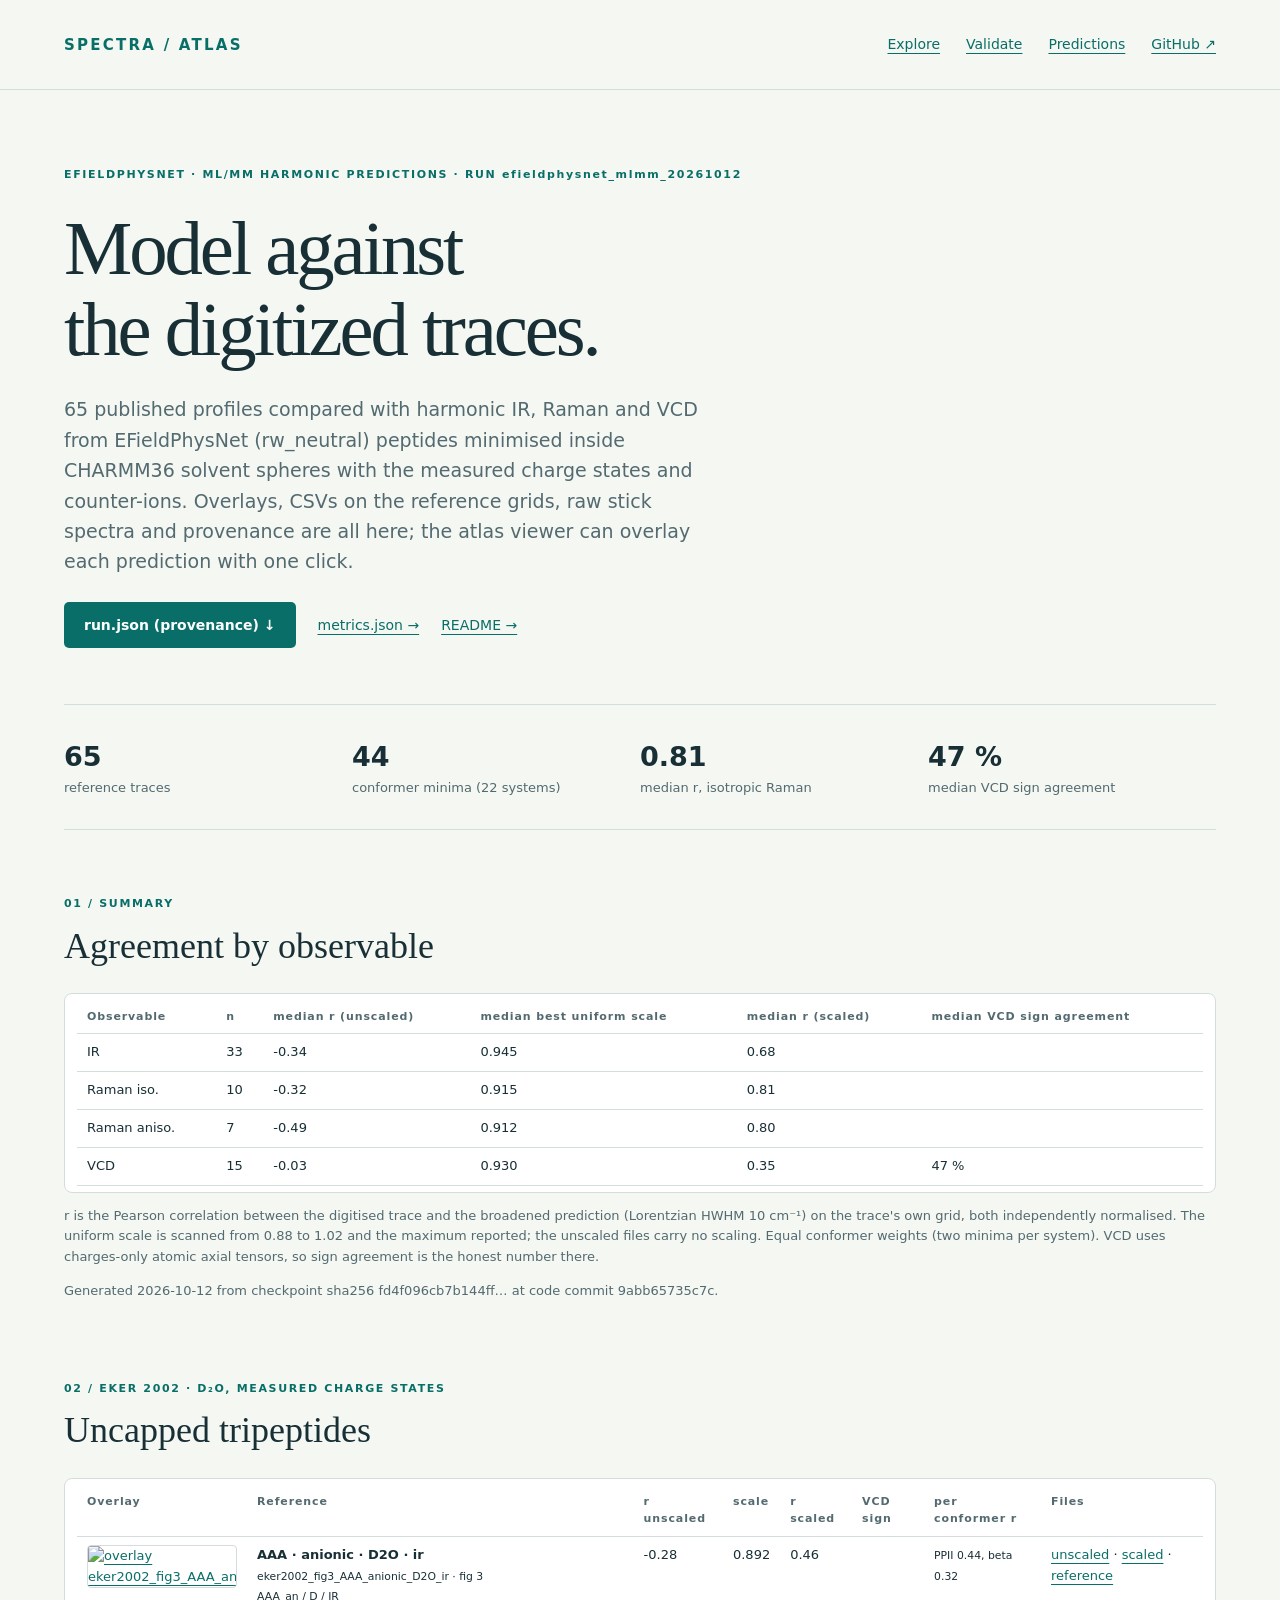
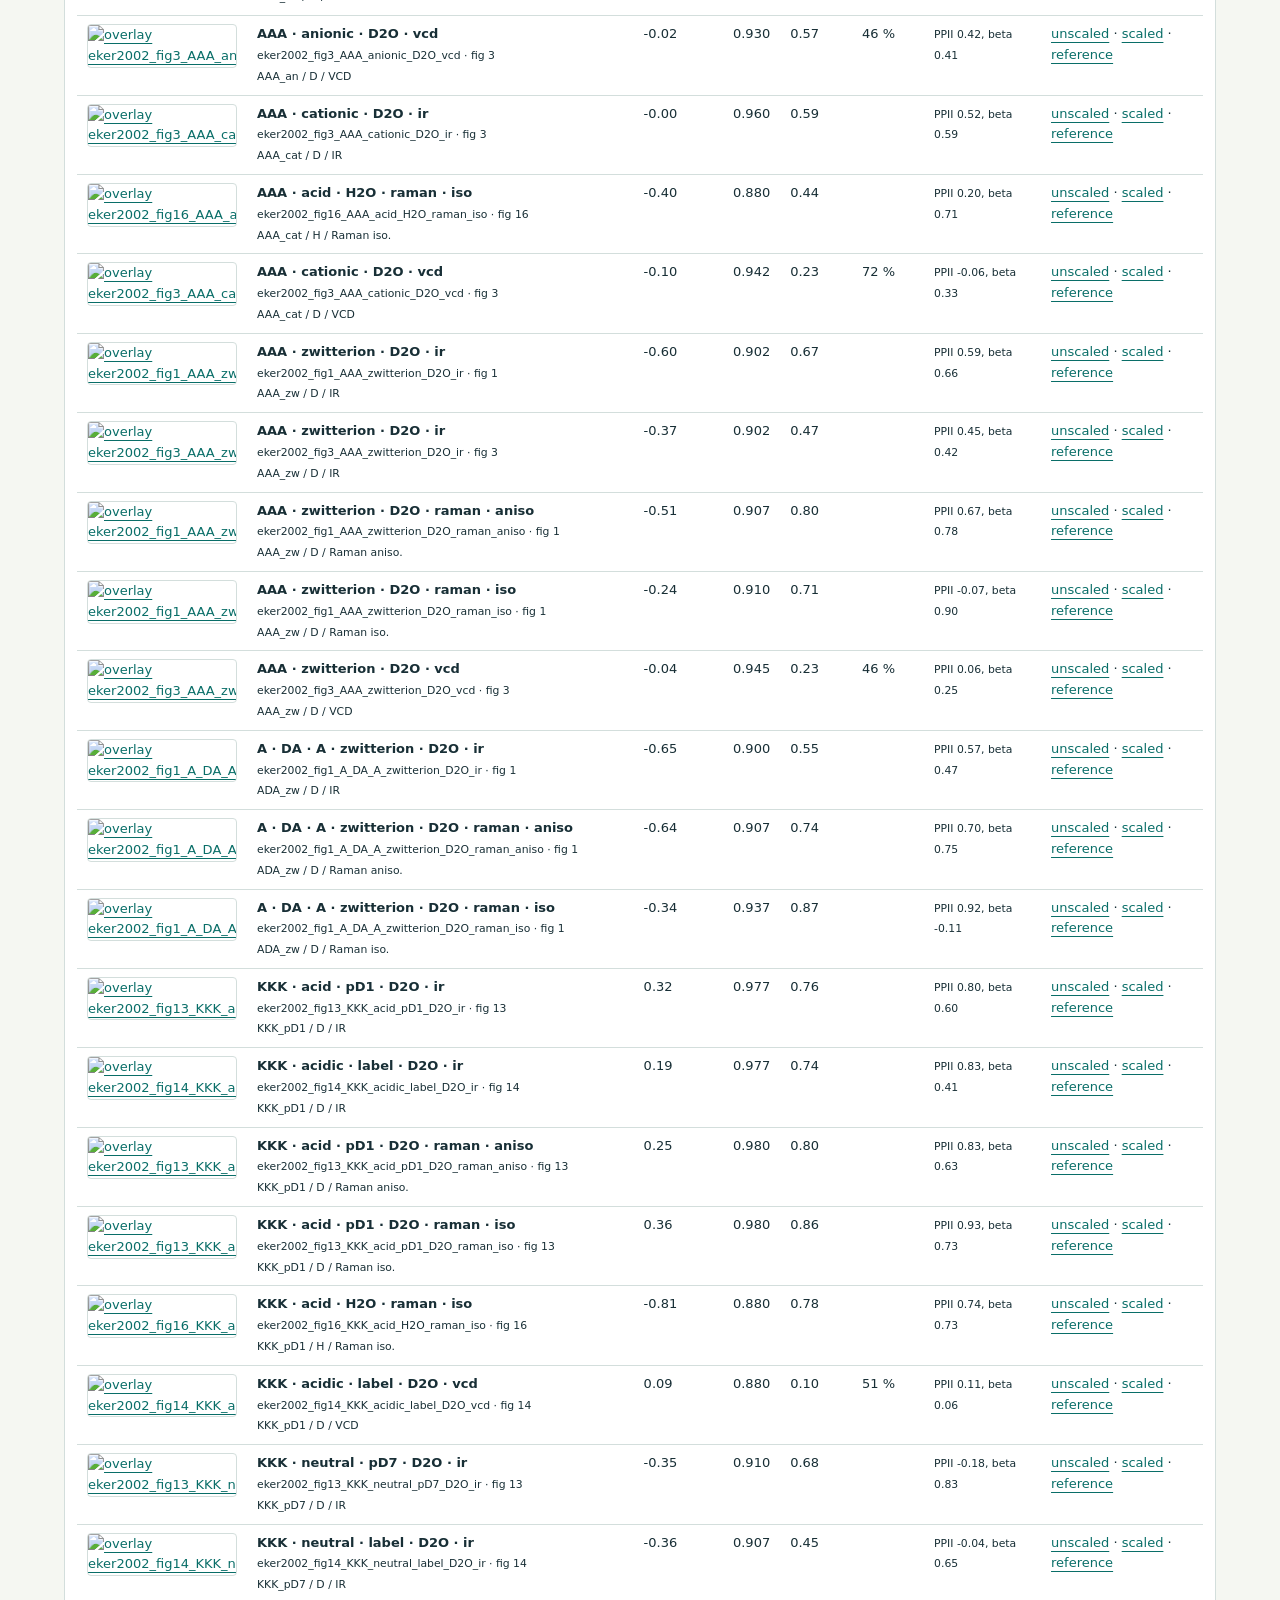
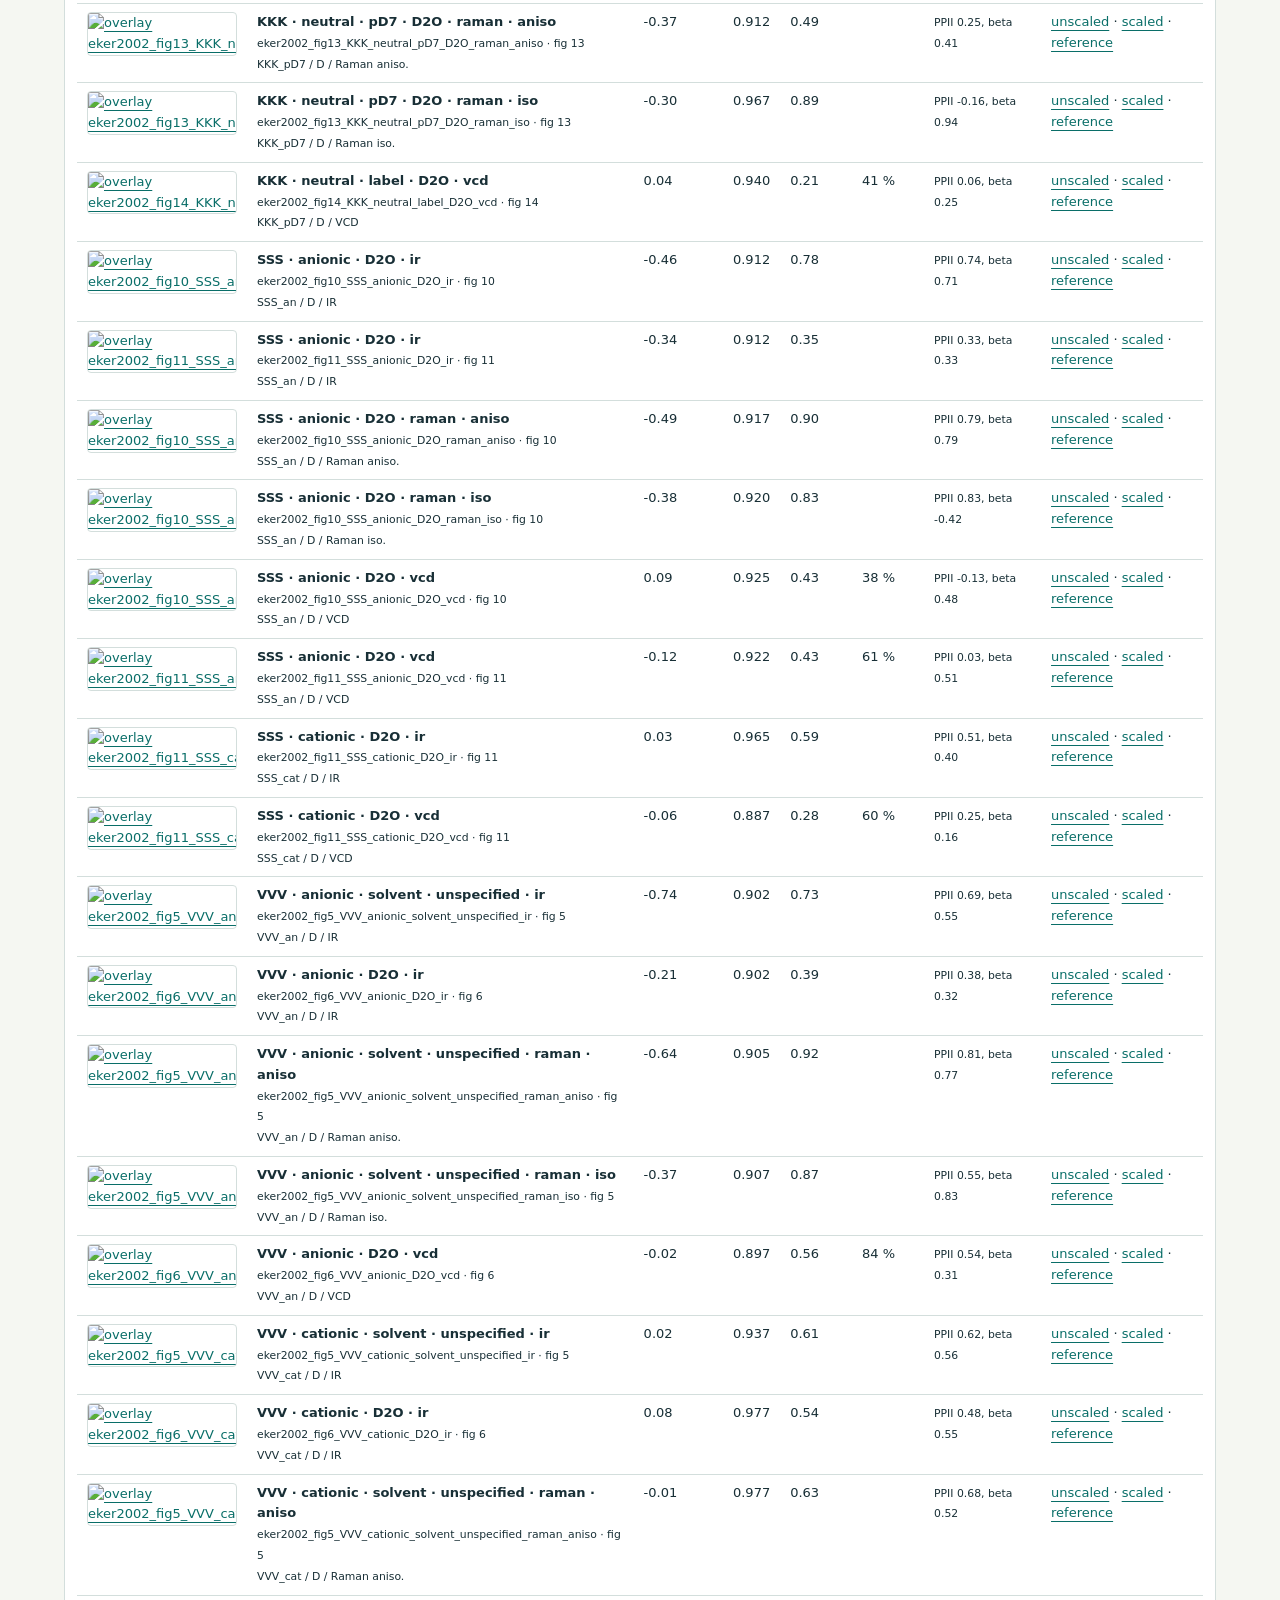
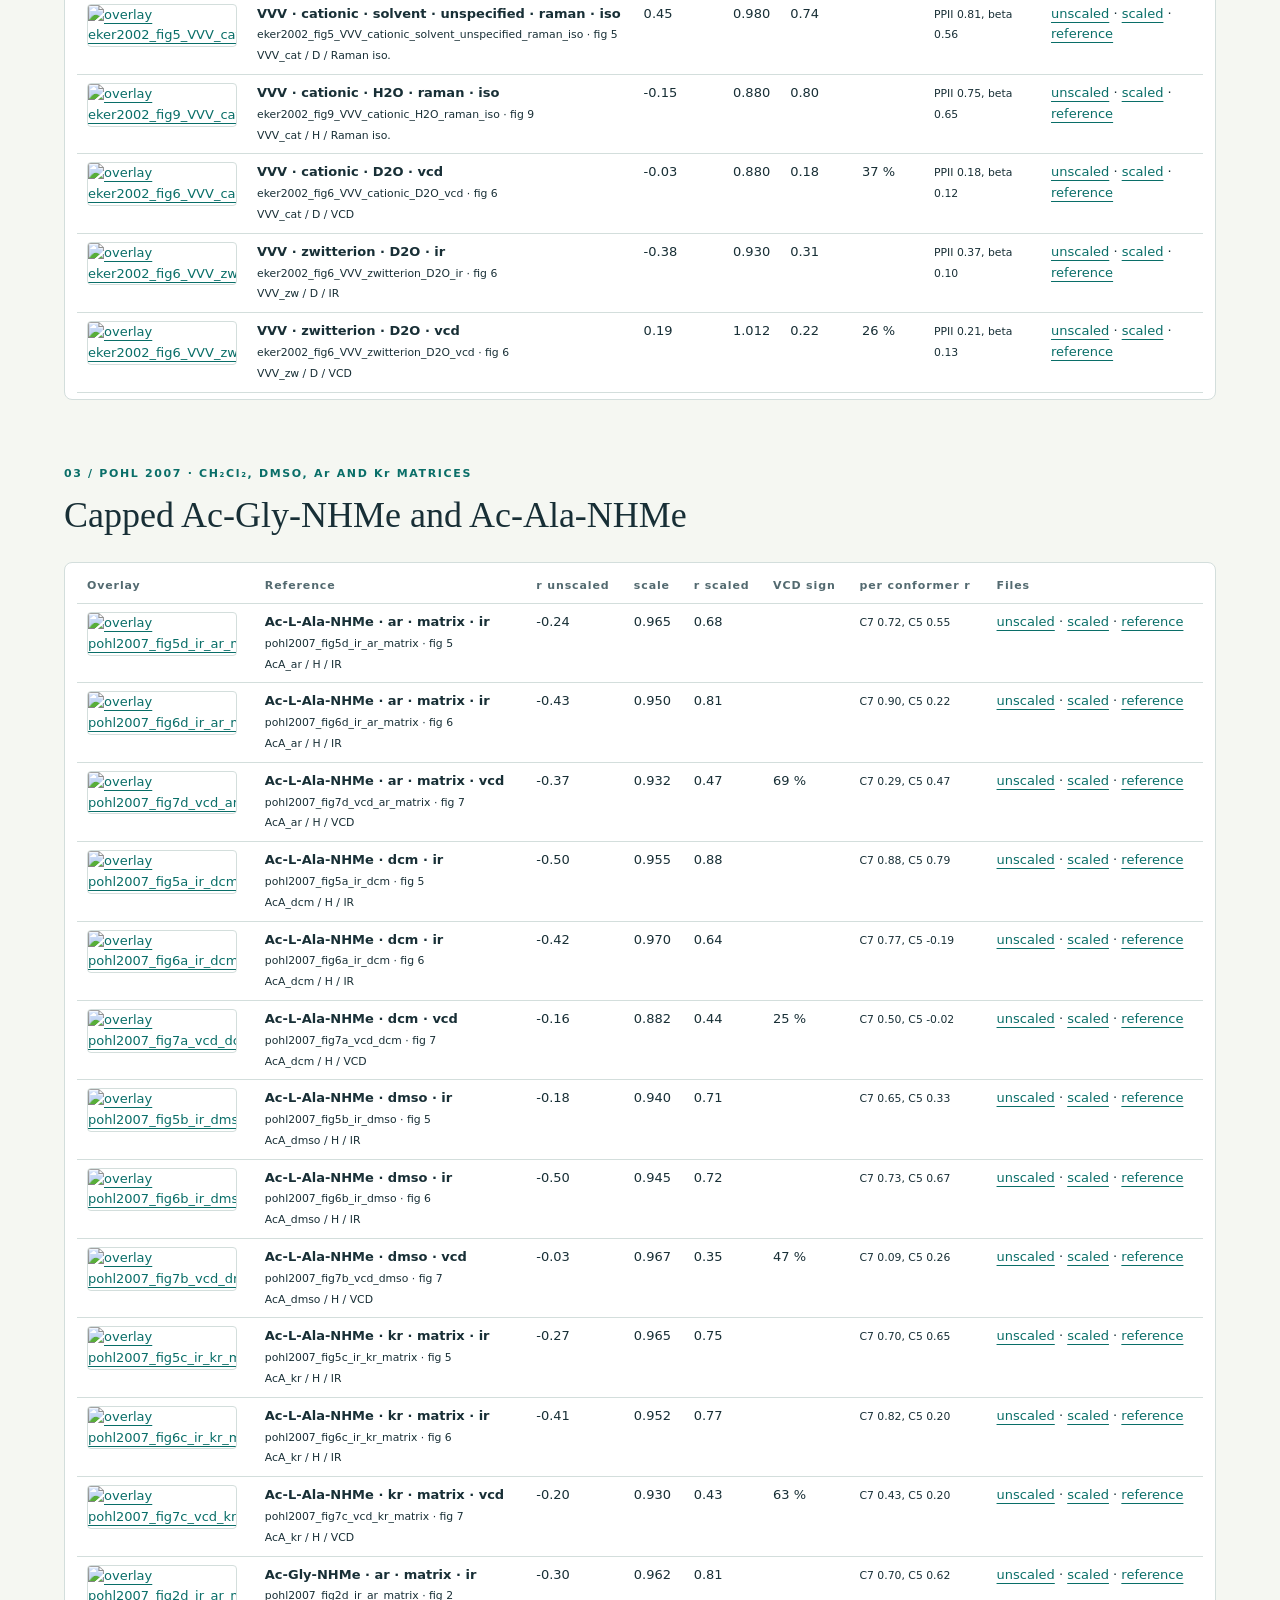
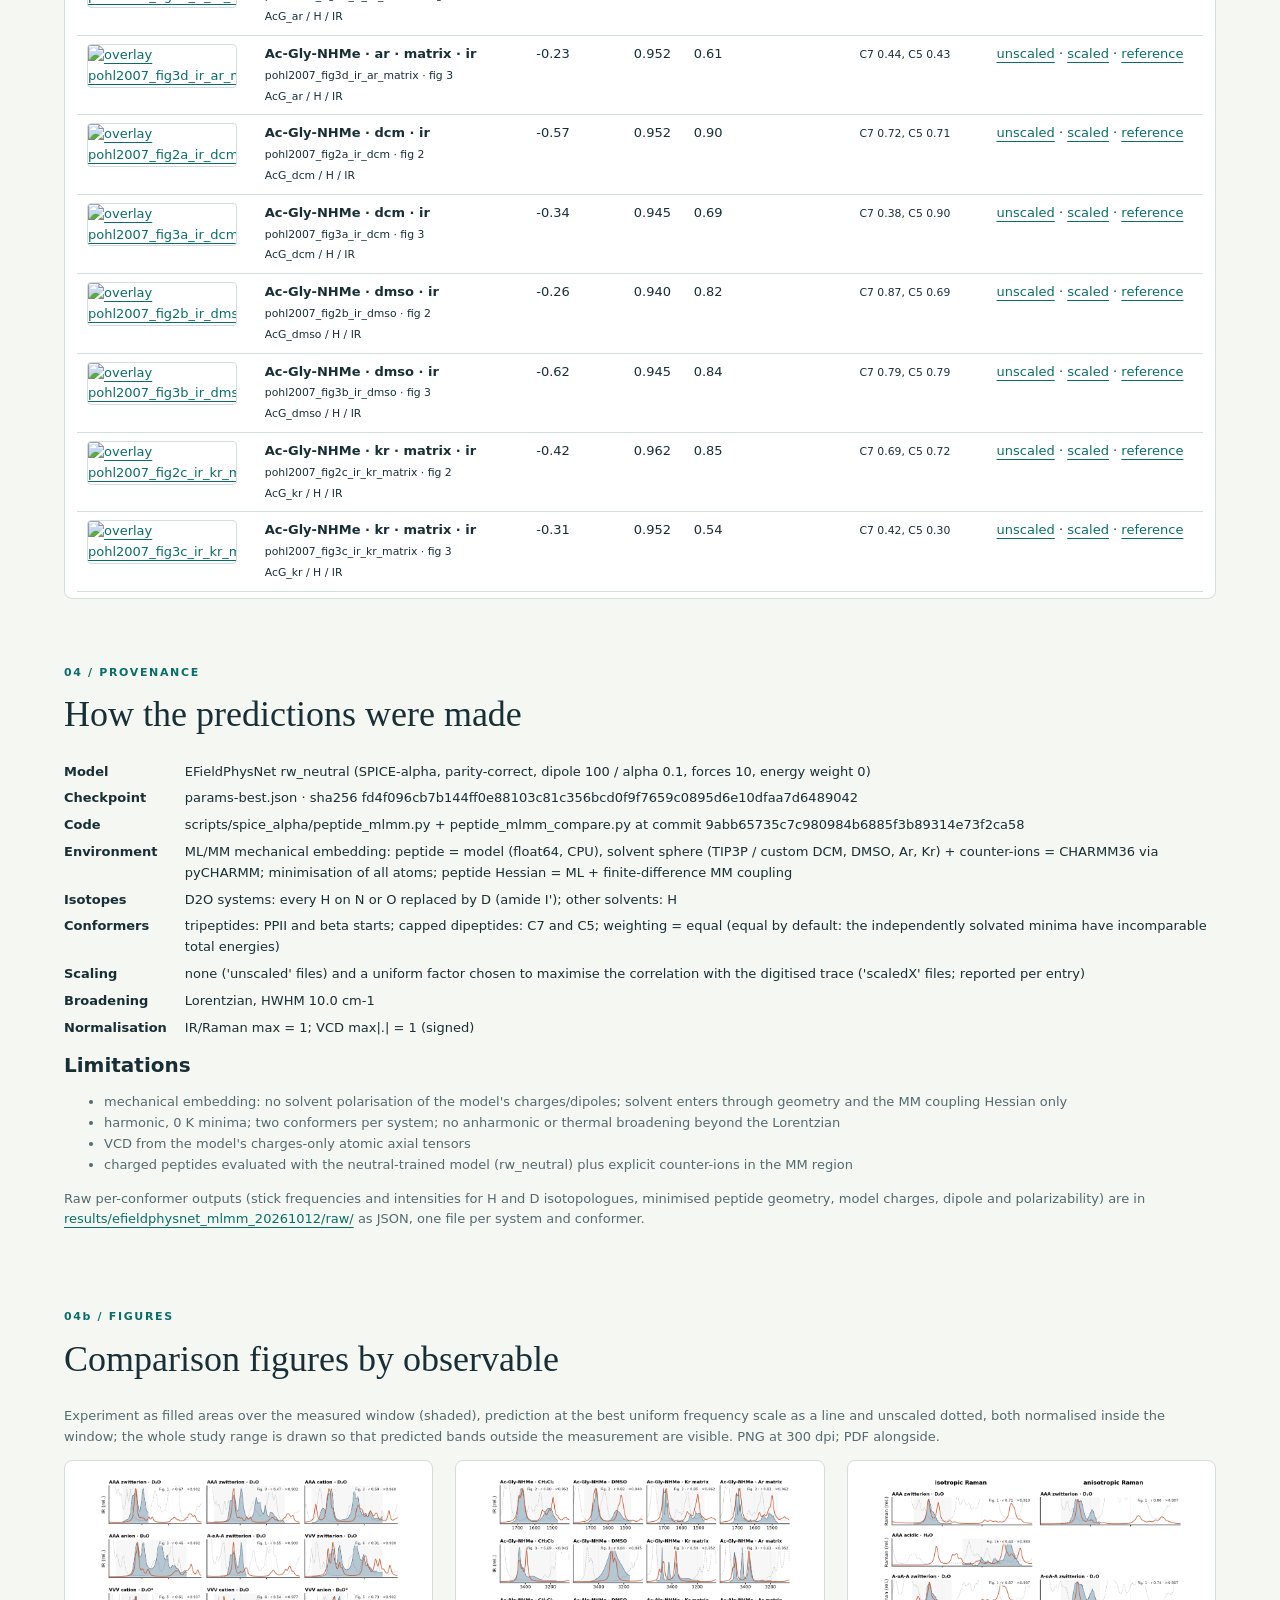
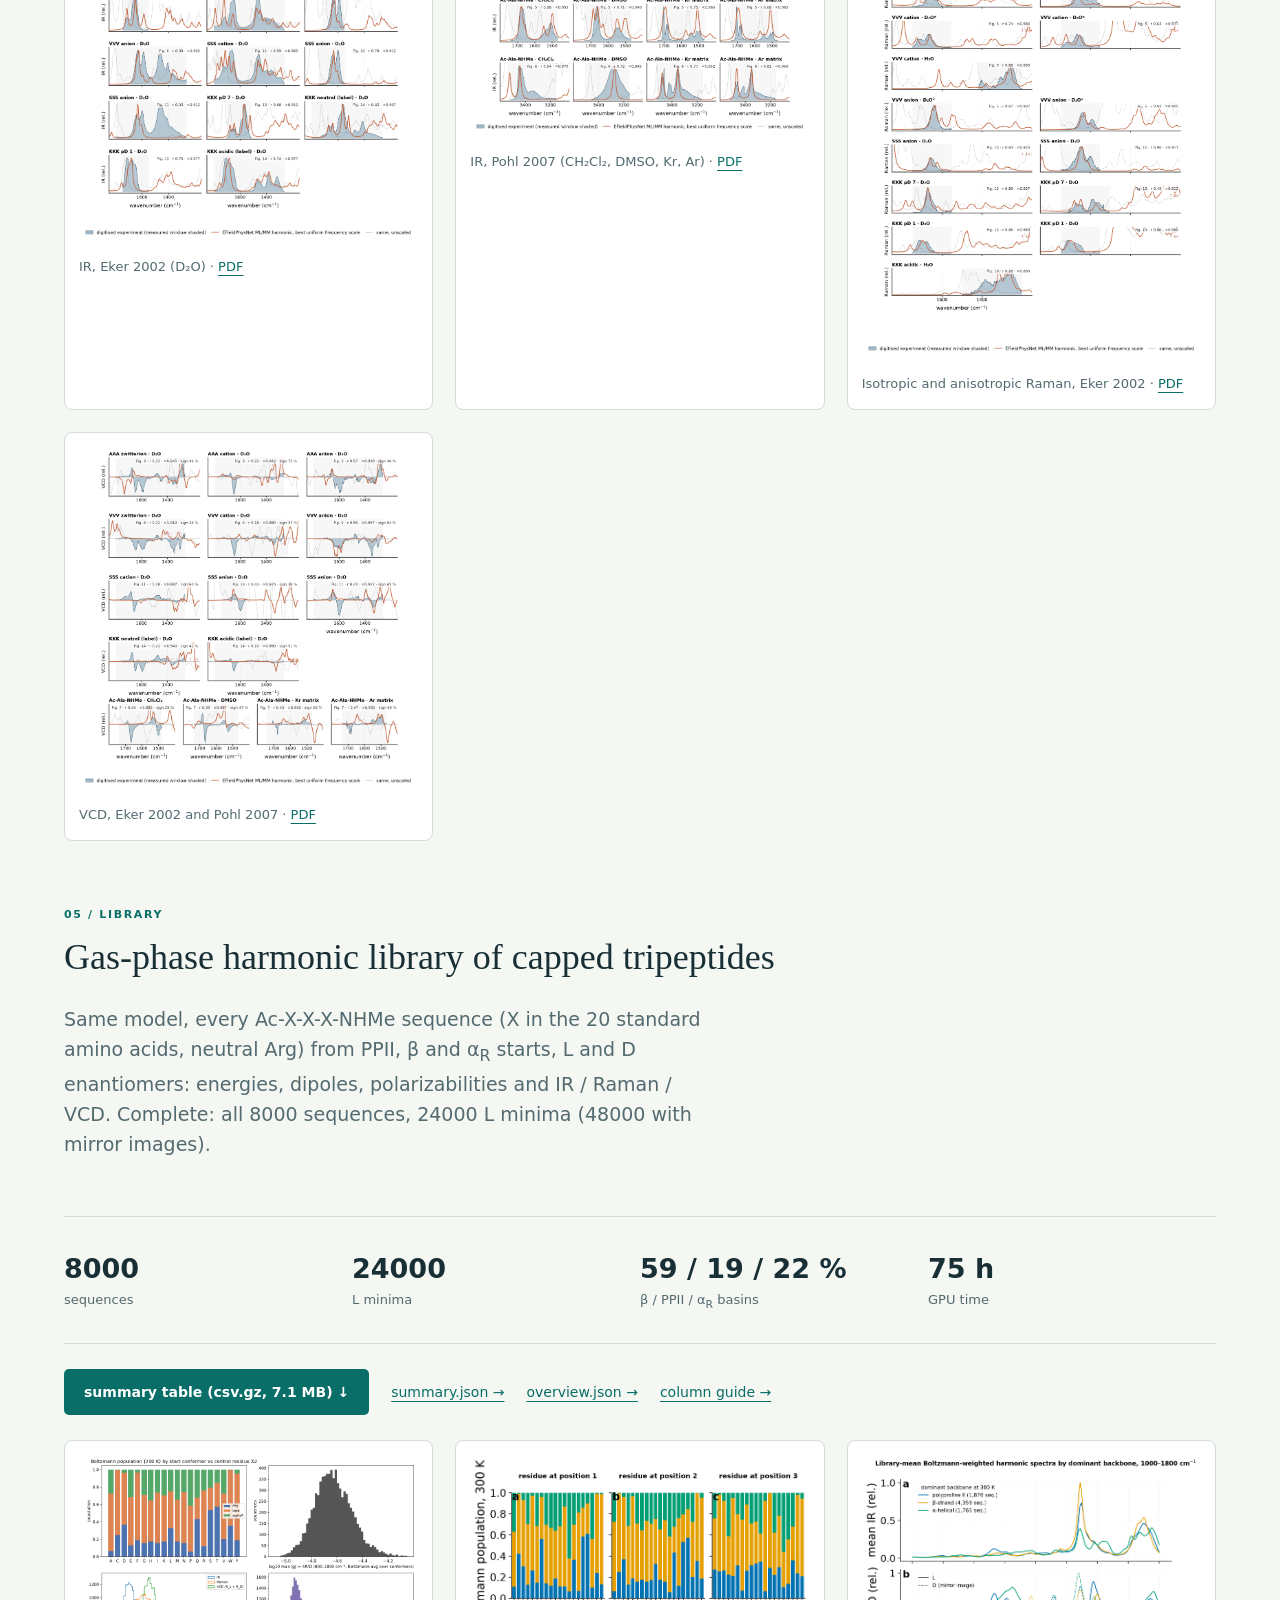
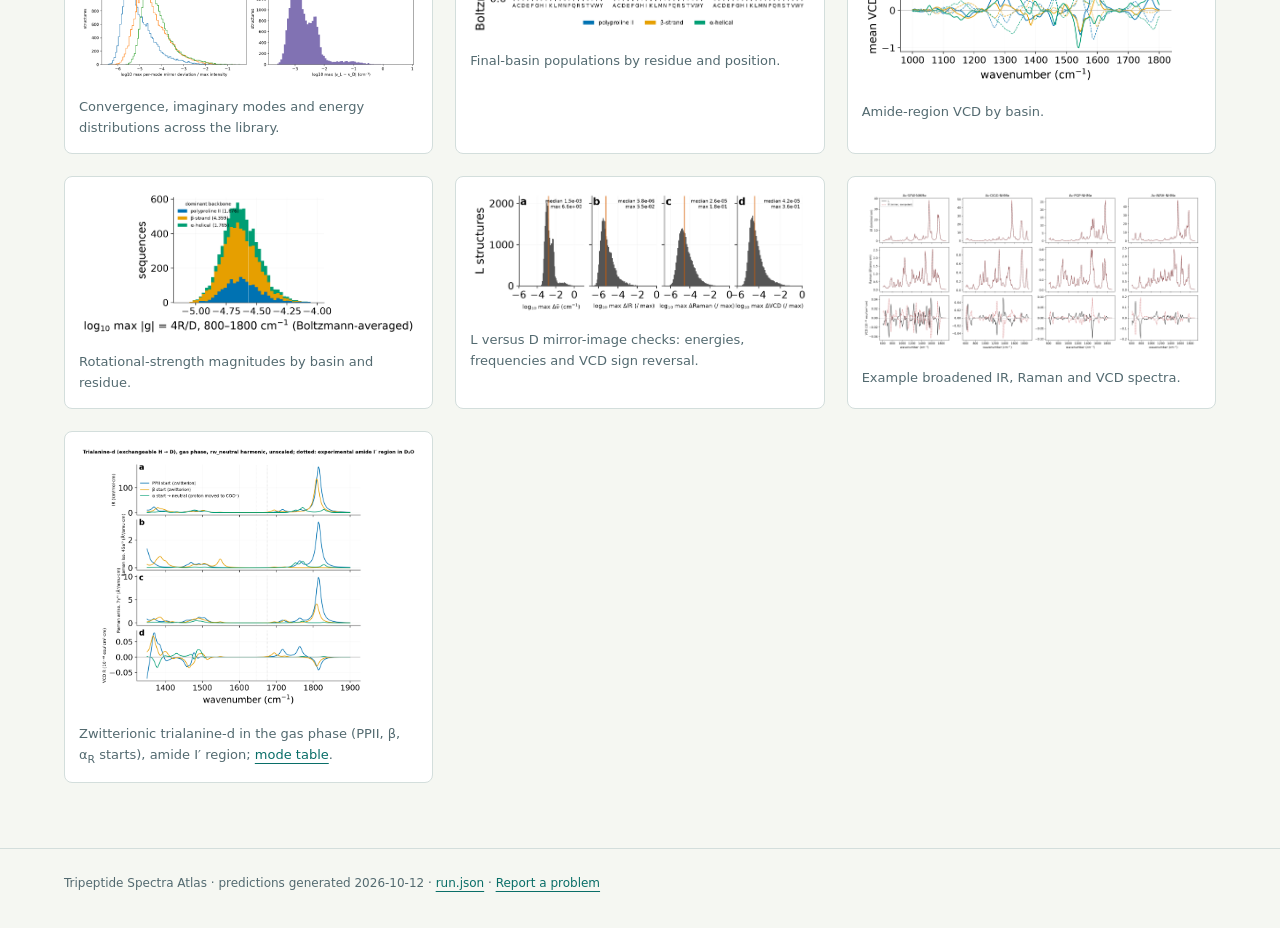
==== commit cae6823b: "Add publication comparison figures by observable (IR Eker, IR Pohl, Raman, VCD) Co-Authored-By: Clau" ====
--- a/docs/results.html
+++ b/docs/results.html
@@ -284,6 +284,15 @@
 <h3>Limitations</h3><ul class="small"><li>mechanical embedding: no solvent polarisation of the model's charges/dipoles; solvent enters through geometry and the MM coupling Hessian only</li><li>harmonic, 0 K minima; two conformers per system; no anharmonic or thermal broadening beyond the Lorentzian</li><li>VCD from the model's charges-only atomic axial tensors</li><li>charged peptides evaluated with the neutral-trained model (rw_neutral) plus explicit counter-ions in the MM region</li></ul>
 <p class="small">Raw per-conformer outputs (stick frequencies and intensities for H and D isotopologues, minimised peptide geometry, model charges, dipole and polarizability) are in <a href="results/efieldphysnet_mlmm_20261012/raw/">results/efieldphysnet_mlmm_20261012/raw/</a> as JSON, one file per system and conformer.</p></section>
 
+<section><div class="eyebrow">04b / FIGURES</div><h2>Comparison figures by observable</h2>
+<p class="small">Experiment as filled areas over the measured window (shaded), prediction at the best uniform frequency scale as a line and unscaled dotted, both normalised inside the window; the whole study range is drawn so that predicted bands outside the measurement are visible. PNG at 300 dpi; PDF alongside.</p>
+<div class="gallery">
+<figure><img src="results/efieldphysnet_mlmm_20261012/figures/fig_exp_ir_eker_20261014.png" alt="IR, Eker 2002"><figcaption>IR, Eker 2002 (D₂O) · <a href="results/efieldphysnet_mlmm_20261012/figures/fig_exp_ir_eker_20261014.pdf">PDF</a></figcaption></figure>
+<figure><img src="results/efieldphysnet_mlmm_20261012/figures/fig_exp_ir_pohl_20261014.png" alt="IR, Pohl 2007"><figcaption>IR, Pohl 2007 (CH₂Cl₂, DMSO, Kr, Ar) · <a href="results/efieldphysnet_mlmm_20261012/figures/fig_exp_ir_pohl_20261014.pdf">PDF</a></figcaption></figure>
+<figure><img src="results/efieldphysnet_mlmm_20261012/figures/fig_exp_raman_20261014.png" alt="Raman, Eker 2002"><figcaption>Isotropic and anisotropic Raman, Eker 2002 · <a href="results/efieldphysnet_mlmm_20261012/figures/fig_exp_raman_20261014.pdf">PDF</a></figcaption></figure>
+<figure><img src="results/efieldphysnet_mlmm_20261012/figures/fig_exp_vcd_20261014.png" alt="VCD"><figcaption>VCD, Eker 2002 and Pohl 2007 · <a href="results/efieldphysnet_mlmm_20261012/figures/fig_exp_vcd_20261014.pdf">PDF</a></figcaption></figure>
+</div></section>
+
 <section><div class="eyebrow">05 / LIBRARY</div><h2>Gas-phase harmonic library of capped tripeptides</h2>
 <p class="intro">Same model, every Ac-X-X-X-NHMe sequence (X in the 20 standard amino acids, neutral Arg) from PPII, β and α<sub>R</sub> starts, L and D enantiomers: energies, dipoles, polarizabilities and IR / Raman / VCD. Complete: all 8000 sequences, 24000 L minima (48000 with mirror images).</p>
 <div class="stats"><div><strong>8000</strong>sequences</div><div><strong>24000</strong>L minima</div><div><strong>59 / 19 / 22 %</strong>β / PPII / α<sub>R</sub> basins</div><div><strong>75 h</strong>GPU time</div></div>
